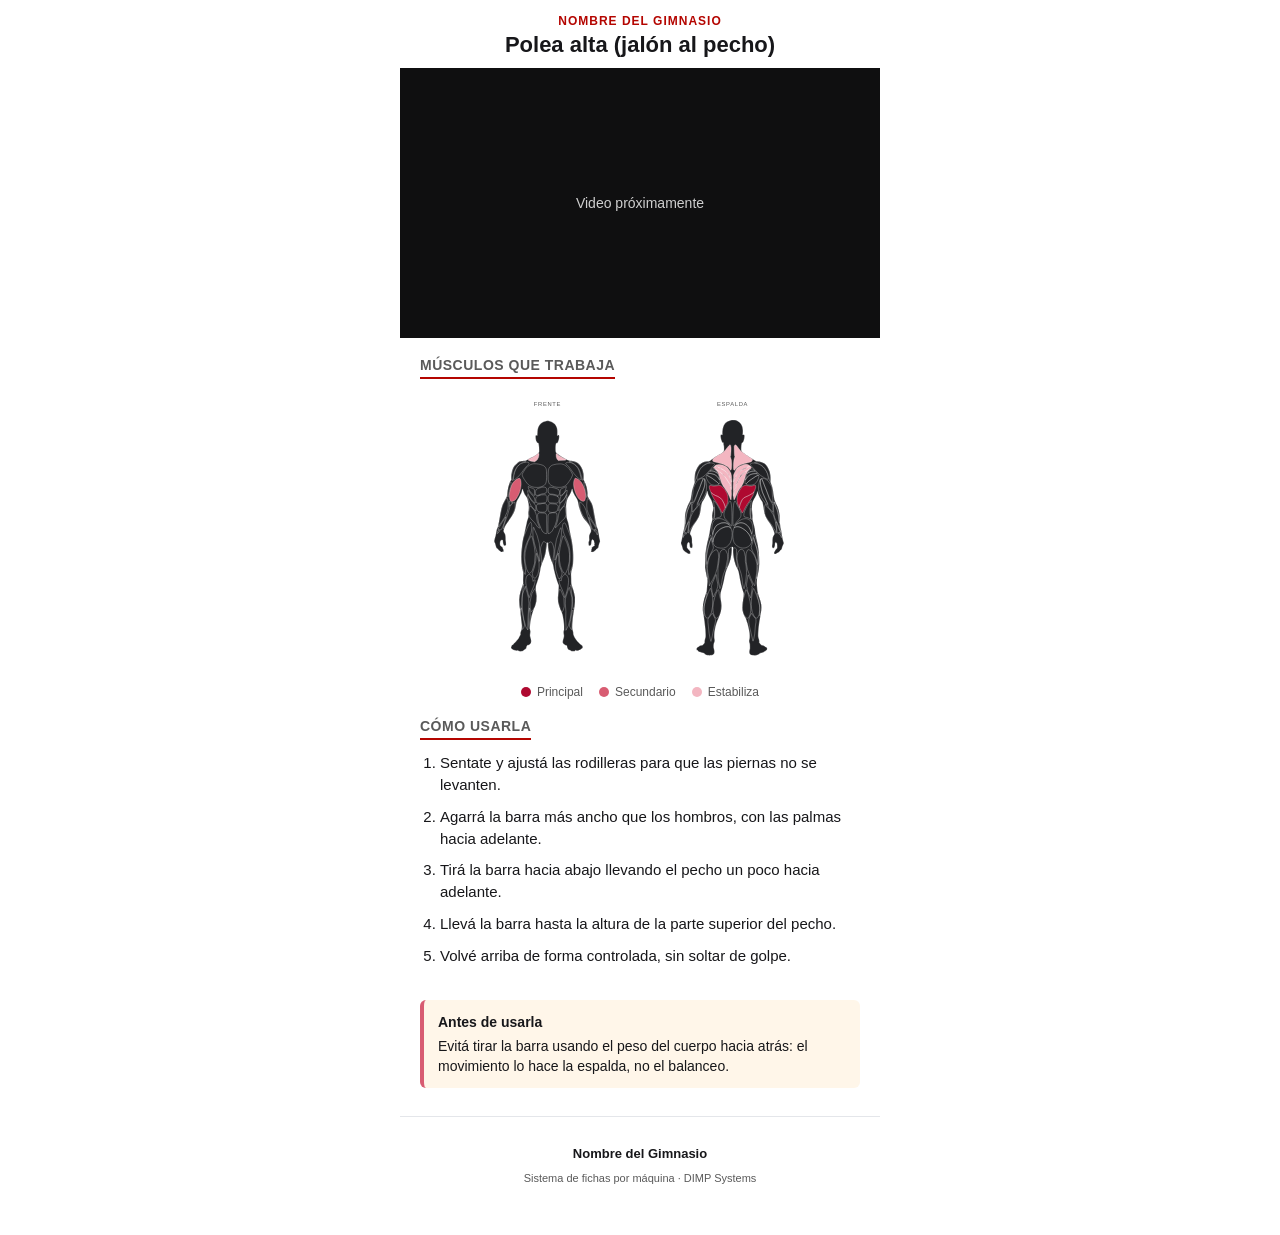
==== docs/maquinas/polea-alta-jalon-al-pecho/index.html @ 53b06009 "Agregar ficha: polea alta" ====
<!DOCTYPE html>
<html lang="es">
<head>
<meta charset="UTF-8">
<meta name="viewport" content="width=device-width, initial-scale=1, viewport-fit=cover">
<title>Polea alta (jalón al pecho) · Nombre del Gimnasio</title>
<link rel="stylesheet" href="../../assets/style.css">
<style>
/* Músculos que trabaja esta máquina puntual */
[data-musculo="dorsales"] { fill: var(--principal); }
[data-musculo="biceps"] { fill: var(--secundario); }
[data-musculo="trapecios"] { fill: var(--terciario); }
</style>
</head>
<body>
<div class="contenedor">

  <header class="encabezado">
    <p class="marca">NOMBRE DEL GIMNASIO</p>
    <h1>Polea alta (jalón al pecho)</h1>
  </header>

  <div class="video-wrap">
    
    <div class="video-placeholder">Video próximamente</div>
    
  </div>

  <section>
    <h2 class="subtitulo">Músculos que trabaja</h2>
    <div class="diagrama-box">
      <svg viewBox="0 0 2108 1606" xmlns="http://www.w3.org/2000/svg" role="img" aria-label="Diagrama muscular de frente y de espalda">
  <!--
    Diagrama muscular — DIMP Systems
    Datos de silueta y musculos (paths SVG) adaptados de la libreria open
    source "@musclemap/assets" (https://www.npmjs.com/package/@musclemap/assets),
    licencia MIT. Ver THIRD-PARTY-LICENSES.md para el aviso completo.
    Cada musculo es su forma real (no una figura generica con manchas de color
    encima): el color de cada maquina se aplica via CSS con selectores
    [data-musculo="x"], inyectados por pagina desde generar_sitio.py.
    El archivo SVG en si nunca se edita a mano por maquina.
  -->
  <g id="vista-frente" transform="translate(0,70)">
    <text x="512.0" y="-20" text-anchor="middle" class="etiqueta-vista">FRENTE</text>
    <path class="neutral" d="M512.3 69.6C510.7 69.7 508.5 69.9 505.4 70.4 502.3 70.8 498.4 71.7 494.5 72.9 490.7 74.2 487 75.8 483.7 77.7 480.4 79.7 477.5 82 475.2 83.8 472.8 85.6 471 87 469 89.2 467 91.4 464.7 94.4 462.6 98.1 460.4 101.8 458.5 106.2 457.2 110.2 455.8 114.3 455.1 117.9 454.6 120.8 454 123.8 453.6 126.1 453.3 129.5 453.1 133 453 137.5 452.7 141.7 452.5 145.8 452.2 149.5 452.3 152 452.3 154.4 452.6 155.4 452.2 155.5 451.8 155.6 450.8 154.7 449.5 154.2 448.2 153.6 446.7 153.4 445.4 153.9 444.1 154.4 443.1 155.6 442.6 156.8 442 157.9 442 159.1 442 160.9 442 162.8 442.1 165.5 442.3 168.2 442.5 170.9 442.9 173.6 443.2 175.8 443.5 177.9 443.8 179.4 444.1 181 444.4 182.6 444.8 184.2 445.3 185.6 445.7 187 446.2 188.3 447 189.8 447.8 191.3 449 193.1 450 194.6 451 196.2 451.8 197.5 452.5 198.4 453.2 199.3 453.8 199.7 454.6 200 455.4 200.3 456.4 200.5 457.1 200.5 457.9 200.5 458.4 200.3 458.8 200.7 459.2 201.1 459.5 202 459.8 203.6 460 205.1 460.2 207.2 460.5 209.4 460.8 211.5 461.3 213.6 461.6 216.2 462 218.8 462.2 221.9 462.4 224.8 462.6 227.8 462.8 230.5 462.9 234.6 463.1 238.7 463.2 244.1 463.1 247.4 463.1 250.6 462.9 251.7 462.3 252.8 461.7 253.9 460.8 255.2 459.8 256.6 458.7 258 457.6 259.6 454.9 262.1 452.1 264.6 447.6 267.9 440.4 272.1 433.1 276.3 423.1 281.4 414.8 285.8 406.5 290.1 399.9 293.7 394.3 296.8 388.7 299.8 384.2 302.3 379.8 303.3 375.4 304.3 371 303.8 365.5 304.3 360 304.7 353.3 306.1 348.3 308.1 343.3 310.1 339.9 312.8 336.1 316 332.4 319.3 328.2 323.2 324.7 326.4 321.3 329.6 318.5 332.2 315.8 336.4 313.1 340.5 310.5 346.1 308.2 352.1 306 358.1 304.1 364.4 302.7 370.4 301.4 376.4 300.4 382.1 300.1 387.5 299.8 392.8 300.1 397.9 300.2 401.5 300.2 405.2 300.1 407.4 300.1 409.5 300 411.6 300.1 413.6 299.3 415.5 298.5 417.4 296.8 419.2 294.9 422.5 293.1 425.9 291.1 430.8 288.9 437.6 286.7 444.4 284.2 453.1 282.3 461.5 280.4 469.9 279.1 478 278.1 484.8 277 491.6 276.2 497 275.8 501 275.3 504.9 275.2 507.3 274.6 509.7 274 512.2 272.8 514.7 271 518.2 269.3 521.6 266.9 526.1 264.1 531.1 261.3 536.1 258 541.7 254.6 549 251.1 556.4 247.5 565.6 244.9 573.7 242.3 581.9 240.7 589.1 238.9 598.3 237.2 607.6 235.3 619 233.4 629.9 231.5 640.8 229.5 651.2 228 660.1 226.4 669 225.2 676.3 223.6 682.6 221.9 689 219.8 694.4 218.3 698.1 216.8 701.8 215.9 703.8 215.1 706.1 214.3 708.4 213.6 711 213 714.6 212.3 718.3 211.8 723.1 210.9 728.3 210 733.6 208.6 739.3 207.1 745.2 205.5 751.1 203.6 757.2 202.4 761.6 201.2 766 200.6 768.7 200.4 771.2 200.2 773.6 200.3 775.7 200.7 777.4 201.1 779.1 201.7 780.4 202.5 781.9 203.3 783.4 204.2 785.1 204.9 787 205.5 788.9 206 790.9 206.6 793.5 207.3 796.1 208.2 799.3 209.2 802.5 210.2 805.8 211.3 809.1 212.1 811.2 213 813.4 213.6 814.3 215.6 816.2 217.5 818.1 220.8 821 223.6 823.7 226.4 826.4 228.7 828.8 230.8 830.4 232.9 832.1 234.7 833 236.2 834 237.7 835.1 238.9 836.2 240.4 837.1 241.9 837.9 243.7 838.4 245 838.2 246.3 838 247 837.1 248 836.6 248.9 836.2 250 836.3 251.3 836.2 252.6 836.2 254.2 835.9 255.1 835.2 256.1 834.5 256.5 833.3 256.6 832.3 256.6 831.3 256.2 830.4 255.8 829.8 255.5 829.2 255.1 828.9 255 828 254.9 827 255.1 825.3 254.9 824 254.7 822.8 254.3 821.9 253.5 821.1 252.7 820.3 251.7 819.5 251.3 818.5 250.9 817.5 251.2 816.3 251 814.9 250.8 813.4 250.3 811.7 248.9 810.2 247.5 808.7 245.4 807.4 243.3 806 241.2 804.7 239.2 803.2 237.8 801.5 236.4 799.8 235.6 797.7 235.1 795 234.6 792.4 234.4 789.1 234.6 786.1 234.8 783 235.5 780.2 236 777.6 236.6 775 237.1 772.7 238.2 771.1 239.2 769.6 240.8 768.8 242.4 768.2 243.9 767.6 245.5 767.2 246.6 767 247.7 766.8 248.4 766.9 248.9 767.8 249.5 768.7 250 770.4 250.4 772.3 250.7 774.2 251 776.2 251.2 778.5 251.4 780.9 251.6 783.4 252.1 786.1 252.6 788.8 253.4 791.6 254.3 794 255.1 796.3 255.9 798.3 257.4 799.7 258.9 801 261 801.8 263.1 801.5 265.3 801.1 267.4 799.7 268.5 798.7 269.6 797.8 269.7 797.4 269.7 795.8 269.8 794.2 269.9 791.4 269.7 788.3 269.6 785.3 269.4 782 269 779 268.5 776 268 773.2 267.7 769.4 267.5 765.7 267.6 761.1 267.5 755.6 267.4 750.1 267.1 743.7 266 738.9 265 734.1 263.3 730.8 261.4 727.9 259.5 725 257.5 722.4 256.6 719.5 255.6 716.5 255.6 713.3 256.2 710 256.7 706.7 257.7 703.4 259.1 699.7 260.5 695.9 262.3 691.8 264.5 687.5 266.7 683.1 269.3 678.6 273.3 672.6 277.2 666.7 282.4 659.4 289.2 649.4 296.1 639.4 304.6 626.6 310.3 616.7 315.9 606.9 318.8 600 321.1 593 323.4 586.1 325 579.2 326.2 572.8 327.4 566.4 328.1 560.5 329.2 554.5 330.4 548.5 331.9 542.3 335 535.9 338 529.5 342.6 522.8 346.4 516.4 350.3 510 353.4 503.9 356 498.5 358.5 493 360.5 488.3 361.8 484.1 363.1 479.9 363.7 476.3 364.5 473.3 365.4 470.4 366.6 468.1 367 468.5 367.5 469 367.3 472.1 368 475.3 368.7 478.4 370.3 481.7 371.8 485.2 373.3 488.7 374.8 492.4 376.6 496 378.4 499.7 380.6 503.3 382.8 506.5 384.9 509.7 387.2 512.5 389.1 515.5 391 518.4 392.5 521.5 393.7 525 395 528.4 395.8 532.1 397.2 538.2 398.6 544.2 400.5 552.5 401.6 560.2 402.6 567.9 402.8 574.9 402.6 580.7 402.4 586.4 401.9 590.7 401.3 594.4 400.8 598.1 400.1 601 399.8 604.5 399.5 608 399.6 612.1 399.7 615 399.9 617.9 400.2 619.7 400.3 621.9 400.4 624 400.4 626.5 400.4 628.7 400.3 630.9 400.2 632.8 399.6 635.2 399.1 637.5 398 640.3 396.5 644.4 395.1 648.5 393.2 654 391 662.9 388.8 671.8 386.3 684.2 383.9 696.3 381.4 708.3 379 720.1 376.3 731.8 373.6 743.5 370.7 755.1 368.1 767.8 365.6 780.5 363.5 794.2 361.8 810.8 360.1 827.4 358.8 846.7 358.4 862.6 358.1 878.5 358.7 890.8 359.9 902.9 361 915 362.7 926.9 364.5 935.6 366.2 944.2 368.1 949.6 369.1 952.9 370 956.2 370.1 957.5 370.2 960.3 370.3 963.2 370.3 967.6 370.1 973.1 370 978.6 369.7 985.2 369.5 991.2 369.3 997.3 369.1 1002.8 369.3 1007.4 369.4 1011.9 369.8 1015.5 369.7 1018.6 369.5 1021.7 368.8 1024.4 367.3 1028.8 365.9 1033.2 363.7 1039.4 361.3 1046.6 359 1053.8 356.4 1061.9 354.2 1069.9 352.1 1077.9 350.3 1085.9 349.1 1093.8 347.8 1101.7 347 1109.5 346.8 1117.9 346.5 1126.2 346.9 1135 347.3 1142.6 347.8 1150.2 348.4 1156.6 349.4 1162.5 350.3 1168.4 351.6 1173.7 352.8 1181 353.9 1188.3 355 1197.7 356.1 1208 357.3 1218.4 358.6 1229.7 359.6 1238 360.7 1246.2 361.5 1251.3 361.9 1256.7 362.2 1262.1 362.1 1267.8 361.9 1273.6 361.7 1279.4 361.4 1285.3 360.3 1290.4 359.2 1295.4 357.3 1299.5 356 1302.5 354.8 1305.4 354.1 1307.1 353.8 1309.3 353.4 1311.6 353.3 1314.4 353.4 1316.6 353.5 1318.8 353.8 1320.3 353.7 1321.6 353.5 1322.9 352.9 1323.9 351.1 1327.2 349.3 1330.5 346.3 1336.2 343.7 1340.7 341 1345.2 338.5 1348.5 335.9 1351.9 333.3 1355.3 330.5 1358.7 327.6 1362 324.6 1365.2 321.5 1368.2 319 1370.8 316.5 1373.3 314.5 1375.5 312.4 1377.3 310.3 1379.1 308 1380.6 306.3 1381.8 304.5 1383 303.2 1383.9 302.1 1386 300.9 1388.1 299.8 1391.4 299.2 1394.1 298.7 1396.8 298.7 1398.9 299 1400.4 299.4 1401.9 300 1402.8 300.7 1403.3 301.4 1403.7 302 1403.6 302.4 1404 302.9 1404.4 303.1 1405.2 303.7 1405.9 304.2 1406.6 305 1407.3 306 1407.7 306.9 1408.1 308.1 1408.2 309 1408.6 309.8 1409.1 310.4 1409.8 311.7 1410.7 312.9 1411.6 314.9 1412.7 316.3 1413.2 317.6 1413.7 318.4 1413.5 319.1 1413.3 319.7 1413.1 320.2 1412.7 321.1 1413 321.9 1413.3 323.3 1414.2 324.8 1414.8 326.4 1415.4 328.2 1415.6 329.8 1415.7 331.4 1415.8 332.9 1415.8 334.3 1415.4 335.7 1415 337.1 1414.2 338.3 1414.3 339.4 1414.4 340.3 1415.4 341.4 1416.3 342.5 1417.3 343.8 1418.3 346 1418.9 348.2 1419.5 351.2 1419.9 353.5 1419.9 355.8 1420 357.3 1419.7 359.7 1419.3 362.1 1418.9 365.4 1418.2 367.6 1417.2 369.8 1416.3 370.9 1415.2 371.9 1414 373 1412.9 374 1411.8 375.3 1411.1 376.6 1410.3 378.3 1409.9 379.8 1409.1 381.4 1408.3 382.9 1407.1 384.4 1405.6 385.8 1404.2 387.1 1402.5 388 1400.7 388.9 1398.8 389.4 1396.7 389.9 1394.3 390.4 1392 391 1389.4 391.5 1387.7 392.1 1386 392.5 1385.2 393.5 1384.8 394.5 1384.3 396.1 1384.2 398.7 1383.5 401.4 1382.7 405.2 1381.2 407.9 1379.3 410.7 1377.4 412.3 1375.2 413.7 1372.9 415.1 1370.5 416.1 1368.2 416.6 1365.2 417.1 1362.2 417.1 1358.6 416.6 1354.3 416 1350 415 1344.9 413.9 1340.9 412.8 1336.9 411.5 1334 410.9 1331 410.3 1328 410.3 1324.9 410.5 1322.5 410.8 1320.1 411.1 1318.4 411.3 1316.7 411.5 1315 411.5 1313.3 411.8 1311.6 412 1309.8 412.5 1308 412.7 1306.2 412.9 1304.4 412.7 1302.5 412.3 1300.8 412 1299.1 411.6 1297.4 411.2 1295.9 410.7 1294.3 410.2 1292.7 409.9 1289.5 409.5 1286.3 409.3 1281.4 409.8 1274 410.2 1266.5 411.2 1256.5 413.2 1244.4 415.1 1232.3 417.9 1218.2 421.5 1204.9 425.1 1191.6 429.6 1179.1 433.5 1168.7 437.4 1158.3 440.7 1149.9 442.9 1143.4 445.2 1136.8 446.3 1132 447 1126.2 447.8 1120.3 448.2 1113.5 448.3 1107 448.3 1100.4 448 1094.2 447.5 1088 447.1 1081.8 446.4 1075.6 445.8 1069.3 445.1 1063.1 444.4 1056.8 444.2 1051.1 443.9 1045.3 444.2 1040.1 445.3 1035.2 446.4 1030.3 448.4 1025.6 450.7 1018.9 453 1012.2 455.6 1003.4 458.1 995.3 460.6 987.2 462.9 979.8 465.3 969.2 467.6 958.6 470 944.8 471.8 934.8 473.7 924.8 475.1 918.5 478.7 908.7 482.4 898.9 488.3 885.5 492.8 872.9 497.2 860.3 500.1 848.4 502.3 837 504.4 825.5 505.8 814.4 506.8 805.6 507.7 796.9 508.1 790.5 508.3 787.2 508.5 784 508.5 783.8 508.8 783.7 509.1 783.5 509.7 783.4 510.2 783.4 510.7 783.3 511.2 783.3 511.7 783.4 512.1 783.4 512.5 783.4 512.8 783.7 513.2 784 513.4 784.4 513.5 785.2 513.6 786 513.7 787 513.8 789.8 514 792.6 514.3 797.1 514.6 802.1 514.9 807 515.4 812.4 516.5 819.8 517.5 827.2 519.3 836.6 521.6 846 523.9 855.3 526.8 864.5 529.9 873.2 533 881.9 536.2 890 538.8 896.5 541.4 903 543.3 907.7 544.4 911.8 545.6 915.9 545.9 919.3 546.8 924.8 547.7 930.2 549.1 937.8 551.4 947.9 553.7 958.1 556.9 970.8 560.2 982.6 563.6 994.3 567.1 1005.1 570.1 1013.5 573.2 1021.9 575.7 1028 576.8 1031.5 578 1035.1 577.8 1036.3 577.4 1042.5 577 1048.8 576.4 1060.2 575.5 1071.7 574.6 1083.3 573.3 1095.1 573 1104.7 572.6 1114.3 573.2 1121.8 575.1 1131.5 577.1 1141.2 580.3 1153.2 583.3 1161.8 586.3 1170.4 589 1175.8 591.5 1181.6 594.1 1187.4 596.5 1193.7 598.6 1201.1 600.7 1208.6 602.4 1217.1 604 1226.5 605.6 1235.9 607.1 1246.1 607.9 1255 608.8 1263.9 609 1271.5 609.1 1277.6 609.2 1283.8 609.2 1288.5 608.9 1291.9 608.6 1295.3 607.9 1297.3 607.3 1299.3 606.6 1301.3 605.9 1303.3 605.8 1306.4 605.7 1309.6 606.2 1313.8 606.6 1316.4 607 1319 607.3 1320 607.7 1321.8 608 1323.7 608.4 1326.4 608.4 1329.6 608.3 1332.8 607.7 1336.4 606.6 1340.3 605.6 1344.3 604 1348.5 602.8 1352.9 601.7 1357.3 601 1361.9 601.2 1365.4 601.3 1369 602.3 1371.5 604 1373.8 605.6 1376.1 607.9 1378.1 610.3 1379.8 612.7 1381.5 615.3 1382.7 617.6 1383.6 620 1384.5 622.1 1385 623.3 1385.3 624.6 1385.6 624.9 1385.7 625.4 1386.6 625.8 1387.6 626.4 1389.4 626.8 1391.8 627.2 1394.2 627.5 1397.1 628.6 1400.1 629.7 1403.1 631.6 1406.1 633.8 1408 636 1409.9 638.5 1410.8 640.6 1411.5 642.6 1412.1 644.3 1412.6 646.3 1413.8 648.4 1415 650.7 1417 653.3 1418.1 655.9 1419.2 658.6 1419.5 661.7 1419.5 664.8 1419.5 668.3 1419.1 670.6 1418.4 672.9 1417.7 674 1416.7 674.9 1415.6 675.8 1414.5 676.6 1413.3 677.6 1413.5 678.7 1413.6 680 1415.1 682.2 1415.7 684.3 1416.4 687.2 1416.2 689.5 1415.9 691.7 1415.6 693.4 1415.2 694.5 1414.5 695.7 1413.7 696.4 1412.6 697.4 1412.1 698.5 1411.6 699.9 1411.8 701.1 1411.8 702.3 1411.7 703.2 1411.5 704 1411.2 704.8 1410.9 705.5 1410.6 706 1410.1 706.4 1409.5 706.6 1408.8 706.8 1408 707 1407.2 707.2 1406.2 707.9 1405.7 708.6 1405.3 710 1405.5 710.9 1405.3 711.9 1405.2 712.5 1404.8 713 1404.3 713.4 1403.7 713.6 1403.1 713.8 1402.6 714 1402.1 714.1 1401.7 714.4 1401.5 714.7 1401.4 715.1 1401.4 715.6 1401.3 716 1401.3 716.5 1401.3 717 1400.8 717.5 1400.4 718.1 1399.6 718.5 1398 718.9 1396.4 719.1 1394 718.8 1391.9 718.4 1389.8 717.5 1388 716.1 1386.4 714.7 1384.9 712.8 1383.6 709.4 1380.7 705.9 1377.8 700.9 1373.4 696 1368.5 691 1363.7 686 1358.4 681.7 1352.8 677.3 1347.2 673.6 1341.2 671 1336.3 668.4 1331.5 667 1327.9 666 1325 665 1322.1 664.3 1319.9 664.1 1317.6 663.8 1315.2 663.9 1312.7 663.6 1310 663.3 1307.2 662.5 1304.3 661.9 1301.8 661.3 1299.3 660.8 1297.2 660 1294 659.2 1290.9 658.1 1286.5 657.8 1280.5 657.5 1274.5 657.9 1266.8 658.4 1257.9 658.9 1248.9 659.4 1238.6 660.9 1225.3 662.5 1212.1 665.1 1195.9 666.8 1184.7 668.5 1173.5 669.4 1167.3 670.5 1158 671.5 1148.6 672.7 1136 673.2 1126.3 673.7 1116.5 673.5 1109.7 672.6 1102.2 671.7 1094.7 670.1 1086.6 667.9 1077.5 665.8 1068.4 663.1 1058.2 660.6 1049.9 658.2 1041.6 656 1035.3 654.5 1030.4 653 1025.5 652.3 1022.1 651.9 1015.3 651.6 1008.6 651.6 998.6 651.4 990.8 651.2 983 650.7 977.3 650.6 972.6 650.5 967.8 650.8 964 651.5 959.6 652.1 955.2 653.2 950.1 654.8 943.6 656.5 937 658.8 928.8 660.4 919.2 662 909.5 662.9 898.3 663.4 886.8 664 875.2 664.1 863.3 663.7 852.4 663.3 841.5 662.5 831.5 661.1 818.8 659.8 806.1 657.9 790.7 656.2 779.6 654.6 768.6 653.2 761.9 650.7 750.8 648.3 739.7 644.7 724.1 642.4 712.1 640.1 700.1 639 691.6 637.7 683.8 636.3 676 634.7 668.9 632.7 662.1 630.7 655.2 628.4 648.6 627 643.9 625.6 639.2 625 636.4 624.5 628.3 623.9 620.2 623.4 606.9 622.9 597.3 622.5 587.8 622.2 582.1 621.9 577.7 621.6 573.3 621.2 570.3 621.7 564.5 622.1 558.6 623.4 549.9 625 542.1 626.7 534.3 628.7 527.3 630.9 522.2 633.2 517.1 635.7 513.7 638.8 509 641.9 504.2 645.5 498 648.3 492 651.1 486.1 653 480.4 654.2 475.9 655.5 471.4 656.2 468.2 656.8 468.1 657.3 468.1 657.6 471.3 658.6 475.6 659.5 479.9 661.1 485.3 663.5 491.1 666 496.9 669.3 503.2 672.6 508.8 675.9 514.4 679 519.3 681.7 523.6 684.3 528 686.4 531.9 688 535.6 689.6 539.4 690.7 543.1 691.5 547.3 692.3 551.6 692.8 556.4 693.6 561 694.4 565.7 695.5 570.3 697.5 577.3 699.5 584.4 702.4 593.9 705.6 602.6 708.8 611.4 712.3 619.5 716 626.5 719.6 633.5 723.4 639.5 727.1 644.5 730.8 649.4 734.3 653.2 737.1 656.4 739.8 659.6 741.8 662.1 745.5 666.9 749.2 671.6 754.6 678.6 758 684.6 761.5 690.6 763 695.6 764.3 700.1 765.5 704.6 766.5 708.6 766.7 712.1 766.9 715.6 766.4 718.6 765 721.9 763.6 725.1 761.4 728.4 759.7 731.8 758 735.1 756.9 738.4 756.4 741.6 755.8 744.8 755.8 747.9 755.9 751.5 756 755.2 756.1 759.5 756.3 762.3 756.4 765.2 756.5 766.7 756.3 768.7 756 770.7 755.4 773.2 754.6 775.3 753.8 777.5 752.8 779.2 752.5 781.2 752.1 783.3 752.3 785.6 752.5 788.2 752.7 790.8 752.9 793.7 753.2 795.8 753.5 797.9 753.9 799.2 754.8 800 755.6 800.8 757 801.1 758.6 801.2 760.2 801.2 761.9 801.1 763.4 800.1 764.8 799 765.8 796.9 766.6 795.3 767.4 793.6 767.9 792.3 768.3 790.6 768.7 788.9 769 786.6 769.2 784.2 769.5 781.7 769.7 779 770.1 776.6 770.5 774.2 771.2 772.1 771.8 770.1 772.4 768 773 765.9 773.6 765.3 774.3 764.6 775.1 765.4 776.5 766.1 777.9 766.8 779.8 767.6 781.2 768.7 782.5 769.7 783.3 771.2 783.9 773.3 784.4 775.4 784.8 778.3 785.2 780.3 785.6 782.3 786.2 783.5 786.7 784.3 787.2 785.1 787.6 785.5 787.5 786.4 787.4 787.3 786.7 788.8 786.4 790.5 786 792.2 786 794.2 786.3 795.7 786.5 797.2 787 798.2 787.3 798.9 787.7 799.7 788 800 787.4 800.4 786.8 800.8 785.3 801.1 783.7 802.1 782.1 803 780.3 804.5 778.9 805.7 777.4 806.9 776.2 807.8 775.1 808.6 774 809.5 773.1 810.1 772.2 810.9 771.3 811.7 770.5 812.6 770.3 813.8 770.1 815 770.4 816.5 771 817.4 771.7 818.4 772.7 818.8 772.9 819.2 773.1 819.6 772.4 819.9 771.5 820.4 770.5 820.9 769.3 821.5 768.5 822.5 767.7 823.5 767.5 824.9 767.6 825.9 767.7 826.8 768.3 827.4 768.8 827.7 769.3 828 769.8 828.2 769.6 828.6 769.4 829.1 768.5 829.7 767.7 830.7 767 831.7 766.5 832.9 766.6 834.2 766.7 835.4 767.4 836.5 768.1 837.2 768.8 837.9 769.5 838.1 770.3 838 771.1 837.8 771.9 837.3 772.4 836.8 772.9 836.4 773.1 836.1 773.3 836.4 773.6 836.6 774 837.5 774.7 838.1 775.5 838.7 776.7 839.2 778.4 838.3 780.1 837.5 782.3 835.4 784.1 834 785.9 832.6 787.3 832 788.9 831.1 790.5 830.1 792.4 828.8 793.8 827.4 795.2 826 796.1 824.4 797.4 823 798.7 821.6 800.3 820.3 802.3 818.8 804.3 817.3 806.7 815.5 808.3 813.7 809.9 811.9 810.7 810.2 811.1 808.3 811.6 806.5 811.7 804.6 812.2 801.7 812.8 798.8 813.9 795 815.1 791.2 816.4 787.3 817.9 783.4 818.9 780.8 819.9 778.2 820.4 776.9 820.2 774.2 820 771.4 819.1 767.3 818 762 816.8 756.7 815.3 750.2 814.4 744.8 813.6 739.4 813.3 735 812.6 731.2 811.9 727.5 810.8 724.4 810.2 721.2 809.5 718 809.3 714.5 808.8 711.3 808.4 708 807.7 704.9 806.5 702.2 805.2 699.5 803.3 697.2 800.6 686.6 797.9 676.1 794.3 657.3 790.6 636.6 786.8 615.9 782.9 593.2 779.5 578.2 776.2 563.3 773.4 556 769.8 549.1 766.2 542.1 761.7 535.4 758.6 530.5 755.4 525.5 753.6 522.3 751.8 518.7 750.1 515 748.5 510.9 747.6 507.7 746.8 504.6 746.8 502.4 747 499.8 747.1 497.1 747.5 494.1 746.8 487.2 746.2 480.3 744.6 469.4 742.2 459.8 739.9 450.2 736.7 441.7 733.7 434.7 730.7 427.7 727.9 422.1 726.3 419 724.8 415.8 724.5 415.1 724.4 413.1 724.4 411.1 724.5 407.9 724.6 401.7 724.6 395.5 724.5 386.3 723.4 377.7 722.2 369 720.1 361 717.4 354.1 714.6 347.2 711.4 341.4 708.1 336.4 704.7 331.4 701.4 327.1 697.8 323.3 694.2 319.4 690.4 316 685.3 313.2 680.2 310.3 673.8 308 667.9 306.6 662 305.1 656.7 304.4 652.9 304 649.1 303.6 646.7 303.5 644.2 303.1 641.7 302.7 639.1 302 635.5 300.6 631.9 299.1 627.5 296.9 622.1 294.1 616.7 291.3 610.2 288 603.8 284.3 597.3 280.7 590.9 276.8 585 273.1 579.2 269.3 573.9 265.7 570.2 262.7 566.5 259.7 564.3 257.2 562.9 254.9 561.5 252.6 560.9 250.5 560.5 244.5 560.1 238.4 559.9 228.4 560.3 220.5 560.6 212.5 561.5 206.7 562.3 203.6 563.1 200.5 563.8 200.2 564.8 200.2 565.8 200.3 567.2 200.6 568.4 200.5 569.6 200.3 570.7 199.5 571.9 197.8 573.1 196.1 574.4 193.4 575.8 189.5 577.2 185.6 578.7 180.5 579.7 175.5 580.7 170.4 581.1 165.4 581 161.8 580.9 158.2 580.3 156 579.4 154.7 578.5 153.3 577.4 152.9 576.3 152.9 575.3 152.8 574.2 153.1 573.3 153.7 572.4 154.2 571.6 155 571.1 155.7 570.6 156.4 570.4 157.1 570.3 154.5 570.3 151.9 570.5 146.1 570.5 140.4 570.6 134.6 570.6 128.8 570 123 569.4 117.2 568.2 111.3 566 105.5 563.7 99.7 560.5 94 557.5 90.4 554.6 86.7 552 85.1 548.9 83 545.7 80.9 542 78.4 538.1 76.5 534.3 74.5 530.3 73.2 526.6 72.1 522.9 71 519.4 70.1 517.2 69.7 514.9 69.3 513.9 69.5 512.3 69.6Z"/>
    <path class="musculo" data-musculo="trapecios" d="M399.4 298.5L399.5 296.8L400.5 294.2L401.4 292.9L405.0 291.1L416.6 286.8L434.7 276.4L446.1 269.6L453.9 263.6L457.2 260.2L458.5 259.4L460.1 259.3L461.4 260.0L462.4 262.1L462.7 267.0L460.1 282.2L452.3 298.0L451.4 299.1L441.0 306.8L440.2 308.3L438.9 309.2L434.9 309.6L426.8 308.3L415.6 305.6L403.0 302.2L401.6 301.4L400.2 299.9Z"/>
    <path class="musculo" data-musculo="trapecios" d="M562.7 268.7L562.9 264.2L563.3 262.7L564.4 261.7L565.9 261.3L568.0 262.2L576.5 270.6L595.1 280.7L604.5 286.8L619.1 294.4L620.2 295.4L620.6 296.9L620.2 298.4L619.1 299.5L617.7 299.9L576.2 302.0L574.7 301.7L573.7 300.9L567.6 292.8L563.6 281.1L562.7 269.0Z"/>
    <path class="musculo" data-musculo="pecho" d="M392.7 340.8C389.8 343.7 385.7 347.8 382.3 352.1 378.9 356.4 376.2 360.9 373.5 365.5 370.8 370.2 368.1 375 366.4 378.5 364.7 382.1 363.9 384.2 364.4 387.4 364.8 390.6 366.4 394.9 368.5 399.2 370.7 403.4 373.3 407.7 376 411.9 378.8 416.1 381.6 420.3 384.9 424.8 388.3 429.4 392.1 434.4 395.6 438.4 399.2 442.4 402.5 445.5 406.3 448.2 410.2 450.9 414.6 453.2 419.3 454.9 424 456.6 429.1 457.7 434.5 458.5 439.8 459.2 445.4 459.4 451 459.4 456.5 459.4 462.1 459.1 468.5 457.6 474.9 456.1 482.2 453.5 487.6 450.6 493 447.7 496.4 444.6 499.1 440.9 501.7 437.3 503.6 433 504.9 426.9 506.1 420.7 506.7 412.7 506.8 401.5 507 390.3 506.7 375.8 506.4 366.7 506 357.5 505.5 353.6 503.8 349.4 502.1 345.3 499.3 340.9 495.9 337.4 492.6 334 488.9 331.5 482.6 329.1 476.2 326.6 467.3 324.3 459.6 322.9 451.9 321.5 445.4 321.1 439.2 321 433 320.9 427.2 321.3 422 322.7 416.7 324.2 412 326.7 408.2 328.9 404.4 331.1 401.5 332.9 399.3 334.6 397.1 336.3 395.5 338 392.7 340.8Z"/>
    <path class="musculo" data-musculo="pecho" d="M519.8 351.1C519 353.8 518 357.8 517.3 362.9 516.7 368 516.6 374.2 516.4 380.1 516.2 386.1 516 391.7 515.9 397.3 515.8 402.8 515.8 408.2 516.3 413.4 516.7 418.7 517.7 423.8 519 428.3 520.3 432.8 521.9 436.7 525.2 440.3 528.4 443.9 533.3 447.3 538.1 449.9 542.9 452.5 547.6 454.4 552.3 455.6 557 456.9 561.7 457.6 566.3 458.1 570.8 458.6 575.3 458.9 579.8 459.1 584.3 459.2 588.7 459.2 593.7 458.5 598.7 457.7 604.1 456.2 608.8 454.1 613.5 452 617.4 449.4 620.3 447.2 623.2 444.9 625 443.2 629.3 437.5 633.5 431.9 640.2 422.5 644.6 415.8 649 409 651.1 405 653.2 400.9 655.2 396.8 657.2 392.7 658.2 389.6 659.2 386.6 659.2 384.6 657.6 380.6 656 376.6 652.6 370.6 649.2 365.1 645.8 359.6 642.4 354.6 638.7 350.1 635 345.7 631.2 341.9 627 338.2 622.7 334.5 618.1 331.1 612.7 328.3 607.3 325.5 601.1 323.4 595.6 322.4 590.1 321.4 585.2 321.5 580 321.7 574.8 322 569.3 322.4 564 323.2 558.8 324 553.7 325.1 548.8 326.5 543.8 327.8 539 329.5 535 332.1 531.1 334.6 528 338 525.9 340.4 523.9 342.9 522.7 344.4 521.9 345.8 521.1 347.2 520.6 348.4 519.8 351.1Z"/>
    <path class="musculo" data-musculo="hombros" d="M708.8 415.5C708 416 705.7 414.7 703.3 413 700.8 411.3 698 409.2 695.2 406.9 692.4 404.6 689.4 402.2 686.3 399.3 683.2 396.3 680 392.8 676.8 389.5 673.7 386.1 670.5 382.8 667 378.5 663.6 374.2 659.9 368.8 656.4 364 653 359.2 649.8 354.9 647 351 644.2 347.1 641.7 343.6 638.9 340.2 636.2 336.9 633.2 333.6 630.5 331.2 627.9 328.7 625.6 327 623.7 325.1 621.9 323.2 620.6 321.2 619.8 319.7 619 318.3 618.7 317.3 619.2 316.5 619.8 315.7 621.2 315 623.2 314.3 625.1 313.7 627.7 313 630.9 312.6 634.1 312.2 638 312 641.5 312.5 645 312.9 648 314.1 651.4 315.4 654.7 316.8 658.4 318.3 661.7 320.1 665 321.8 667.9 323.8 670.8 326.1 673.6 328.4 676.4 330.9 679.1 333.6 681.9 336.3 684.6 339.1 687.2 342.8 689.8 346.4 692.3 350.9 694.6 355.8 696.9 360.7 698.9 366 700.6 371.1 702.2 376.3 703.4 381.2 704.5 385.8 705.6 390.4 706.6 394.8 707.3 398.9 708.1 402.9 708.5 406.7 708.9 409.7 709.3 412.7 709.7 415 708.8 415.5Z"/>
    <path class="musculo" data-musculo="hombros" d="M715.6 417.3C714.6 415.2 713.9 409.4 712.6 402.6 711.3 395.9 709.4 388.1 707.2 380.8 705 373.4 702.5 366.5 699.9 360.5 697.3 354.4 694.5 349.4 691.3 344.6 688.1 339.8 684.6 335.3 681.1 331.8 677.7 328.3 674.2 325.9 670.6 323.4 666.9 320.9 663 318.3 659.9 316.6 656.8 314.9 654.5 314 651.8 313.2 649.1 312.3 646 311.4 643.3 310.9 640.6 310.3 638.3 310.1 638.9 309.6 639.5 309.1 642.9 308.3 646.1 307.7 649.2 307.1 652.1 306.7 655.2 306.6 658.2 306.6 661.4 307 664.5 307.6 667.6 308.3 670.6 309.3 674 310.5 677.5 311.7 681.4 313.2 684.8 314.9 688.3 316.7 691.1 318.7 694.3 321.7 697.5 324.7 701 328.7 703.5 332 706.1 335.3 707.6 337.9 709.5 341.5 711.3 345.2 713.4 349.8 715.2 354.5 717 359.1 718.4 363.8 719.6 368.5 720.8 373.2 721.7 377.9 722 382.1 722.4 386.3 722.1 390.1 722 394.2 721.9 398.4 722 403.1 721.5 406.8 721.1 410.6 720.1 413.5 719 415.7 717.9 417.9 716.6 419.5 715.6 417.3Z"/>
    <path class="musculo" data-musculo="biceps" d="M673.6 406.5C672.8 408 670.6 410.7 669.1 414 667.5 417.3 666.7 421.3 666 426.3 665.3 431.3 664.9 437.4 665.1 443.7 665.3 449.9 666.2 456.5 667.8 463.6 669.4 470.7 671.8 478.3 674.3 485.6 676.9 493 679.7 500 682.5 505.9 685.3 511.7 688.1 516.4 691.5 520.7 695 525.1 699.1 529.2 703.1 532.5 707.1 535.8 710.9 538.2 714.5 539.5 718.2 540.9 721.6 541.2 724.5 540.5 727.3 539.8 729.7 538.1 731.3 534.8 733 531.6 734 526.9 734.7 521.4 735.4 516 735.8 509.9 735.7 503.3 735.5 496.8 734.8 489.8 733.3 482.9 731.8 476.1 729.5 469.4 727 462.9 724.5 456.3 721.8 449.9 719.2 444.5 716.6 439 714.2 434.4 711 430 707.7 425.7 703.7 421.5 700.3 418.4 696.9 415.4 694.1 413.4 691.2 411.7 688.3 410 685.1 408.5 682.2 407.3 679.2 406.1 676.3 405.2 675.2 404.9 674 404.6 674.4 405 673.6 406.5Z"/>
    <path class="musculo" data-musculo="triceps" d="M742.6 519C741.9 518.3 740.8 516 740 511.9 739.1 507.8 738.4 501.9 737.4 495.1 736.3 488.2 734.9 480.3 733.7 474.3 732.5 468.2 731.7 464 730.9 460.7 730.1 457.4 729.4 455.1 728.6 452.4 727.9 449.7 727.1 446.6 726.6 443 726.1 439.4 726 435.3 725.8 432.5 725.6 429.7 725.5 428.4 725.5 427.4 725.4 426.4 725.5 425.8 726.3 426.3 727.1 426.7 728.5 428.2 729.9 430.2 731.3 432.3 732.8 434.9 734.2 438.5 735.7 442 737.1 446.4 738.6 450.7 740 454.9 741.3 459 742.2 463.4 743 467.9 743.3 472.8 744 478.2 744.6 483.5 745.5 489.3 745.6 494.3 745.8 499.3 745.3 503.4 744.8 507.3 744.3 511.2 743.9 514.7 743.6 516.9 743.3 519.1 743.2 519.8 742.6 519Z"/>
    <path class="musculo" data-musculo="antebrazos" d="M785.7 712.4C788.8 711.5 791.9 710.7 795 709.8 796.8 710.6 798.6 711.3 800.4 712.1 801.1 714.9 801.9 717.6 802.6 720.4 803.2 724.9 803.9 729.4 804.5 733.9 804.5 735.4 804.4 736.9 804.3 738.4 802.7 734.7 801.1 730.9 799.4 727.1 796.8 723.5 794.1 719.9 791.4 716.3 789.7 715.7 788 715.2 786.3 714.6 785.5 714.1 784.6 713.5 783.8 713 784.4 712.8 785.1 712.6 785.7 712.4ZM798.7 692.8C797 684.6 795.3 676.5 793.6 668.3 791.5 656.5 789.4 644.7 787.3 632.9 784 613.5 780.7 594.1 777.5 574.7 775.4 568.3 773.4 561.9 771.3 555.5 767.9 549.8 764.6 544.2 761.2 538.5 759.1 535.4 757 532.3 754.9 529.2 754 528.5 753.1 527.9 752.2 527.2 750.9 526 749.6 524.7 748.2 523.5 747.4 525 746.5 526.5 745.6 528 744.8 532.8 744.1 537.7 743.3 542.5 742.8 549.2 742.3 555.9 741.8 562.6 742.5 571.8 743.2 581 744 590.2 746.4 597.5 748.7 604.8 751.1 612 754.8 619.1 758.5 626.1 762.2 633.2 766.8 641.1 771.4 649 776.1 656.9 780.3 663.9 784.5 670.9 788.7 677.9 792 682.9 795.3 687.8 798.7 692.8ZM780.2 708.4C782.5 707.6 784.9 706.7 787.3 705.9 789.7 705.8 792.1 705.7 794.5 705.6 795.3 705.8 796 706 796.8 706.2 797.3 705.5 797.9 704.8 798.5 704.2 797 701.4 795.4 698.6 793.9 695.8 791.7 691.4 789.4 687 787.1 682.7 784.2 678.5 781.3 674.2 778.4 670 774.3 663.4 770.1 656.9 765.9 650.3 762.8 645.8 759.7 641.4 756.6 637 756 636 755.4 635.1 754.7 634.2 754.8 636 754.9 637.9 755 639.8 757.3 648.1 759.6 656.3 761.8 664.5 764.8 673.8 767.8 683.1 770.8 692.5 772.6 696.4 774.3 700.3 776.1 704.2 777.4 705.6 778.8 707 780.2 708.4ZM768 705.7C764.6 697.6 761.3 689.5 757.9 681.4 754.6 676.1 751.2 670.8 747.9 665.4 744 659.4 740 653.3 736.1 647.3 730.7 640 725.2 632.7 719.8 625.5 715.4 615.9 711.1 606.3 706.7 596.7 705.4 592.1 704.2 587.5 702.9 583 702.1 574.8 701.3 566.7 700.5 558.6 700.7 555 700.9 551.5 701.2 547.9 701.2 546.7 701.3 545.6 701.3 544.4 704 545.8 706.7 547.2 709.4 548.7 711.5 550.6 713.6 552.6 715.7 554.5 720 560.3 724.2 566.1 728.5 571.9 731.6 578.9 734.7 586 737.8 593.1 740.6 603.2 743.4 613.4 746.2 623.6 749.9 635.6 753.6 647.6 757.3 659.6 759.6 668 761.9 676.5 764.2 684.9 765.7 690.3 767.3 695.7 768.8 701.2 768.5 702.7 768.3 704.2 768 705.7Z"/>
    <path class="musculo" data-musculo="hombros" d="M313.2 416.9C315.3 417.4 320.8 413.1 327 408 333.3 403 340.5 397.3 346.5 391 352.5 384.7 357.3 377.9 362.5 370.8 367.6 363.7 372.9 356.3 377.7 350.2 382.4 344.2 386.5 339.4 390.7 335.2 394.9 331 399.1 327.3 401.6 324.3 404.2 321.2 405.2 318.8 404.3 316.7 403.4 314.7 400.6 313 397.2 312.2 393.7 311.3 389.5 311.3 383.3 312.2 377.2 313 369 314.7 362.3 317.4 355.6 320.1 350.2 323.7 345.4 328.2 340.6 332.7 336.4 338 333.1 342.9 329.7 347.9 327.3 352.5 325.1 357.8 322.8 363 320.7 368.9 319.1 374.6 317.4 380.3 316.3 385.8 315.4 390.8 314.6 395.9 314 400.5 313.2 405.6 312.3 410.7 311.1 416.3 313.2 416.9Z"/>
    <path class="musculo" data-musculo="hombros" d="M377.2 306C374.9 305.8 372.5 305.7 369.5 305.6 366.4 305.5 362.7 305.4 359.5 305.8 356.3 306.1 353.6 307 351.1 308 348.6 309.1 346.4 310.4 343.7 312.4 341 314.4 337.9 317.1 334.9 319.7 332 322.3 329.2 324.7 326.3 327.5 323.4 330.4 320.4 333.6 317.9 337 315.5 340.3 313.7 343.7 312.2 347.3 310.6 351 309.2 355 308 359.3 306.8 363.7 305.7 368.3 304.7 372.8 303.6 377.3 302.6 381.6 301.9 385.8 301.2 390.1 300.9 394.3 300.7 398.3 300.6 402.2 300.6 405.9 301 409 301.5 412 302.5 414.4 303.3 416.3 304.1 418.1 304.9 419.4 305.6 420 306.3 420.6 306.9 420.5 307.4 419.5 307.9 418.4 308.4 416.6 308.8 414 309.3 411.5 309.8 408.3 310.6 404.1 311.4 399.9 312.5 394.6 313.4 389.6 314.3 384.5 315 379.7 317.2 372.7 319.4 365.7 323.1 356.5 327.6 348.6 332.2 340.7 337.5 334.1 343.4 328.5 349.2 323 355.6 318.6 362.1 315.8 368.7 313.1 375.6 312 379.7 311.5 383.8 310.9 385.2 310.8 385.3 310.1 385.5 309.4 384.4 308.1 382.9 307.4 381.4 306.6 379.4 306.3 377.2 306Z"/>
    <path class="musculo" data-musculo="biceps" d="M347.7 406.3C345.1 406.1 341.6 407.1 337.4 409 333.1 411 328.1 413.9 323.7 417.4 319.3 420.9 315.6 424.9 312.1 429.7 308.6 434.5 305.2 440 302.5 446.1 299.7 452.2 297.6 458.7 295.6 466.1 293.5 473.4 291.5 481.7 290.4 488.6 289.4 495.6 289.3 501.3 289.4 507.6 289.6 513.9 290 520.8 290.9 526.2 291.8 531.6 293.2 535.4 295.1 537.9 297 540.4 299.4 541.7 303.2 541.6 307 541.4 312.2 539.8 316.8 537.2 321.5 534.5 325.7 530.9 330.6 524.1 335.4 517.3 340.9 507.4 344.9 498.3 348.8 489.2 351.2 481 353.3 472 355.5 462.9 357.2 453 357.8 444.2 358.3 435.3 357.6 427.5 356.7 421.9 355.8 416.2 354.7 412.8 353.3 410.3 352 407.9 350.3 406.5 347.7 406.3Z"/>
    <path class="musculo" data-musculo="triceps" d="M281.5 516.6C282.3 515.9 283.1 512.2 284.2 506.1 285.4 500 287 491.5 288.7 483.6 290.3 475.7 292.1 468.4 293.7 463.2 295.3 458.1 296.7 455 297.6 452 298.5 448.9 298.9 445.8 299 442.7 299.2 439.5 299.1 436.3 299 433.5 299 430.7 299 428.4 298.5 427.5 297.9 426.6 296.9 427.1 295.9 428.1 294.9 429.1 293.9 430.6 292.8 432.6 291.6 434.7 290.2 437.3 288.9 440.5 287.5 443.6 286.1 447.3 285 451.3 283.8 455.3 282.9 459.6 281.9 464.9 280.9 470.2 279.8 476.4 279.3 481.6 278.8 486.7 278.8 490.8 278.7 494.7 278.5 498.6 278.3 502.3 278.4 505.3 278.4 508.2 278.8 510.4 279.3 512.7 279.9 514.9 280.8 517.3 281.5 516.6Z"/>
    <path class="musculo" data-musculo="antebrazos" d="M281.3 582.8C281.8 572.7 282.3 562.6 282.9 552.5 282 546.9 281.2 541.3 280.3 535.7 279.3 532 278.2 528.3 277.2 524.6 274.9 525 272.5 525.3 270.2 525.6 268.7 527.8 267.3 530 265.8 532.2 264 535.3 262.2 538.3 260.4 541.4 257.4 547.5 254.3 553.6 251.3 559.7 249 566.9 246.8 574.1 244.6 581.2 242.7 589.4 240.8 597.6 238.9 605.9 236.8 617.6 234.7 629.3 232.6 640.9 230.7 651 228.8 661 226.9 671 226.1 677.6 225.2 684.2 224.4 690.9 226.9 686.9 229.5 682.9 232 678.9 237.1 671.4 242.3 663.9 247.5 656.4 253.1 647.5 258.6 638.5 264.2 629.6 268.1 621.2 272 612.9 275.9 604.6 277.7 597.3 279.5 590.1 281.3 582.8ZM289.2 570.5C289.4 566.5 289.6 562.5 289.8 558.5 289.4 554.1 289 549.8 288.6 545.5 288.9 543.6 289.2 541.7 289.5 539.8 290.8 540.3 292 540.9 293.3 541.4 294.9 542.8 296.5 544.1 298 545.5 299.7 546.1 301.4 546.8 303.1 547.4 304.6 547.4 306 547.4 307.5 547.4 308.5 547.4 309.4 547.4 310.4 547.4 308.5 549.2 306.6 551 304.7 552.8 302 555.2 299.4 557.6 296.8 560 295.4 562.1 294 564.3 292.7 566.4 291.5 567.7 290.3 569.1 289.2 570.5ZM233.9 713.6C230.8 713.1 227.8 712.6 224.7 712.1 223.8 712.2 222.8 712.3 221.9 712.4 221.4 713.1 221 713.9 220.6 714.6 220.3 717 220 719.4 219.7 721.9 219.2 723.8 218.8 725.6 218.4 727.5 218.3 728 218.2 728.4 218.1 728.8 218.1 729.4 218.1 730.1 218.1 730.7 220.2 729.2 222.3 727.8 224.4 726.3 225.1 724.2 225.9 722.1 226.6 720 227.9 718.6 229.1 717.2 230.4 715.9 231.6 715.1 232.7 714.4 233.9 713.6ZM269 630.8C267.8 634.4 266.6 638 265.5 641.6 264.3 646.7 263.2 651.9 262 657.1 260.8 661 259.7 664.9 258.5 668.8 256.8 673.3 255.2 677.8 253.5 682.4 251.5 686.8 249.5 691.2 247.5 695.6 245.6 699.2 243.7 702.8 241.8 706.4 241 707.1 240.3 707.8 239.6 708.6 237.1 708 234.7 707.3 232.3 706.7 230.4 706.6 228.5 706.5 226.6 706.4 225.6 706.6 224.5 706.8 223.4 707 223.4 706.2 223.4 705.3 223.4 704.5 224.9 701.4 226.4 698.4 227.9 695.3 231.5 689.6 235 683.9 238.6 678.2 241.3 674 243.9 669.8 246.5 665.6 250.3 659.4 254.1 653.2 257.9 647 260.1 644.1 262.3 641.3 264.5 638.4 266 635.9 267.5 633.4 269 630.8ZM320.8 544.9C316.4 547.5 311.9 550.1 307.5 552.8 302.9 558.5 298.2 564.1 293.6 569.8 290.8 578.9 287.9 588 285.1 597 282.3 606.8 279.6 616.6 276.9 626.4 273.6 635 270.3 643.7 267.1 652.3 263.9 661.1 260.7 669.8 257.6 678.6 256.2 685.1 254.8 691.6 253.5 698.2 254.1 699.7 254.7 701.3 255.4 702.9 258.7 696.2 262.1 689.4 265.5 682.7 268 678.9 270.5 675.1 273.1 671.3 276.6 666.1 280.2 661 283.8 655.8 287.8 649.8 291.8 643.8 295.8 637.8 298.8 633.3 301.7 628.7 304.7 624.2 308.6 615.7 312.5 607.1 316.4 598.6 318.5 592.2 320.6 585.7 322.7 579.3 322.8 572.9 322.9 566.5 323 560 322.3 555 321.5 549.9 320.8 544.9Z"/>
    <path class="musculo" data-musculo="oblicuos" d="M585 598.6C583.1 602.3 581.2 606 579.3 609.7 578.4 614.1 577.4 618.5 576.5 622.9 575.5 629.3 574.6 635.6 573.6 641.9 572.7 647 571.7 652 570.8 657.1 568.8 663.2 566.8 669.3 564.8 675.4 563.5 678.9 562.3 682.4 561 685.8 560 689.1 559.1 692.4 558.1 695.6 558.7 695.7 559.3 695.8 559.8 695.9 566 689.5 572.2 683.1 578.4 676.7 581.7 672.2 585.1 667.8 588.5 663.4 592.5 659.5 596.5 655.6 600.5 651.7 604.1 648.4 607.7 645.2 611.2 641.9 613.3 638.4 615.5 634.9 617.6 631.5 618.8 626.4 620.1 621.4 621.4 616.3 620.2 608.9 619 601.5 617.9 594.2 617.7 590.3 617.5 586.4 617.2 582.5 616.7 578.9 616.2 575.3 615.7 571.7 613.9 570.4 612.1 569 610.3 567.6 608.8 569.2 607.3 570.8 605.9 572.4 603.4 575.1 601 577.8 598.6 580.6 596.1 584.4 593.5 588.2 591 592 589 594.2 587 596.4 585 598.6ZM586.9 553.1C585.7 557.1 584.6 561.1 583.4 565.1 582.7 567.3 581.9 569.5 581.1 571.6 580.5 575.9 579.9 580.1 579.3 584.4 578.9 587.9 578.4 591.3 577.9 594.8 578.9 594.9 579.9 595 580.9 595.1 583.4 592.2 586 589.2 588.5 586.3 591.9 583.4 595.2 580.6 598.6 577.7 602.4 572.9 606.2 568 610 563.2 612 559.2 614 555.2 616 551.2 617.6 546.6 619.1 541.9 620.7 537.3 621.9 532.1 623 527 624.2 521.8 624.7 518.4 625.3 515.1 625.8 511.7 626.1 508.3 626.4 504.9 626.7 501.6 626.3 501.4 625.9 501.1 625.5 500.9 623.7 504.3 621.9 507.7 620.1 511.1 617.3 516.1 614.6 521.2 611.9 526.2 608.8 530.3 605.8 534.4 602.7 538.5 599.9 541.5 597 544.4 594.2 547.4 591.7 549.3 589.3 551.2 586.9 553.1ZM589.4 512.9C588.2 518.7 586.9 524.5 585.6 530.3 584.7 534.9 583.8 539.5 582.8 544.1 582.2 547 581.6 550 581 552.9 584.5 550.4 588.1 547.9 591.6 545.4 593.6 543.7 595.6 541.9 597.6 540.1 601.3 536.2 605 532.3 608.7 528.4 611.2 524.6 613.8 520.8 616.3 517.1 618.5 511.7 620.7 506.3 622.9 500.9 624.3 496.3 625.7 491.7 627 487 627.1 482.9 627.1 478.8 627.1 474.7 626.2 475.3 625.4 476 624.5 476.6 622 478.8 619.5 481 616.9 483.2 614.9 486.3 612.9 489.3 610.9 492.4 608.8 495.1 606.7 497.9 604.6 500.6 602.3 502.5 600 504.4 597.6 506.3 596.7 507.6 595.8 508.8 594.8 510.1 593 511.1 591.2 512 589.4 512.9ZM622.6 454.2C618.8 456 615 457.7 611.2 459.5 606.3 461.7 601.3 464 596.4 466.2 594.2 467.5 592 468.9 589.7 470.3 588.8 473.9 587.9 477.4 586.9 481 586.5 485.1 586.1 489.2 585.6 493.4 585.7 496 585.9 498.6 586 501.3 585.8 503.8 585.6 506.4 585.4 508.9 588.9 507.2 592.5 505.5 596.1 503.8 599.5 501.1 603 498.5 606.5 495.9 609 492.2 611.6 488.5 614.1 484.8 617.2 475.1 620.2 465.4 623.3 455.7 623.1 455.2 622.8 454.7 622.6 454.2Z"/>
    <path class="musculo" data-musculo="abdominales" d="M534.4 609.7C530.9 610.5 527.3 611.3 523.7 612.2 521.7 614.4 519.7 616.6 517.7 618.8 517.1 621.4 516.4 623.9 515.8 626.4 515.8 629.3 515.8 632.1 515.8 634.9 515.7 640.3 515.6 645.7 515.5 651.1 515.3 659 515.1 666.9 514.8 674.8 514.9 690.6 515.1 706.4 515.2 722.2 515.2 722.1 515.2 722 515.2 721.9 515.3 724.5 515.4 727.1 515.5 729.6 517.4 729.6 519.3 729.5 521.2 729.4 523 728.6 524.7 727.8 526.5 726.9 529.2 725.1 531.8 723.3 534.4 721.5 536.5 718.8 538.7 716.1 540.8 713.3 543.7 707.6 546.7 701.9 549.6 696.3 552.8 689.5 555.9 682.8 559.1 676 561.6 667.4 564.1 658.8 566.7 650.1 567.3 642.1 567.9 634.1 568.6 626.1 567.8 621.4 567.1 616.6 566.4 611.9 564 610.5 561.7 609.1 559.4 607.8 556.7 607.8 553.9 607.8 551.2 607.8 547.9 607.8 544.7 607.8 541.4 607.8 539.1 608.4 536.8 609 534.4 609.7ZM565.7 558.8C562.8 557.9 559.8 557.1 556.9 556.2 552.1 556 547.4 555.8 542.7 555.6 537.3 555.2 531.9 554.8 526.5 554.4 524.5 555.8 522.5 557.3 520.5 558.8 519.1 560.8 517.8 562.8 516.4 564.8 516.4 568.5 516.4 572.1 516.4 575.8 516.1 579.3 515.8 582.8 515.5 586.3 516.2 589.6 516.8 593 517.4 596.4 518.8 598.8 520.3 601.2 521.8 603.7 525.2 604.3 528.5 604.9 531.9 605.6 534.9 605.9 537.8 606.2 540.8 606.5 545.4 605.8 550 605 554.7 604.3 556.8 603.4 558.9 602.6 561 601.8 563.8 600.2 566.6 598.7 569.4 597.2 570.4 593.4 571.4 589.7 572.4 586 573.4 582.2 574.5 578.4 575.5 574.6 575.6 572.5 575.7 570.4 575.8 568.3 573.8 566 571.8 563.8 569.8 561.6 568.5 560.7 567.1 559.7 565.7 558.8ZM574.3 514.8C570.4 512.7 566.5 510.6 562.7 508.4 555.5 506.6 548.4 504.8 541.2 502.9 537.1 502.6 532.9 502.3 528.8 502 527.2 502.3 525.6 502.6 524 502.8 522.5 503.5 521 504.3 519.4 505 518.5 507 517.6 509 516.7 511.1 516.5 512.7 516.3 514.4 516.1 516.1 515.9 519.3 515.7 522.4 515.5 525.6 515.7 528.4 515.9 531.3 516.1 534.1 516.6 537 517.2 539.8 517.7 542.7 519.6 544.1 521.5 545.6 523.4 547.1 525.9 548.1 528.4 549.2 531 550.2 535.5 550.3 540 550.5 544.6 550.6 547.3 550.9 550 551.2 552.8 551.5 556.7 551.6 560.6 551.7 564.5 551.8 566.8 551.1 569.1 550.3 571.4 549.6 573.6 547.1 575.8 544.6 578.1 542 578.8 539 579.5 535.9 580.3 532.9 580.3 530 580.3 527.2 580.3 524.3 580.1 522.4 579.8 520.5 579.6 518.6 576.8 516.3 573.9 514 571.1 511.7 572.2 512.7 573.2 513.8 574.3 514.8ZM576.7 505.7C578.4 503.3 580.1 500.8 581.8 498.4 582.5 494.3 583.1 490.2 583.7 486.1 581.8 481.4 580 476.8 578.1 472.2 574.8 470.6 571.5 469 568.3 467.4 562.7 465.6 557.1 463.9 551.5 462.1 547.1 461.2 542.7 460.3 538.2 459.4 534 458.9 529.8 458.4 525.6 458 523 460.2 520.5 462.4 517.9 464.6 517.4 467.8 516.9 470.9 516.4 474.1 516.5 478.2 516.6 482.3 516.7 486.4 517.4 488.3 518 490.2 518.6 492.1 521.8 494.1 525 496.1 528.1 498.1 533.6 498.5 539.1 498.9 544.6 499.4 549.9 500.4 555.3 501.5 560.7 502.5 563.7 503.7 566.8 505 569.9 506.2 572.1 506 574.4 505.9 576.7 505.7Z"/>
    <path class="musculo" data-musculo="abdominales" d="M504.4 490.8C505.6 488.3 506.7 485.8 507.9 483.2 507.9 478.3 507.9 473.3 507.9 468.4 506 465.8 504.1 463.1 502.2 460.5 499.4 459.5 496.5 458.6 493.7 457.6 489.1 457.7 484.6 457.9 480.1 458 474.4 460 468.7 462 463 464 460 464.9 456.9 465.9 453.8 466.8 451.2 469 448.6 471.2 445.9 473.4 444.4 476.9 442.8 480.3 441.2 483.8 441.2 487.8 441.2 491.8 441.2 495.9 442.2 499 443.2 502.2 444.2 505.3 447.6 505.7 451.1 506 454.5 506.3 457.7 505.7 461 505 464.3 504.4 464 503.9 463.6 503.4 463.3 502.8 468.8 501 474.3 499.3 479.8 497.5 483.8 496.9 487.8 496.4 491.8 495.9 496 494.2 500.2 492.5 504.4 490.8ZM506.6 541.1C506.9 540.2 507.3 539.4 507.6 538.5 508.1 533.7 508.6 528.9 509.2 524 509.1 520.3 508.9 516.6 508.8 512.9 507.2 510.5 505.5 508.1 503.8 505.7 502.7 504.7 501.7 503.8 500.6 502.8 497.1 502.7 493.7 502.6 490.2 502.5 485.9 502.7 481.6 502.9 477.2 503.2 472.7 504.6 468.2 506.1 463.6 507.6 460.3 508.7 456.9 509.8 453.5 511 451 513.2 448.5 515.5 445.9 517.7 445.4 519.9 444.8 522.1 444.2 524.2 443.9 527 443.6 529.7 443.3 532.5 444.3 537.4 445.3 542.4 446.3 547.3 449.5 548.9 452.8 550.5 456 552.1 461.9 552 467.8 551.9 473.8 551.8 477.4 551.5 481.1 551.2 484.8 550.9 489.9 550 494.9 549.1 500 548.3 502.2 545.9 504.4 543.5 506.6 541.1ZM504.7 598.6C506.1 594.6 507.5 590.6 508.8 586.6 508.9 582.3 509.1 577.9 509.2 573.6 509.2 570 509.2 566.5 509.2 562.9 506.1 560.1 503 557.4 500 554.7 495 554.1 490.1 553.6 485.1 553.1 479.7 554.4 474.2 555.6 468.7 556.9 463.7 557.1 458.6 557.3 453.6 557.6 451.5 560.9 449.3 564.3 447.2 567.6 447.4 571.1 447.6 574.6 447.8 578.1 449 582.7 450.2 587.3 451.3 592 453.3 594.7 455.3 597.4 457.3 600.2 461.8 601.4 466.3 602.7 470.7 603.9 475 604.2 479.3 604.6 483.5 604.9 487.7 604.6 491.8 604.3 495.9 604 498.1 603 500.2 602.1 502.4 601.1 503.2 600.3 504 599.4 504.7 598.6ZM496.5 610C492 609.7 487.5 609.3 482.9 609 477.2 608.7 471.5 608.4 465.9 608.1 462.9 609.1 460 610.2 457 611.2 456.2 613.9 455.3 616.5 454.5 619.1 454.5 622.5 454.5 625.9 454.5 629.3 454.9 632.6 455.3 636 455.7 639.4 456.9 647.2 458.1 655 459.3 662.8 464.1 674.8 468.9 686.8 473.8 698.8 477 705.3 480.3 711.8 483.6 718.4 487.3 721.2 491.1 724.1 494.9 726.9 498.4 728.3 502 729.7 505.5 731 506.6 728.7 507.7 726.4 508.8 724.1 508.7 720.7 508.6 717.3 508.5 714 508.1 694.8 507.7 675.6 507.3 656.4 507.4 645 507.5 633.5 507.6 622 505.7 618.6 503.8 615.2 501.9 611.9 500.1 611.2 498.3 610.6 496.5 610Z"/>
    <path class="musculo" data-musculo="oblicuos" d="M444.7 613.8C442.7 609.2 440.7 604.7 438.7 600.2 436.7 596.7 434.7 593.2 432.7 589.7 430.8 587 428.9 584.3 427 581.5 424.3 579.3 421.7 577.1 419.1 574.9 416.8 573.4 414.4 571.9 412.1 570.5 411.3 569.4 410.4 568.4 409.6 567.3 409 568.5 408.3 569.6 407.7 570.8 407.1 573.8 406.4 576.9 405.8 580 405.8 582 405.8 584 405.8 586.1 404.7 591.3 403.7 596.6 402.6 601.8 402.7 607 402.7 612.2 402.7 617.3 403.7 621.5 404.7 625.6 405.6 629.8 407.7 633 409.9 636.2 412 639.3 415.3 643.4 418.6 647.4 421.9 651.4 423.9 653.2 425.9 655 427.9 656.8 431.3 660.4 434.7 664.1 438 667.8 440.9 671.9 443.7 676 446.6 680.1 448.9 683.4 451.2 686.7 453.5 689.9 457 692.6 460.5 695.2 464 697.8 464.8 697.8 465.6 697.8 466.5 697.8 466.5 696.6 466.5 695.3 466.5 694 464.6 690 462.7 686 460.8 682 458 674.1 455.1 666.2 452.3 658.3 451 651.5 449.7 644.6 448.5 637.8 448.4 633.5 448.3 629.1 448.2 624.8 447.3 622.3 446.5 619.8 445.6 617.2 445.3 616.1 445 614.9 444.7 613.8ZM439.9 561.9C437.4 558.5 434.9 555 432.4 551.5 428.7 547.7 425 543.9 421.3 540.1 419.2 537.5 417.1 534.9 415 532.2 413.3 529.3 411.6 526.3 409.9 523.4 406.7 517.6 403.4 511.8 400.1 506 399.4 504.3 398.6 502.6 397.9 500.9 397.4 501.3 396.9 501.6 396.3 501.9 396.1 504.2 395.9 506.5 395.7 508.8 396.5 513.2 397.4 517.5 398.2 521.8 400.1 528.1 402 534.4 403.9 540.8 405.7 544.9 407.5 549 409.3 553.1 411.6 557.6 413.9 562.1 416.2 566.7 419.3 570.8 422.3 574.9 425.4 579 427.6 581.4 429.8 583.8 432 586.3 434.4 588.9 436.7 591.5 439 594.2 440.7 595.3 442.4 596.5 444 597.6 444.2 594.7 444.3 591.7 444.4 588.8 444 581.8 443.7 574.9 443.4 567.9 443.3 567.7 443.2 567.5 443.1 567.3 442 565.5 441 563.7 439.9 561.9ZM432.9 514.3C430.1 511.8 427.3 509.2 424.5 506.6 421.5 503.2 418.6 499.7 415.6 496.2 412.5 492.6 409.5 489 406.4 485.5 404.4 482.8 402.4 480.2 400.4 477.6 399.9 477.1 399.4 476.7 398.9 476.3 398.1 476.8 397.4 477.3 396.6 477.9 396.6 481 396.6 484.2 396.6 487.3 397.5 490.7 398.3 494.1 399.2 497.5 401.4 502.3 403.6 507.2 405.8 512 407.7 515.1 409.6 518.1 411.5 521.2 413.6 524.2 415.6 527.3 417.7 530.4 421.2 534.1 424.7 537.9 428.2 541.7 430.7 544.4 433.1 547.2 435.5 549.9 436.7 550.7 437.8 551.4 439 552.1 439.7 551.3 440.5 550.5 441.2 549.6 440.6 546.2 439.9 542.9 439.3 539.5 438.7 535.5 438 531.5 437.4 527.5 435.9 523.1 434.4 518.7 432.9 514.3ZM436.1 506.3C436.5 505.4 436.8 504.5 437.1 503.6 436.7 493 436.3 482.4 435.9 471.8 432.7 469.6 429.5 467.3 426.3 465.1 422.5 463.8 418.7 462.4 415 461.1 412.2 460.2 409.5 459.2 406.8 458.3 405.1 457.1 403.4 456 401.7 454.8 401.1 454.5 400.4 454.2 399.8 453.8 399.8 456.9 399.8 460 399.8 463 402.6 468.7 405.5 474.4 408.3 480.1 409.9 482.2 411.5 484.3 413.1 486.4 415.3 489 417.5 491.7 419.7 494.3 423.4 497.7 427 501.1 430.6 504.5 432.5 505.1 434.3 505.7 436.1 506.3Z"/>
    <path class="musculo" data-musculo="abductores" d="M410.4 665.2C408.3 667.6 405.2 672.8 402 678.9 398.9 685 395.7 692 392.5 699.9 389.3 707.8 386 716.6 382.9 724.3 379.9 732 377 738.6 374.6 745.7 372.2 752.7 370.2 760.2 368.6 768.8 367 777.4 365.9 787.1 364.4 799.9 362.9 812.8 361.1 828.8 360.2 842.8 359.3 856.8 359.3 868.8 360 881.8 360.6 894.8 361.9 908.9 364 920.7 366.1 932.6 369 942.2 371.5 949 374 955.8 376 959.7 377.5 963.2 379 966.6 380.1 969.5 381.2 969.7 382.3 970 383.5 967.4 383.9 963.3 384.3 959.2 384 953.5 383.6 946.6 383.3 939.6 382.8 931.4 381.8 922.2 380.8 913.1 379.3 903 377.9 893.1 376.6 883.1 375.6 873.5 375.5 862.1 375.5 850.7 376.4 837.6 378.9 824.9 381.5 812.1 385.6 799.7 389.6 789.2 393.7 778.6 397.7 770 401.8 761.5 405.8 753 409.9 744.7 412.9 736.2 415.9 727.7 417.8 718.9 418.9 710.2 420 701.4 420.3 692.7 420.2 685.9 420 679.2 419.4 674.4 418.4 671 417.4 667.6 416 665.5 414.8 664.3 413.6 663.1 412.5 662.8 410.4 665.2Z"/>
    <path class="musculo" data-musculo="cuadriceps" d="M447.5 845.4C446.8 851.8 446.1 858.1 445.3 864.4 444.9 872.5 444.5 880.6 444 888.7 441.3 901 438.6 913.2 435.8 925.4 433.6 932.2 431.4 939.1 429.2 945.9 427.2 951.7 425.2 957.5 423.2 963.3 424.6 969.2 425.9 975.1 427.3 981 430 984.4 432.8 987.8 435.5 991.1 437.7 991 439.9 990.9 442.2 990.8 444.2 987.8 446.2 984.7 448.2 981.6 450.9 976.9 453.6 972.2 456.4 967.4 458.6 956.6 460.8 945.7 463 934.9 463.1 924.7 463.2 914.4 463.3 904.2 461 893.6 458.6 883 456.3 872.4 453.7 863.5 451.1 854.6 448.5 845.6 448.2 845.6 447.9 845.5 447.5 845.4ZM426.7 724.1C427.2 734 427.7 743.9 428.2 753.8 430.8 765.1 433.3 776.3 435.8 787.6 439.2 799.8 442.6 812 445.9 824.3 449.9 836.5 454 848.7 458 860.9 460.6 871.6 463.3 882.3 466 892.9 466.3 888.5 466.6 884.2 467 879.8 467.2 864.2 467.5 848.7 467.8 833.1 466.5 817.9 465.2 802.8 464 787.6 460 772.4 456 757.3 452 742.1 447.6 731.9 443.3 721.6 439 711.4 436.7 705.4 434.4 699.4 432 693.4 431.3 693.5 430.6 693.6 429.8 693.7 428.8 700.9 427.7 708.1 426.7 715.2 426.7 718.2 426.7 721.1 426.7 724.1ZM417.8 742.7C415.9 745.5 414 748.2 412.1 750.9 407.8 758.8 403.5 766.7 399.2 774.6 395.6 785.6 392 796.5 388.4 807.5 386 819.1 383.6 830.7 381.2 842.3 380.5 852.4 379.9 862.5 379.3 872.6 380.4 882.7 381.6 892.8 382.7 903 385.1 914.2 387.4 925.5 389.7 936.8 392.7 943.3 395.8 949.8 398.9 956.4 401.2 958.6 403.5 960.8 405.8 963 407.8 962.2 409.8 961.3 411.8 960.5 415.3 956.7 418.8 952.9 422.2 949.1 426.9 934.8 431.5 920.4 436.1 906.1 437.6 887.2 439.1 868.2 440.6 849.2 438.9 836.1 437.2 822.9 435.5 809.7 433.2 798.7 430.9 787.6 428.6 776.5 426.1 766.8 423.7 757.1 421.3 747.5 420.1 745.9 419 744.3 417.8 742.7Z"/>
    <path class="musculo" data-musculo="cuadriceps" d="M591.6 983.5C593.2 979.6 594.8 975.7 596.4 971.9 597 968.1 597.6 964.3 598.3 960.5 596.3 955.1 594.3 949.7 592.3 944.4 588.8 935.3 585.3 926.2 581.8 917.2 580.6 908.7 579.3 900.3 578.1 891.9 578.3 883.8 578.5 875.7 578.7 867.6 577.6 861 576.6 854.5 575.5 848 575.7 846.6 575.9 845.2 576.2 843.9 573.8 847.5 571.5 851.2 569.2 854.9 567.3 862.6 565.4 870.3 563.5 878 561.9 888.3 560.4 898.6 558.8 909 559.4 920.3 560 931.7 560.7 943.1 564.6 955.8 568.5 968.6 572.4 981.3 574.2 985.3 575.9 989.3 577.7 993.3 580.8 993 583.8 992.7 586.9 992.4 588.5 989.4 590.1 986.5 591.6 983.5ZM603.3 742.1C600 754.3 596.6 766.5 593.2 778.7 590.8 790.1 588.4 801.5 586 812.9 584.2 825.8 582.4 838.8 580.6 851.8 581.2 863.9 581.8 876 582.5 888.1 584.4 898.4 586.3 908.7 588.2 919.1 591.3 927.6 594.5 936.1 597.6 944.7 601 949.8 604.4 955 607.8 960.2 609.8 961.1 611.8 962.1 613.8 963 615.7 962.8 617.6 962.6 619.5 962.4 623.5 952.7 627.5 943 631.5 933.3 634.4 919.9 637.4 906.5 640.3 893.2 640.7 879.4 641.2 865.6 641.6 851.8 640 840.7 638.4 829.6 636.8 818.6 632.8 806.2 628.8 793.9 624.8 781.6 621 773.7 617.2 765.8 613.5 757.9 610.1 752.6 606.7 747.4 603.3 742.1ZM592.3 694.7C590.6 696 588.9 697.4 587.2 698.8 585.6 703.6 584.1 708.5 582.5 713.3 579.7 721.2 577 729.1 574.3 737 571.1 745.9 567.9 754.7 564.8 763.6 563.2 772.8 561.6 782.1 560 791.4 558.5 803 556.9 814.6 555.3 826.2 555.1 834.8 554.9 843.4 554.7 852.1 555.1 859.7 555.5 867.2 555.9 874.8 555.8 878.3 555.7 881.8 555.6 885.3 557.4 882.3 559.2 879.4 561 876.4 564.8 862.9 568.6 849.4 572.4 836 577 818.6 581.6 801.2 586.3 783.8 588.8 768.2 591.3 752.6 593.9 737 594 728.6 594.1 720.2 594.2 711.7 593.5 706.1 592.9 700.4 592.3 694.7Z"/>
    <path class="musculo" data-musculo="abductores" d="M641.7 966.6C643.6 962.5 646.5 954.7 649.6 946.1 652.7 937.5 656 928.1 658.2 918.7 660.3 909.3 661.4 899.8 661.8 884.6 662.1 869.3 661.8 848.4 660.7 830.8 659.6 813.3 657.7 799.2 655.5 786.2 653.4 773.2 651 761.3 647.1 748.3 643.3 735.3 638 721.3 633.4 709.7 628.8 698 624.9 688.8 621.9 681.7 618.8 674.6 616.6 669.6 614 667.7 611.3 665.8 608.3 667 606 669 603.7 671.1 602.1 674 601.2 678.3 600.3 682.7 600.1 688.4 600.5 694.9 601 701.5 602.2 709 604.1 716.3 606 723.5 608.6 730.6 611.3 737.2 614.1 743.8 616.9 749.9 620 756.1 623 762.3 626.3 768.6 629.9 778.1 633.6 787.6 637.6 800.2 640.1 812.5 642.5 824.7 643.5 836.5 644 849.1 644.4 861.7 644.4 875 643.4 887.3 642.4 899.6 640.4 910.7 638.8 921.1 637.2 931.5 635.9 941.1 635.4 948.7 634.9 956.3 635.3 961.8 635.8 965.4 636.4 968.9 637.3 970.4 638.1 970.9 638.9 971.3 639.8 970.8 641.7 966.6Z"/>
    <path class="musculo" data-musculo="cuadriceps" d="M427.6 1008.3C427.2 1005.5 426.8 998.9 425.1 992.5 423.5 986.1 420.7 979.8 417.3 975.8 414 971.9 410.2 970.3 406.6 969.7 403 969.2 399.5 969.7 396.2 972.6 392.8 975.5 389.7 980.8 387.7 987.5 385.8 994.3 385.1 1002.5 385 1009.8 384.9 1017 385.6 1023.4 387.4 1032.1 389.2 1040.8 392.1 1051.8 394.6 1062.5 397.1 1073.1 399.1 1083.3 400.8 1090.2 402.4 1097.1 403.8 1100.7 404.7 1102.7 405.6 1104.7 406 1105.1 406.4 1104.4 406.8 1103.6 407.1 1101.7 408.4 1097.4 409.7 1093.1 412 1086.4 414.9 1078.7 417.8 1071 421.3 1062.3 425.2 1053.4 429.2 1044.4 433.6 1035.2 436.2 1026.9 438.8 1018.6 439.5 1011.4 439.8 1006.9 440.2 1002.5 440 1000.9 439.5 1000.1 438.9 999.2 437.8 999.1 435.9 1000.8 434 1002.4 431.3 1005.8 429.8 1007.9 428.2 1010.1 427.9 1011 427.6 1008.3Z"/>
    <path class="musculo" data-musculo="cuadriceps" d="M592.2 1006.7C590.9 1007.1 588.6 1003.9 586.9 1001.9 585.1 999.9 584 999.1 583 999.8 582 1000.5 581.1 1002.6 580.7 1005.2 580.4 1007.8 580.5 1010.8 580.9 1013.8 581.3 1016.7 582.1 1019.6 583.5 1023.8 584.9 1028.1 587 1033.8 589.9 1040.2 592.7 1046.5 596.3 1053.6 599.5 1061.1 602.7 1068.6 605.6 1076.5 607.7 1083.5 609.9 1090.6 611.3 1096.8 612.1 1100.4 612.9 1104 613 1104.9 613.6 1104.7 614.1 1104.5 615 1103.1 616.6 1098.9 618.1 1094.7 620.2 1087.6 622.8 1078.6 625.5 1069.6 628.6 1058.7 630.9 1047.8 633.2 1037 634.5 1026.2 635.2 1016.7 635.9 1007.2 635.9 999 634.4 992.2 632.9 985.4 630 980.1 627.3 976.4 624.5 972.7 622 970.7 618.9 969.8 615.9 968.9 612.3 969.1 608.4 971.6 604.5 974.1 600.3 978.8 597.9 983.5 595.4 988.3 594.8 993 594.3 997.5 593.9 1002 593.5 1006.2 592.2 1006.7Z"/>
    <path class="musculo" data-musculo="gemelos" d="M359.8 1163.9C358.2 1173.7 356.6 1183.6 354.9 1193.4 355 1196.5 355.1 1199.5 355.2 1202.6 355.9 1208.6 356.5 1214.6 357.1 1220.6 358.3 1230.4 359.5 1240.2 360.6 1250 361.3 1255.7 362.1 1261.4 362.8 1267 363.5 1272.5 364.1 1278 364.7 1283.5 365.2 1286.2 365.8 1288.8 366.3 1291.5 368.9 1287.2 371.6 1282.8 374.2 1278.4 375.6 1274.2 376.9 1270 378.3 1265.8 376.4 1256 374.5 1246.2 372.6 1236.4 371.1 1228.6 369.7 1220.8 368.2 1213 367 1207.1 365.9 1201.2 364.7 1195.3 363.1 1184.8 361.5 1174.3 359.8 1163.9ZM406.4 1165C405.8 1177.1 405.2 1189.2 404.5 1201.3 403.8 1213.5 403.1 1225.7 402.3 1238 402.1 1247.6 401.9 1257.1 401.7 1266.7 403 1273.4 404.2 1280 405.5 1286.6 406.4 1285.6 407.4 1284.5 408.3 1283.5 408 1274.1 407.7 1264.7 407.4 1255.3 409.2 1241.5 411 1227.7 412.8 1213.9 413 1209 413.3 1204.1 413.6 1199.2 411.2 1187.8 408.8 1176.4 406.4 1165ZM432.4 1061.3C428.8 1067.6 425.2 1073.9 421.6 1080.3 419.7 1087.6 417.8 1095 415.9 1102.4 414 1112.4 412 1122.5 410.1 1132.6 410.4 1143.9 410.8 1155.2 411.2 1166.5 412.7 1171.4 414.1 1176.2 415.6 1181.1 416.3 1183.3 417 1185.5 417.7 1187.7 421.1 1183.9 424.5 1180.1 427.9 1176.3 431.7 1169.4 435.5 1162.4 439.3 1155.5 441.7 1146.2 444.2 1136.9 446.6 1127.7 447.3 1116.7 448.1 1105.8 448.8 1094.8 447.3 1086.9 445.8 1079 444.4 1071.1 442.5 1064.6 440.6 1058.1 438.7 1051.7 436.6 1054.9 434.5 1058.1 432.4 1061.3ZM382.6 1038.5C377.3 1053.8 371.9 1069.1 366.6 1084.4 366 1102 365.4 1119.6 364.7 1137.1 365.1 1152.1 365.6 1167.1 366 1182 368.7 1199.7 371.5 1217.4 374.2 1235.1 378 1248.7 381.8 1262.3 385.6 1275.9 389.5 1281.9 393.5 1288 397.4 1294.1 397.2 1289.2 396.9 1284.3 396.6 1279.4 397.2 1260.1 397.7 1240.8 398.2 1221.5 399.4 1205.3 400.5 1189.1 401.7 1172.9 402.4 1162 403.2 1151.2 403.9 1140.3 403.2 1129.7 402.4 1119 401.7 1108.4 398.9 1097.5 396 1086.7 393.2 1075.8 390.8 1068.8 388.5 1061.7 386.2 1054.7 385 1049.3 383.8 1043.9 382.6 1038.5ZM373.1 1024.2C369.5 1032.6 365.8 1041.1 362.2 1049.6 360 1055.6 357.8 1061.6 355.6 1067.6 353.6 1075.2 351.6 1082.8 349.6 1090.4 348.7 1099.3 347.9 1108.3 347 1117.2 347.5 1125.6 348.1 1133.9 348.6 1142.2 349.2 1148.9 349.9 1155.7 350.5 1162.4 352.3 1167.7 354.1 1173.1 355.9 1178.4 356.4 1173.3 356.9 1168.2 357.5 1163.1 358.4 1158.1 359.3 1153.2 360.3 1148.2 360.7 1134.4 361.1 1120.6 361.6 1106.8 363.2 1096.6 364.9 1086.4 366.6 1076.1 367.5 1068.1 368.3 1060.1 369.1 1052.1 370.5 1042.8 371.8 1033.5 373.1 1024.2Z"/>
    <path class="musculo" data-musculo="gemelos" d="M648.2 1030C649.2 1038.9 650.1 1047.7 651.1 1056.6 652 1063.7 653 1070.9 653.9 1078 655.5 1087.7 657.1 1097.3 658.6 1107 659 1113.3 659.3 1119.7 659.6 1126.1 659.6 1135.8 659.6 1145.6 659.6 1155.3 660.4 1159.6 661.3 1164 662.1 1168.3 662.4 1169.3 662.8 1170.4 663.1 1171.4 663.5 1171.8 664 1172.1 664.5 1172.4 665.4 1170.4 666.3 1168.4 667.2 1166.4 668.2 1162.7 669.3 1159 670.3 1155.3 671.2 1146.7 672.1 1138.1 673 1129.6 673.1 1121.2 673.1 1112.9 673.2 1104.6 671.4 1095.7 669.7 1086.9 668 1078 665.6 1070 663.2 1062 660.9 1054 658.8 1049.7 656.8 1045.3 654.7 1040.9 652.5 1037.3 650.4 1033.6 648.2 1030ZM654.5 1292.6C654.9 1282.7 655.2 1272.8 655.5 1262.9 656.5 1251.8 657.6 1240.6 658.6 1229.4 659.9 1220.8 661.2 1212.2 662.4 1203.5 662.8 1198.4 663.1 1193.2 663.4 1188 663 1184.4 662.5 1180.9 662.1 1177.3 661.6 1177.5 661.1 1177.7 660.5 1177.9 659.5 1180.1 658.4 1182.3 657.4 1184.6 655.8 1192.2 654.2 1199.9 652.6 1207.6 651.3 1216.1 649.9 1224.5 648.5 1232.9 646.4 1241.5 644.3 1250.2 642.2 1258.8 642 1263.5 641.8 1268.1 641.6 1272.7 643.1 1276.1 644.5 1279.5 646 1282.8 648.8 1286.1 651.7 1289.4 654.5 1292.6ZM620.1 1296.3C624.9 1287.2 629.8 1278.1 634.6 1268.9 638.4 1254.5 642.2 1240.1 646 1225.6 648.3 1209.1 650.6 1192.6 653 1176 654 1162.6 655.1 1149.3 656.1 1135.9 655.8 1124.9 655.5 1114 655.2 1103 652.1 1091.1 649.1 1079.2 646 1067.3 644.4 1061.6 642.8 1055.9 641.3 1050.2 640.8 1048.3 640.4 1046.4 640 1044.5 639.1 1045.9 638.1 1047.3 637.2 1048.7 634.9 1055.4 632.7 1062.1 630.5 1068.9 627.1 1078.9 623.8 1088.9 620.4 1098.9 619.4 1104.3 618.3 1109.6 617.2 1115 617 1123.2 616.8 1131.5 616.6 1139.7 617.8 1155.2 618.9 1170.6 620.1 1186.1 619.7 1201.6 619.2 1217.1 618.8 1232.6 619.6 1246.9 620.3 1261.2 621 1275.6 620.7 1282.5 620.4 1289.4 620.1 1296.3ZM582.5 1056.6C581.2 1060.5 580 1064.3 578.7 1068.2 578.1 1072.4 577.4 1076.5 576.8 1080.6 575.7 1088.9 574.7 1097.2 573.6 1105.5 574.2 1113.5 574.7 1121.6 575.2 1129.6 577.4 1137.9 579.6 1146.2 581.8 1154.5 583.6 1160.5 585.4 1166.5 587.2 1172.5 590 1177.1 592.7 1181.6 595.4 1186.1 596.6 1186.3 597.8 1186.6 598.9 1186.8 600.7 1184 602.5 1181.3 604.3 1178.5 606.4 1171.6 608.5 1164.6 610.6 1157.7 609.8 1139.5 608.9 1121.2 608.1 1103 604 1093.2 599.9 1083.4 595.8 1073.6 593.6 1068.7 591.5 1063.7 589.4 1058.8 587.1 1058 584.8 1057.3 582.5 1056.6Z"/>
    <path class="musculo" data-musculo="aductores" d="M487.2 778.1C484.5 781.8 480.5 790.2 477.7 796.7 475 803.3 473.5 808.2 472.5 812.9 471.6 817.6 471.2 822.1 471.3 826.2 471.3 830.3 471.8 834 472.6 838.7 473.5 843.4 474.7 849.2 475.6 854.9 476.5 860.5 477.1 865.9 477.5 870.8 477.9 875.7 478.2 880 478.2 884.4 478.2 888.8 477.9 893.3 477.7 896.5 477.5 899.8 477.4 901.9 477.4 903.5 477.4 905 477.4 906.1 478.2 904.5 479.1 902.9 480.8 898.8 482.7 894.2 484.7 889.6 486.8 884.6 488.7 880 490.6 875.3 492.3 871 493.9 866.4 495.5 861.9 497 857.1 498.3 852.1 499.6 847.1 500.5 841.9 501.4 836.4 502.3 830.9 503.1 825.1 503.8 819.8 504.5 814.4 505 809.6 505.6 804.6 506.2 799.5 506.9 794.3 507 790.9 507.2 787.5 506.8 785.8 505.7 784.7 504.5 783.5 502.7 782.9 501 782.1 499.4 781.3 498 780.4 496.6 779.4 495.2 778.4 493.9 777.3 492.6 776.3 491.2 775.3 489.9 774.4 487.2 778.1Z"/>
    <path class="musculo" data-musculo="aductores" d="M516.6 785.9C515.9 787.7 515.9 791.4 516 795.5 516.1 799.6 516.4 804.1 517 809.8 517.6 815.6 518.5 822.6 519.5 829.3 520.6 836.1 521.8 842.7 523.7 850.3 525.6 857.9 528.3 866.7 530.5 873.5 532.7 880.3 534.4 885.2 536.1 889.6 537.8 893.9 539.6 897.7 540.9 900.6 542.2 903.4 543.2 905.2 543.8 904.4 544.4 903.5 544.6 899.8 544.7 894.3 544.8 888.9 544.7 881.6 545.4 875 546 868.4 547.5 862.6 548.5 855.7 549.6 848.8 550.4 840.7 550.5 833.7 550.7 826.6 550.2 820.5 549.3 814.7 548.3 809 546.9 803.6 545.4 798.9 543.8 794.2 542.1 790.1 540.4 787.1 538.7 784 537.1 782.1 535.6 780.6 534.1 779.1 532.8 778.1 530.7 778.5 528.6 778.8 525.8 780.6 523.8 781.9 521.8 783.2 520.7 783.9 519.6 784.2 518.4 784.4 517.2 784.2 516.6 785.9Z"/>
  </g>
  <g id="vista-espalda" transform="translate(1084,70)">
    <text x="512.0" y="-20" text-anchor="middle" class="etiqueta-vista">ESPALDA</text>
    <path class="neutral" d="M514.2 64.3C510.2 64.3 506.2 64.6 501.1 65.9 496 67.3 489.9 69.7 485.1 72 480.4 74.4 477 76.7 473.5 79.7 470 82.7 466.4 86.5 463.7 90.3 461 94.2 459.2 98.3 457.4 103.8 455.6 109.4 453.8 116.5 452.9 122.7 452 128.9 451.9 134.1 451.9 138.3 451.8 142.4 451.8 145.5 451.8 147.7 451.8 149.9 451.8 151.3 451.7 152 451.6 152.8 451.3 153 450.9 152.8 450.5 152.7 450 152.3 449.4 151.7 448.9 151.2 448.3 150.4 447.6 149.9 446.9 149.5 446.1 149.3 445.3 149.5 444.6 149.6 444 150.1 443.4 150.7 442.9 151.4 442.5 152.2 442.1 153.3 441.8 154.5 441.5 155.9 441.3 157.2 441.2 158.6 441.2 159.8 441.7 163.2 442.1 166.7 443 172.5 444 176.6 445 180.7 446.1 183.1 447.1 185.5 448.1 187.9 449.1 190.3 449.8 192.3 450.6 194.4 451.1 196 452.1 197 453 197.9 454.4 198.1 455.4 198 456.4 198 457 197.7 457.4 197.4 457.7 197 457.7 196.6 457.7 196.7 457.7 196.8 457.8 197.6 457.9 198.6 458 199.7 458.1 201.1 458.2 202.9 458.3 204.7 458.3 206.9 458.6 208.8 458.9 210.7 459.5 212.3 460 213.6 460.5 214.9 460.8 215.8 461.1 219.4 461.4 223 461.7 229.3 461.7 233.6 461.8 237.8 461.7 240 461.4 241.9 461.1 243.8 460.7 245.4 459.8 247.1 459 248.7 457.7 250.5 456.4 252 455.1 253.5 453.8 254.7 451.7 256.3 449.5 257.9 446.5 259.9 443.2 261.9 439.9 263.9 436.3 265.9 431.7 268.5 427 271.1 421.4 274.4 416.6 277.2 411.9 280 408 282.3 403.3 285.6 398.6 288.9 393.2 293.2 389.1 296.3 385.1 299.4 382.4 301.2 379.9 302.7 377.5 304.2 375.2 305.3 373.2 306 371.1 306.6 369.2 306.7 366.5 306.8 363.8 306.9 360.3 307 356.5 307.6 352.7 308.1 348.6 309.1 344 310.8 339.3 312.4 334.1 314.7 329.5 317.3 324.9 319.8 320.9 322.6 317.1 326.7 313.3 330.8 309.7 336.2 306.7 341.1 303.8 346 301.7 350.4 299.6 355.3 297.6 360.1 295.6 365.3 294.3 369.4 293 373.5 292.3 376.6 291.7 381.2 291 385.7 290.4 391.7 290 397.3 289.5 402.9 289.3 408.1 289.2 411.9 289.1 415.7 289.3 418.1 289.5 421.1 289.6 424 289.8 427.4 289.8 429.3 289.8 431.2 289.7 431.6 289.2 433.1 288.7 434.5 287.8 436.9 286.9 439.8 285.9 442.8 284.9 446.2 283.6 450.2 282.3 454.2 280.8 458.7 279.4 462.3 278 466 276.9 468.7 275.7 474.4 274.4 480 273.2 488.6 272.1 495.7 271 502.8 270.1 508.4 269.3 513.2 268.4 518.1 267.6 522.3 267.1 525.4 266.6 528.4 266.2 530.3 263.9 535.5 261.6 540.8 257.3 549.3 253.1 558.7 248.9 568.1 244.8 578.3 241.9 586.5 239 594.7 237.4 601 236.1 607.4 234.8 613.7 234 620.1 233.4 625.2 232.9 630.4 232.7 634.2 232.7 641.4 232.6 648.5 232.7 658.9 232.3 667.3 231.9 675.6 231 681.8 230 688 229.1 694.2 228 700.4 226.8 705.5 225.6 710.6 224.3 714.6 223.4 718.5 222.5 722.4 221.9 726.3 221.2 730.8 220.5 735.3 219.7 740.5 218.1 747.9 216.6 755.4 214.3 765.2 212.7 771.7 211.1 778.3 210.2 781.5 209.9 784.3 209.7 787.1 210.1 789.6 210.9 792 211.8 794.3 213.1 796.6 214.2 799.1 215.3 801.6 216.2 804.4 217 807.7 217.9 811 218.8 814.8 219.5 817.6 220.2 820.5 220.7 822.3 221.5 823.7 222.4 825.1 223.5 826 224.9 827.3 226.3 828.7 228 830.5 229.6 832.2 231.2 833.8 232.7 835.3 234.6 836.8 236.5 838.3 238.8 839.9 240.7 841 242.6 842.1 244.1 842.7 245.6 843.5 247 844.3 248.4 845.2 249.5 846.1 250.7 846.9 251.7 847.6 252.8 848.2 254 848.8 255.4 849.2 256.2 849.2 257.1 849.1 257.4 848.5 257.9 848.4 258.4 848.3 259.1 848.7 260.1 848.8 261.1 849 262.3 848.9 263.2 848.3 264.1 847.7 264.7 846.6 264.9 845.6 265.1 844.5 265 843.5 264.8 842.6 264.6 841.7 264.3 840.9 264.3 839.9 264.3 838.8 264.5 837.5 264.5 836.4 264.4 835.3 264.1 834.4 263.6 833.7 263.1 833 262.4 832.5 261.8 832.2 261.2 831.9 260.7 831.9 260.5 831.6 260.2 831.4 260.2 831 260.3 830.4 260.3 829.8 260.3 829 259.9 828 259.6 827.1 258.7 826.1 257.7 825.1 256.7 824.2 255.4 823.4 254.5 822.9 253.6 822.4 253.1 822.3 252.8 821.9 252.5 821.4 252.3 820.8 251.8 819.8 251.4 818.9 250.6 817.7 250 816.9 249.4 816.1 249 815.8 248.4 815.4 247.8 815 247.2 814.6 246.7 813.7 246.2 812.8 246 811.4 245.9 809.2 245.8 807 245.8 803.9 245.9 801.6 245.9 799.2 245.9 797.5 246.3 795.7 246.7 793.9 247.4 792 247.9 790.3 248.5 788.5 248.9 786.9 249.3 785.8 249.6 784.6 249.9 783.9 250.5 783.4 251.1 783 252 782.7 252.9 782.5 253.8 782.3 254.6 782.2 255.3 782.1 256 782 256.7 782 257.3 782.4 257.9 782.8 258.4 783.6 258.8 785.1 259.3 786.6 259.7 788.8 260 791.5 260.4 794.2 260.6 797.4 260.8 800 261.1 802.6 261.3 804.6 261.9 806.5 262.5 808.5 263.4 810.4 264.4 811.8 265.5 813.2 266.6 814 267.5 814.4 268.3 814.9 268.9 815.1 270 814.9 271.1 814.7 272.8 814.2 274 813.4 275.2 812.5 276 811.3 276.5 809.6 277.1 807.8 277.4 805.5 277.6 803.1 277.8 800.8 277.8 798.4 277.6 796.1 277.3 793.8 276.8 791.6 276.3 789.7 275.9 787.7 275.4 786 275.2 784.1 274.9 782.1 274.9 779.9 274.9 777.1 274.9 774.3 275 771 274.9 767.5 274.8 764 274.6 760.3 274.1 756.8 273.6 753.3 272.8 749.8 271.7 746.8 270.7 743.8 269.3 741.3 267.8 739 266.4 736.7 265 734.7 264.3 733.1 263.5 731.6 263.5 730.4 263.6 728.8 263.7 727.2 264 725.3 265.9 719.8 267.7 714.3 271 705.3 274.5 697.9 277.9 690.4 281.5 684.5 285.8 678.1 290 671.6 294.9 664.5 299.6 657.3 304.2 650.2 308.6 642.9 311.9 636.5 315.2 630.2 317.4 624.6 319.3 619.4 321.1 614.1 322.5 609 324.1 600.4 325.6 591.8 327.2 579.8 328.3 572.1 329.4 564.5 329.9 561.3 330.6 558.2 331.3 555.2 332.2 552.2 333.2 549.5 334.3 546.7 335.5 544.2 336.7 542.2 337.8 540.2 339 538.7 341.5 534.4 344.1 530.1 348 523 351 516.7 354.1 510.4 356.3 505 358.1 500.2 359.8 495.4 361.1 491.2 361.9 488.1 362.8 485 363.1 483 363.5 482.3 363.8 481.5 364.1 482 364.8 484.9 365.5 487.9 366.5 493.2 368 497.8 369.4 502.4 371.1 506.2 373.1 510.1 375.2 514 377.4 517.8 379.6 521.3 381.7 524.9 383.8 528 385.6 531.5 387.4 534.9 389 538.6 390.6 543.1 392.1 547.6 393.6 552.9 394.8 558.2 396.1 563.6 397.3 569 397.9 573.8 398.5 578.7 398.6 582.9 398.3 586.9 398.1 591 397.4 594.8 396.3 599.7 395.2 604.7 393.6 610.8 392.9 616.3 392.1 621.9 392.1 626.9 392.4 631.1 392.6 635.4 393.2 638.9 393.4 641.9 393.7 644.9 393.7 647.6 392.4 652.5 391.2 657.4 388.7 664.7 386.4 673.1 384.2 681.4 382.2 691 380.9 699.4 379.5 707.8 378.7 715 377.1 724.3 375.4 733.7 373 745 371.2 753.1 369.4 761.1 368.2 765.7 367.1 770 366 774.3 365.1 778.2 362.9 788.5 360.8 798.9 357.5 815.6 355.6 828 353.6 840.5 353.1 848.7 352.7 855.9 352.3 863.1 352.2 869.4 351.9 880.5 351.5 891.5 351 907.4 351.1 918.1 351.2 928.8 351.8 934.3 353.1 942.2 354.4 950.2 356.4 960.7 358.2 969.2 359.9 977.7 361.5 984.3 362.5 989.7 363.6 995.2 364.2 999.6 364.5 1003.1 364.8 1006.6 364.8 1009.3 364.4 1014.9 364 1020.6 363.2 1029.2 362.6 1037.2 361.9 1045.2 361.4 1052.5 361 1057.8 360.6 1063.1 360.2 1066.3 359.3 1069.7 358.3 1073.1 356.8 1076.8 353.8 1086.7 350.8 1096.7 346.4 1112.9 343.5 1125.4 340.5 1138 339.1 1146.9 338.3 1155.4 337.4 1164 337.2 1172.2 337.6 1179.3 338 1186.3 339 1192.2 340 1197.6 341.1 1203 342.2 1208 343.3 1214.7 344.3 1221.4 345.3 1229.9 346.4 1239.1 347.5 1248.4 348.8 1258.5 349.7 1266.4 350.7 1274.4 351.4 1280.2 352.1 1289.2 352.7 1298.2 353.3 1310.5 353.5 1318.9 353.8 1327.2 353.7 1331.7 353 1336.3 352.3 1340.9 350.8 1345.8 349.7 1349.9 348.7 1354 348 1357.2 347.8 1360 347.6 1362.9 347.9 1365.3 347.8 1367.5 347.6 1369.6 347 1371.5 345.3 1373.7 343.5 1375.8 340.7 1378.3 338.3 1380.3 336 1382.2 334 1383.7 332.4 1384.2 330.8 1384.7 329.5 1384.3 328.2 1384.1 326.9 1384 325.5 1384.3 324.2 1384.8 323 1385.4 321.8 1386.3 320.2 1387.3 318.6 1388.4 316.6 1389.7 315.2 1390.4 313.9 1391.2 313.2 1391.5 311.5 1392.5 309.7 1393.4 307 1394.9 305 1396.7 303 1398.5 301.9 1400.5 301.3 1402.5 300.7 1404.5 300.7 1406.4 301.1 1408.2 301.5 1409.9 302.2 1411.5 302.9 1412.4 303.6 1413.2 304.2 1413.5 304.7 1413.4 305.2 1413.4 305.7 1413.1 306.3 1413.3 307 1413.5 307.9 1414.3 308.9 1415.5 309.9 1416.7 311 1418.4 312.2 1419.6 313.4 1420.8 314.6 1421.5 316 1422.2 317.4 1422.8 318.9 1423.3 321.1 1423.8 323.3 1424.3 326 1424.8 328.4 1425.5 330.8 1426.1 332.9 1426.9 335 1427.6 337.1 1428.2 339.3 1428.6 341 1429.1 342.7 1429.6 343.9 1430.2 345.1 1431.2 346.4 1432.2 347.6 1433.7 348.7 1435 349.8 1436.3 350.8 1437.4 352.7 1438.5 354.5 1439.6 357.2 1440.7 359.5 1441.4 361.8 1442.1 363.5 1442.4 366.2 1442.7 368.8 1443 372.3 1443.2 375.7 1443.2 379.2 1443.3 382.6 1443.1 385.8 1442.7 389.1 1442.3 392.2 1441.6 395.1 1440.6 397.9 1439.5 400.4 1438.2 402.5 1435.1 404.5 1432.1 406 1427.5 406.3 1422.8 406.6 1418.1 405.5 1413.4 404.6 1409.6 403.6 1405.8 402.6 1402.9 402.1 1400.1 401.5 1397.2 401.4 1394.5 401.4 1391.3 401.4 1388.1 401.4 1384.5 401.8 1381 402.1 1377.4 402.7 1374 403.6 1371.2 404.5 1368.4 405.8 1366.2 406.5 1364.1 407.3 1362 407.7 1359.9 407.7 1357.3 407.7 1354.7 407.4 1351.6 406.9 1348.5 406.4 1345.3 405.7 1342.2 405.4 1339.4 405.1 1336.6 405.1 1334.2 405.2 1329.2 405.3 1324.2 405.4 1316.6 406.6 1306.5 407.8 1296.5 410 1284 412.8 1273 415.5 1261.9 418.7 1252.2 422.3 1242.9 425.9 1233.6 429.8 1224.8 433.7 1215.2 437.6 1205.7 441.5 1195.5 443.8 1185.2 446 1175 446.7 1164.7 446.8 1156.8 446.9 1148.9 446.4 1143.3 445.5 1134.9 444.6 1126.5 443.1 1115.4 442.4 1106 441.7 1096.7 441.6 1089.2 442.1 1083 442.6 1076.9 443.7 1072.2 445.4 1066.7 447 1061.2 449.1 1054.9 452 1044.3 454.9 1033.7 458.6 1018.9 461.3 1006.5 463.9 994 465.6 983.9 468 973 470.4 962.1 473.6 950.4 477.5 940 481.4 929.6 486.1 920.5 490.1 910.2 494.2 899.8 497.6 888.1 500.2 877 502.8 865.8 504.5 855.2 505.5 846 506.6 836.7 506.9 828.8 507.1 822.8 507.3 816.8 507.3 812.7 507.3 810.5 507.3 808.3 507.2 808 507.3 807.9 507.3 807.8 507.4 808 508 808.3 508.6 808.5 509.6 808.8 510.4 808.9 511.2 809 511.7 809 512.1 808.9 512.6 808.8 513 808.6 513.4 808.4 513.8 808.2 514.1 808 514.3 808.4 514.5 808.8 514.6 809.8 514.6 815.2 514.6 820.6 514.5 830.5 515.3 842.1 516.1 853.6 517.8 866.9 520.2 878.6 522.6 890.3 525.6 900.3 529 909.4 532.3 918.4 536 926.3 538.7 932.3 541.5 938.2 543.3 942.1 545 947.4 546.8 952.6 548.4 959.1 550.3 969.2 552.2 979.3 554.4 992.9 556.9 1005.9 559.4 1019 562.2 1031.4 565.3 1042.7 568.4 1054 571.8 1064.1 573.8 1070.2 575.9 1076.3 576.5 1078.3 576.7 1081.3 576.9 1084.2 576.7 1088.1 576.1 1094.1 575.6 1100 574.9 1108 573.7 1118.1 572.5 1128.3 570.9 1140.6 570.1 1150.1 569.3 1159.6 569.1 1166.3 569.6 1171.9 570 1177.6 570.9 1182.4 572.4 1187.6 573.8 1192.8 575.7 1198.6 578.1 1204.2 580.5 1209.8 583.5 1215.3 585.9 1220.3 588.4 1225.4 590.4 1230 592.3 1235.3 594.1 1240.5 595.7 1246.4 597.1 1250.9 598.5 1255.5 599.6 1258.6 601.6 1266.4 603.6 1274.1 606.5 1286.4 608.4 1296.4 610.2 1306.5 611.1 1314.3 611.6 1321.7 612 1329.2 612 1336.3 611.4 1341.8 610.8 1347.3 609.5 1351.2 609 1354.6 608.5 1358 608.7 1361 609 1363.5 609.3 1366.1 609.8 1368.2 610.3 1369.8 610.9 1371.4 611.6 1372.6 612 1374.1 612.4 1375.6 612.7 1377.4 612.8 1381.1 613 1384.7 613.2 1390.3 613.3 1394.4 613.4 1398.6 613.5 1401.2 613 1404.4 612.4 1407.6 611.3 1411.4 610.6 1414.7 609.9 1418.1 609.6 1421.2 609.8 1424.3 610 1427.3 610.8 1430.4 612.1 1433 613.3 1435.6 615 1437.7 617.3 1439.3 619.7 1441 622.6 1442.1 626.6 1442.8 630.6 1443.4 635.6 1443.6 639.9 1443.5 644.2 1443.4 647.7 1443.2 651.7 1442.3 655.6 1441.5 660 1440 663.2 1438.2 666.3 1436.5 668.2 1434.5 669.5 1433 670.9 1431.6 671.7 1430.8 674.7 1429.8 677.7 1428.9 682.8 1427.8 686.2 1426.9 689.5 1426.1 691.1 1425.4 692.5 1424.7 693.9 1424 695.2 1423.2 695.9 1422.6 696.6 1422.1 696.8 1421.7 697.6 1421.6 698.3 1421.4 699.7 1421.5 701 1420.9 702.3 1420.3 703.7 1419.1 704.9 1417.8 706.2 1416.5 707.3 1415.2 707.9 1414.4 708.5 1413.5 708.6 1413.2 709 1413.2 709.4 1413.2 710.1 1413.5 710.8 1413.5 711.5 1413.5 712.1 1413.2 712.8 1411.9 713.4 1410.6 714.2 1408.4 714.5 1406.3 714.8 1404.3 714.7 1402.5 714.2 1400.9 713.7 1399.3 712.8 1397.9 711.9 1396.9 710.9 1395.9 709.7 1395.1 708.8 1394.9 707.8 1394.6 707.1 1394.8 706.3 1394.6 705.5 1394.4 704.7 1393.9 704.1 1393.2 703.5 1392.5 703 1391.6 702.5 1391 701.9 1390.3 701.3 1389.8 700.3 1389.4 699.3 1389.1 698 1388.8 696.9 1388.4 695.8 1388.1 695 1387.8 694.4 1387.3 693.9 1386.9 693.7 1386.4 692.9 1385.8 692 1385.2 690.5 1384.5 689.2 1384.3 688 1384 687 1384.1 686.2 1384.1 685.3 1384.1 684.7 1384.1 683.4 1383.3 682.1 1382.5 680.2 1380.8 678.4 1379.2 676.7 1377.7 675.1 1376.1 673.7 1374.7 672.3 1373.3 671.1 1371.9 670.3 1371.1 669.5 1370.2 669.1 1369.7 669 1369 668.9 1368.2 669.1 1367.2 669.1 1365.6 669.2 1364 669.2 1361.8 669 1359.9 668.9 1358 668.6 1356.3 668.2 1354.3 667.8 1352.3 667.1 1349.9 666.4 1347.3 665.7 1344.7 664.9 1341.9 664.2 1339.4 663.5 1336.8 663 1334.6 662.7 1332.5 662.4 1330.5 662.3 1328.6 662.3 1327.1 662.2 1325.5 662.2 1324.3 662.5 1318.3 662.8 1312.3 663.4 1301.6 664.2 1291.2 664.9 1280.7 665.9 1270.5 667.3 1260.5 668.7 1250.5 670.4 1240.8 672.6 1228 674.7 1215.2 677.3 1199.3 678.7 1187.9 680.2 1176.5 680.5 1169.5 680.4 1162.2 680.2 1154.9 679.6 1147.3 678.4 1139.9 677.1 1132.6 675.2 1125.6 673.2 1119.3 671.3 1113 669.3 1107.4 666.7 1099.1 664.1 1090.8 661 1079.8 659.1 1070.1 657.2 1060.4 656.6 1052 656 1044.2 655.3 1036.4 654.5 1029.3 654.4 1021.2 654.2 1013.2 654.8 1004.3 655.3 998.1 655.8 991.9 656.2 988.3 657.6 981.7 659 975.1 661.4 965.5 663.1 956.7 664.9 948 666.2 940.2 667.2 928.4 668.2 916.7 668.9 901 668.8 889.3 668.8 877.6 667.9 870 667.1 859.2 666.2 848.5 665.3 834.6 663.5 820 661.6 805.3 658.8 789.7 655.5 774.7 652.2 759.6 648.4 745 646.4 734.3 644.4 723.5 644.2 716.6 643.5 709.8 642.7 703 641.4 696.3 639.1 687.2 636.8 678.1 633.5 666.8 631.7 659.5 629.8 652.2 629.4 649.1 628.9 640 628.5 630.8 628 615.8 627.3 604.8 626.5 593.8 625.5 587 625.4 579 625.3 570.9 626.2 561.8 627.8 554.2 629.5 546.6 631.9 540.7 634.6 535.2 637.4 529.6 640.6 524.6 643.7 519.1 646.9 513.5 650 507.6 652.6 501.1 655.2 494.7 657.1 487.7 658.1 484.9 659 482.1 658.9 483.5 659.1 485.5 659.3 487.6 659.8 490.3 661 494.4 662.2 498.4 664 503.8 666 508.7 668.1 513.7 670.3 518.3 672.8 523 675.3 527.7 678.1 532.5 680.4 535.9 682.6 539.3 684.2 541.2 685.5 544.1 686.8 547 687.9 550.9 688.9 555.4 689.9 560 690.9 565.2 691.6 569.2 692.4 573.3 692.9 576.2 693.6 581.4 694.3 586.6 695.3 594.1 696.9 601.9 698.6 609.6 700.9 617.6 703.9 625.1 706.8 632.6 710.3 639.6 714.5 646.6 718.7 653.7 723.5 660.7 727.8 666.8 732 672.9 735.7 678.1 738.8 683.3 741.9 688.4 744.4 693.5 747.3 700.4 750.2 707.2 753.5 715.8 755.2 721.7 756.9 727.6 757.1 730.8 756.5 733.2 755.9 735.6 754.5 737.3 753.2 739.2 751.8 741.1 750.6 743.2 749.2 747 747.9 750.7 746.3 756.1 745.6 760.8 744.9 765.6 745 769.6 745.1 773.2 745.2 776.8 745.2 780 745 783.5 744.8 787 744.5 790.9 744.1 794.2 743.7 797.5 743.3 800.2 743.2 803.2 743.1 806.2 743.3 809.5 744.5 811.6 745.7 813.8 747.9 814.7 749.5 815 751.1 815.4 752.1 815.2 753.3 814.3 754.5 813.4 756 811.7 757.1 809.6 758.3 807.5 759.2 804.9 759.7 802.1 760.2 799.4 760.4 796.4 760.6 793.9 760.8 791.3 761 789.1 761.5 787.1 761.9 785.2 762.6 783.6 763.3 782.8 764 782 764.6 782.1 765.4 782.3 766.1 782.5 766.9 782.8 767.9 783.5 769 784.3 770.1 785.5 770.9 787.2 771.6 788.9 771.9 791.2 772.2 793.4 772.5 795.6 772.7 797.8 772.8 800.8 772.9 803.8 772.8 807.6 772.8 810.2 772.9 812.7 773 813.8 771.9 815.7 770.8 817.6 768.4 820.2 766.5 822.2 764.6 824.2 763.1 825.7 762.1 827.2 761.1 828.6 760.6 830.1 760.3 831.1 760.1 832.2 760.1 832.8 759.4 833.7 758.7 834.5 757.3 835.5 756.4 836.7 755.5 837.8 755.3 839.2 755.3 840.2 755.3 841.2 755.7 842 755.7 843.1 755.6 844.1 755.2 845.5 755.4 846.6 755.5 847.6 756.4 848.4 757.2 848.8 758 849.2 758.9 849.2 759.9 849 760.8 848.9 761.8 848.6 762.7 848.7 763.6 848.7 764.4 849.1 765.6 848.8 766.8 848.5 768.3 847.6 769.7 846.6 771.2 845.7 772.5 844.7 774.2 843.8 775.9 842.9 778 842.1 780 840.9 782 839.7 784 838 785.4 836.6 786.9 835.3 787.8 834.1 788.7 832.8 789.6 831.5 790.4 830 791.9 828.7 793.3 827.3 795.4 826.1 796.9 824.9 798.4 823.7 799.3 822.5 799.9 820.7 800.6 818.9 801 816.5 801.7 813.8 802.4 811.1 803.3 808 804.4 805.2 805.5 802.4 806.8 799.8 808 797.3 809.3 794.7 810.6 792.1 811.3 789.8 812.1 787.5 812.3 785.4 811.6 782.7 810.9 780.1 809.2 776.8 807.7 770.8 806.1 764.8 804.7 756.2 803.5 749.7 802.3 743.2 801.3 738.7 800.7 734.5 800 730.2 799.8 726.2 799.3 723.2 798.8 720.2 798.1 718.2 796.5 710.5 794.8 702.8 792.3 689.5 791 680.1 789.6 670.7 789.5 665.2 789.2 656.1 788.8 647 788.3 634.3 787.2 623 786.1 611.7 784.4 601.7 782.6 594.2 780.8 586.8 778.9 581.8 775.3 573.4 771.7 565.1 766.5 553.3 763 545.2 759.5 537.1 757.6 532.8 755.5 521 753.3 509.2 750.8 490 748.9 477.5 747 465 745.6 459.2 743.8 453.5 742 447.9 739.7 442.3 738 438.4 736.3 434.5 735.1 432.2 734.8 426.9 734.4 421.6 734.9 413.1 734.6 404 734.3 394.8 733.4 385 732 377.5 730.7 370 728.9 364.8 726 358.3 723.1 351.8 719 343.9 714.9 337.3 710.7 330.6 706.6 325.2 701.3 320.9 696 316.7 689.5 313.6 683.2 311.5 676.9 309.4 670.8 308.4 666.1 307.6 661.4 306.9 658.1 306.4 655.4 306 652.7 305.6 650.6 305.1 646.3 302.9 642.1 300.6 635.7 296.5 629.4 292.7 623.1 288.9 617 285.2 610.2 281 603.4 276.9 596.1 272.1 589.7 268 583.3 263.8 577.9 260.3 574 257.1 570.1 253.9 567.8 251 566.1 248.3 564.3 245.6 563.3 243 563 237.3 562.8 231.5 563.3 222.6 563.8 216.9 564.3 211.2 564.8 208.6 565.3 206 565.8 203.4 566.4 200.9 566.8 199.3 567.2 197.8 567.5 197.3 568.1 197.3 568.6 197.4 569.3 197.9 570 198 570.7 198.1 571.2 197.8 571.8 197.3 572.4 196.8 572.9 196.1 573.4 195.4 573.9 194.7 574.3 194 575 192.4 575.7 190.8 576.8 188.3 577.9 184.8 578.9 181.4 580 177.1 580.9 172.6 581.7 168 582.3 163.2 582.4 159.7 582.5 156.2 582.1 153.9 581 152.3 579.9 150.6 578.1 149.6 576.9 149.4 575.7 149.2 575.1 149.9 574.6 150.6 574.2 151.4 573.9 152.1 573.4 152.2 573 152.3 572.4 151.8 572.1 150.9 571.8 150 571.8 148.8 571.9 147.4 572 146 572.3 144.3 572.5 140.5 572.7 136.7 572.8 130.7 572.6 124.5 572.3 118.3 571.6 111.9 570.3 106.5 569 101.1 567 96.7 564.3 92.2 561.5 87.7 558 83 554.1 79.2 550.3 75.4 546 72.4 541.2 70.1 536.4 67.9 531 66.3 526.4 65.4 521.9 64.5 518.1 64.2 514.2 64.3Z"/>
    <path class="musculo" data-musculo="trapecios" d="M395.2 301.1L396.0 296.1L401.4 288.5L426.3 271.6L436.9 267.4L457.5 253.3L467.6 244.0L476.8 231.4L489.1 216.4L494.9 210.8L498.3 210.3L499.2 210.8L501.2 214.8L503.3 227.1L503.1 244.2L501.2 272.6L499.9 276.6L498.4 277.5L499.4 279.3L505.2 299.3L507.0 324.1L505.7 348.8L503.0 357.8L501.7 359.1L500.8 359.3L485.6 340.1L472.7 332.2L459.9 325.3L442.8 319.9L419.4 313.6L402.3 309.5L396.9 306.4L396.4 305.8L395.3 301.5Z"/>
    <path class="musculo" data-musculo="trapecios" d="M517.1 335.4L517.8 314.6L519.7 298.5L522.4 287.2L525.9 279.9L523.3 273.5L522.1 257.9L521.2 219.3L525.4 210.7L526.3 210.2L528.1 210.3L535.2 214.6L541.5 222.4L547.2 230.4L557.8 243.1L565.9 251.0L611.1 282.6L621.6 288.2L627.4 293.4L628.9 298.8L628.8 299.6L624.8 305.8L619.2 310.1L582.7 319.7L560.3 327.0L544.1 337.6L530.6 350.8L526.1 356.3L523.6 358.6L521.3 358.6L519.1 356.8L517.3 348.8Z"/>
    <path class="musculo" data-musculo="hombros" d="M407 323.3C405.9 322.4 403.3 320 399.8 318.5 396.4 317 392.1 316.3 387.5 316 382.8 315.8 377.8 315.9 372.8 316.9 367.9 317.8 362.9 319.5 358.3 321.8 353.7 324.1 349.5 326.9 345.7 329.9 342 332.8 338.6 335.8 335.1 339 331.6 342.1 328 345.4 324.8 349.7 321.6 354 318.8 359.3 315.3 366.5 311.8 373.7 307.5 382.8 305.3 389.6 303.2 396.4 303.2 400.9 303.4 404.4 303.5 407.9 303.8 410.4 304.4 411.6 305.1 412.8 306.3 412.7 307.2 412.5 308.2 412.3 309 412 311 411.3 313 410.6 316.2 409.4 320.2 407.5 324.2 405.7 329 403.3 333.3 400.9 337.6 398.5 341.4 396.3 345.3 393.2 349.2 390.1 353.3 386.2 357.9 381.4 362.5 376.5 367.6 370.6 372.3 365.3 377.1 359.9 381.5 355.1 385.8 350.1 390.1 345.1 394.2 340 397.5 336 400.8 332 403.3 329.1 404.7 327.4 406.2 325.6 406.7 325 406.9 324.5 407.1 324 407.1 323.6 407.4 323.6 407.6 323.7 408 324.3 407 323.3Z"/>
    <path class="musculo" data-musculo="hombros" d="M379.4 312.8C378.2 312.1 376.3 311.6 374.2 311 372.2 310.4 370 309.9 367.9 309.5 365.8 309.1 363.6 308.9 360.8 308.9 357.9 308.9 354.3 309 350.3 309.8 346.4 310.6 342.2 312.2 338.5 313.7 334.9 315.3 331.8 316.8 329.1 318.8 326.4 320.7 324 323.1 321.3 325.7 318.7 328.4 315.9 331.2 313.8 333.8 311.8 336.4 310.5 338.8 309 341.4 307.5 344.1 305.8 346.9 304.2 349.8 302.7 352.8 301.4 355.8 300 359 298.6 362.2 297.2 365.6 296.2 368.8 295.1 372 294.4 374.9 293.9 377.7 293.3 380.6 292.9 383.5 292.7 386.3 292.4 389.1 292.2 392 292 394.7 291.9 397.3 291.7 399.9 291.5 402.8 291.3 405.8 291.1 409.2 290.9 412 290.7 414.9 290.6 417.2 290.7 419.3 290.8 421.4 291.1 423.4 291.2 424.8 291.3 426.2 291.2 427 291.6 426 291.9 425 292.7 422.2 293.7 419.2 294.8 416.2 296.1 412.9 297.8 408.5 299.4 404.1 301.3 398.4 303.1 392.6 305 386.8 306.8 380.7 309.7 373.8 312.5 366.9 316.5 359.2 320.6 352.8 324.8 346.5 329.3 341.4 333.3 337.5 337.3 333.5 340.9 330.6 344.5 328.2 348.1 325.8 351.7 324 355.8 322.2 359.9 320.4 364.5 318.7 368.1 317.6 371.7 316.5 374.4 316.1 376.4 315.7 378.4 315.3 379.8 315 380.3 314.5 380.8 314.1 380.5 313.4 379.4 312.8Z"/>
    <path class="musculo" data-musculo="hombros" d="M616.1 324.3C616.6 326.1 618.1 328.9 621.5 333.1 624.9 337.3 630.2 343 635.2 348.4 640.3 353.8 645.1 358.9 649.8 363.8 654.4 368.7 658.9 373.4 662.9 377.4 666.8 381.5 670.4 384.8 674 387.7 677.7 390.6 681.4 393 685.6 395.6 689.8 398.3 694.4 401.3 699.1 403.8 703.7 406.2 708.4 408.2 712 409.6 715.5 411.1 717.8 411.9 719.1 412.4 720.3 412.9 720.5 413 720.8 411.6 721.1 410.3 721.6 407.4 721.3 402.4 720.9 397.3 719.8 390 717.8 383.5 715.9 377.1 713.2 371.4 709.8 365.4 706.3 359.4 702.2 353.1 697 347.1 691.8 341 685.5 335.4 680.8 331.6 676.1 327.8 673 325.9 668.6 323.9 664.1 322 658.2 320 652.7 318.7 647.2 317.5 642 317 637.9 316.7 633.8 316.4 630.7 316.3 627.8 316.9 624.9 317.4 622.3 318.4 620.4 319.3 618.6 320.1 617.5 320.7 616.8 321.3 616.1 321.9 615.6 322.6 616.1 324.3Z"/>
    <path class="musculo" data-musculo="hombros" d="M732.8 423.8C733.4 422.3 733.6 417.7 733.7 411.9 733.7 406.1 733.6 399.1 733 391.9 732.4 384.8 731.2 377.4 729.4 370.5 727.6 363.6 725.1 357.2 722 351 718.9 344.8 715.3 338.8 712.2 334.2 709.1 329.6 706.5 326.4 703.4 323.6 700.3 320.8 696.6 318.6 691.9 316.3 687.2 314.1 681.6 312 676.5 310.7 671.5 309.5 667.1 309.2 663.2 309.2 659.4 309.1 656.2 309.3 653.7 309.6 651.2 309.9 649.3 310.4 647.3 310.9 645.4 311.4 643.3 312.1 642.2 312.6 641 313.2 640.7 313.6 641 314 641.4 314.4 642.4 314.7 643.6 315 644.7 315.3 646.2 315.5 648.2 315.8 650.2 316.1 652.8 316.5 655.9 317.3 658.9 318.2 662.4 319.5 667.4 322.1 672.4 324.6 679 328.3 684.5 332.5 690.1 336.7 694.7 341.4 698.9 346.7 703 351.9 706.7 357.6 709.9 363.2 713 368.9 715.6 374.6 717.4 379.8 719.3 384.9 720.4 389.5 721.5 393.8 722.5 398.1 723.5 402.1 724.9 406.7 726.3 411.4 728.2 416.6 729.7 420.1 731.1 423.5 732.1 425.2 732.8 423.8Z"/>
    <path class="musculo" data-musculo="triceps" d="M681.1 408C679.8 409.4 678.4 410.8 677.1 412.2 676.3 414.4 675.5 416.7 674.7 419 674.8 422.6 675 426.2 675.2 429.8 675.4 433.1 675.6 436.5 675.8 439.8 676.7 445 677.6 450.3 678.5 455.5 680.9 464.6 683.3 473.8 685.7 482.9 689.2 491.8 692.8 500.7 696.3 509.6 700.1 517.9 703.9 526.1 707.8 534.4 710.9 540.4 714 546.4 717.2 552.5 717.8 557.3 718.5 562.1 719.1 566.8 720.2 570.1 721.4 573.3 722.5 576.5 725.2 579.5 727.9 582.5 730.6 585.4 732.3 587.2 734.1 588.9 735.8 590.6 738 594 740.2 597.3 742.4 600.7 743.7 601.7 745 602.7 746.3 603.7 747 603.6 747.7 603.4 748.3 603.3 748.5 600.2 748.7 597 748.9 593.9 748.7 589.3 748.5 584.8 748.3 580.2 748.5 575.7 748.7 571.2 748.9 566.6 747.5 562.8 746 559 744.6 555.1 742.1 551.5 739.7 547.9 737.2 544.3 734.9 540.4 732.6 536.5 730.2 532.5 728.8 528.6 727.3 524.7 725.9 520.7 721.7 509.4 717.5 498 713.3 486.7 712 482.5 710.7 478.3 709.5 474.1 705.1 463.5 700.8 452.9 696.4 442.3 693.4 434.7 690.5 427.1 687.5 419.5 686 416.1 684.4 412.7 682.9 409.3 682.3 408.8 681.7 408.4 681.1 408ZM681.2 407.8C680.4 407.5 679.5 407.2 678.7 407 677.6 408 676.5 409.1 675.4 410.2 674.4 411.7 673.5 413.3 672.5 414.8 671.2 419.7 669.9 424.6 668.5 429.5 667.3 436.1 666.1 442.6 664.9 449.1 664.5 453.9 664.2 458.8 663.8 463.6 663.9 466.2 663.9 468.8 663.9 471.4 666.2 480.2 668.5 488.9 670.8 497.6 674.5 504.7 678.1 511.7 681.8 518.7 684.5 523 687.1 527.3 689.8 531.6 693.3 536.3 696.8 541 700.3 545.7 703.3 549.7 706.2 553.6 709.2 557.5 711 558.3 712.8 559 714.5 559.7 714.8 557.9 715.1 556 715.4 554.2 714.7 551.8 713.9 549.4 713.2 547 710.4 540.7 707.6 534.4 704.9 528.1 702.1 521.8 699.3 515.4 696.5 509.1 693.6 503 690.7 496.8 687.7 490.6 685.4 482.4 683.1 474.2 680.7 466 678.9 458 677.1 450 675.3 442 675 436.8 674.7 431.7 674.4 426.5 674.5 422.8 674.6 419 674.7 415.3 676.1 413.2 677.6 411 679 408.9 679.8 408.5 680.5 408.2 681.2 407.8ZM746.5 548.1C747.1 543.5 747.6 538.9 748.1 534.4 747.8 529.7 747.5 525 747.3 520.4 746.6 514.8 745.9 509.2 745.2 503.7 744.9 497.4 744.6 491.2 744.2 485 744.1 479.9 743.9 474.7 743.8 469.6 743 465.5 742.2 461.3 741.5 457.2 739.9 454.2 738.2 451.2 736.6 448.1 732.8 441.3 729.1 434.5 725.3 427.6 722.3 424.3 719.4 421.1 716.5 417.8 711.4 414.7 706.3 411.6 701.2 408.5 697.2 407.7 693.2 406.8 689.2 406 688 406.2 686.8 406.3 685.7 406.5 685.2 407.6 684.7 408.7 684.2 409.9 684.5 411 684.7 412.1 684.9 413.2 687.4 419.1 689.9 425 692.4 430.9 695.9 440.4 699.4 449.9 702.9 459.4 706.2 466.9 709.4 474.4 712.6 481.9 714.9 487.6 717.2 493.3 719.5 499 722 505.8 724.6 512.6 727.1 519.4 730.9 526.1 734.7 532.7 738.4 539.4 740.2 541.7 742 544 743.8 546.3 744.7 546.9 745.6 547.5 746.5 548.1Z"/>
    <path class="musculo" data-musculo="antebrazos" d="M792.8 729.1C791.5 728.3 790.3 727.5 789 726.7 787.4 727 785.7 727.3 784.1 727.6 783.3 727.9 782.5 728.1 781.7 728.4 781.3 728.8 780.9 729.2 780.6 729.6 781.1 730.2 781.6 730.8 782.2 731.4 783.4 732.1 784.6 732.7 785.8 733.4 787.1 734.5 788.4 735.5 789.8 736.6 790.9 738.1 792 739.5 793.1 741 794.3 743.2 795.4 745.5 796.5 747.7 797 749.7 797.4 751.6 797.9 753.5 797.9 753.7 797.9 753.8 798 753.9 797.9 752.8 797.9 751.6 797.9 750.5 797.7 748.1 797.5 745.7 797.3 743.3 796.9 740.9 796.5 738.6 796.2 736.3 795.4 734.4 794.7 732.5 794 730.6 793.6 730.1 793.2 729.6 792.8 729.1ZM766.1 660.2C766.7 667.2 767.2 674.2 767.8 681.2 769.3 693.4 770.8 705.6 772.4 717.8 772.8 719.9 773.3 722.1 773.7 724.2 774.5 724.7 775.4 725.2 776.2 725.8 777.1 725.2 778 724.6 778.9 724 779.7 723.7 780.5 723.5 781.3 723.2 784.1 723.3 786.9 723.4 789.6 723.5 790.2 723.5 790.8 723.5 791.3 723.6 791.5 722.9 791.6 722.1 791.7 721.4 791.4 720.1 791.1 718.8 790.9 717.6 790 715.4 789.2 713.2 788.4 711 786.3 706 784.2 701 782 695.9 779 687.9 776 679.9 773 671.9 771.4 668.5 769.8 665.1 768.3 661.6 767.5 661.2 766.8 660.7 766.1 660.2ZM755.5 545C757 549.5 758.5 554.1 760.1 558.6 762.8 564.7 765.5 570.8 768.3 576.9 769.9 581 771.5 585.2 773.1 589.3 774.8 595.7 776.4 602 778.1 608.4 779.3 614.8 780.5 621.2 781.8 627.6 782.4 633.4 783.1 639.2 783.7 645 784.5 649.7 785.3 654.4 786 659.1 786.4 661.9 786.7 664.7 787.1 667.4 787.1 662.2 787.2 656.9 787.2 651.6 787 643.2 786.8 634.7 786.6 626.3 785.8 619.2 784.9 612.2 784.1 605.1 782.5 598.5 780.9 591.8 779.4 585.2 777 579.3 774.6 573.4 772.3 567.4 770.1 563.6 767.9 559.7 765.7 555.9 763.6 553 761.4 550.1 759.2 547.3 758 546.5 756.7 545.8 755.5 545ZM754.5 543.2C753.2 549.6 751.9 556.1 750.6 562.5 751.1 570.9 751.6 579.4 752.1 587.9 752.6 597.4 753.1 606.9 753.5 616.4 755.3 623.2 757.2 630.1 759 637 761.8 643 764.7 649.1 767.5 655.1 770 659.8 772.4 664.5 774.8 669.1 778 677.9 781.2 686.7 784.5 695.5 785.3 698.6 786.2 701.7 787.1 704.9 788.6 708.6 790 712.4 791.5 716.1 792.2 717.9 792.9 719.7 793.6 721.5 794.4 722.4 795.2 723.3 795.9 724.2 794.6 718.6 793.3 713 792.1 707.4 791.2 702.9 790.4 698.3 789.5 693.8 789.2 688.4 788.8 683.1 788.4 677.7 787.6 673.1 786.7 668.5 785.9 663.9 785.1 659.4 784.3 654.9 783.5 650.4 782.7 643.3 782 636.2 781.2 629 780.1 621.8 778.9 614.5 777.8 607.3 775.8 600.6 773.7 593.9 771.7 587.1 769.3 581.3 767 575.5 764.6 569.7 762.4 564 760.1 558.3 757.8 552.6 756.7 550.2 755.7 547.8 754.6 545.3 754.6 544.6 754.5 543.9 754.5 543.2ZM703.3 559.6C702.1 563 700.9 566.4 699.7 569.7 699.4 573.6 699.2 577.5 699 581.3 699.4 586.6 699.9 592 700.4 597.3 700.4 602.8 700.4 608.4 700.4 613.9 702.6 619.8 704.8 625.7 706.9 631.6 711.4 638.3 715.8 645.1 720.2 651.9 726.4 659.9 732.6 668 738.8 676 741.4 679.7 744 683.4 746.5 687.1 748.2 690.7 749.9 694.2 751.6 697.7 754.4 702 757.2 706.3 760.1 710.5 761.3 713.8 762.5 717 763.7 720.2 764.7 722.9 765.8 725.5 766.8 728.2 767.7 726.7 768.6 725.3 769.5 723.8 769.7 719.1 770 714.3 770.2 709.6 767.9 693.8 765.7 678 763.4 662.2 759.1 648.2 754.7 634.2 750.4 620.2 744.5 611.4 738.6 602.5 732.8 593.7 726.3 586.4 719.9 579.2 713.4 571.9 710.9 568.1 708.5 564.2 706 560.3 705.1 560.1 704.2 559.8 703.3 559.6Z"/>
    <path class="musculo" data-musculo="triceps" d="M309.1 560.2C312 558 314.8 555.9 317.6 553.8 321.6 548.8 325.5 543.7 329.4 538.6 333.1 533.6 336.7 528.6 340.4 523.6 343.2 518.1 345.9 512.6 348.7 507 351.5 500.3 354.2 493.5 356.9 486.7 357.7 480.7 358.4 474.7 359.1 468.6 359.4 463 359.7 457.3 360 451.7 359.3 446.5 358.6 441.4 358 436.2 357 431.4 356 426.6 355 421.8 354 419.1 352.9 416.4 351.8 413.6 350.4 411.9 349.1 410.1 347.7 408.3 347.3 408 346.8 407.6 346.3 407.3 345.9 408 345.5 408.7 345.1 409.4 345.9 411 346.6 412.7 347.4 414.3 348 419.4 348.7 424.4 349.4 429.5 349.1 436.1 348.7 442.7 348.4 449.3 346.7 455.2 345.1 461 343.4 466.9 340.8 474.1 338.2 481.3 335.6 488.4 331.3 497.5 327 506.6 322.8 515.8 320.5 522.1 318.2 528.5 315.9 534.9 313.9 539.4 312 544 310 548.5 309.7 550.8 309.5 553 309.3 555.2 309.1 556.4 308.9 557.6 308.8 558.8 308.9 559.2 309 559.7 309.1 560.2ZM278.2 557.3C277.3 559.2 276.4 561.2 275.5 563.2 275.4 565.7 275.4 568.2 275.3 570.7 275.4 573.5 275.5 576.3 275.6 579.1 275.5 585.3 275.4 591.5 275.3 597.7 275.4 599.6 275.4 601.5 275.5 603.4 276.2 603.3 276.9 603.2 277.7 603.2 278.5 602.2 279.3 601.1 280.1 600.1 282.7 597 285.3 594 287.9 590.9 291.3 587 294.8 583.2 298.2 579.3 299.8 576.8 301.4 574.4 303 571.9 303.4 570.6 303.8 569.3 304.2 568 304.3 566.5 304.5 565.1 304.7 563.6 304.8 561.9 304.9 560.3 305 558.6 305.4 556.6 305.8 554.5 306.2 552.5 308 548.4 309.9 544.4 311.7 540.3 314 535.2 316.3 530.1 318.7 525 321.4 518.7 324.1 512.5 326.9 506.2 329.4 501.2 331.9 496.3 334.4 491.3 336.5 485.6 338.6 479.8 340.7 474.1 342.5 469.1 344.3 464.1 346.2 459.1 347.4 453.2 348.6 447.4 349.8 441.6 349.7 436 349.6 430.4 349.6 424.7 349 421.2 348.3 417.7 347.7 414.1 347 412.4 346.3 410.6 345.7 408.8 345.3 408.4 344.9 408 344.5 407.6 343.8 407.8 343.1 407.9 342.4 408 341.6 408.7 340.7 409.4 339.9 410 339.1 411.6 338.3 413.2 337.5 414.8 335.2 420 333 425.2 330.8 430.4 326.9 440.8 323.1 451.2 319.2 461.6 316.1 469.2 312.9 476.9 309.8 484.5 307.9 490.7 305.9 496.9 304 503.1 302.3 507.7 300.6 512.3 298.9 516.9 297.5 520.7 296.1 524.5 294.8 528.2 293.5 531.5 292.1 534.7 290.8 538 289.2 540.6 287.5 543.3 285.9 546 284.2 548.5 282.5 551 280.8 553.5 279.9 554.7 279.1 556 278.2 557.3ZM337.8 405.6C335.2 406 332.6 406.4 329.9 406.8 327.2 407.8 324.5 408.8 321.7 409.9 318 412.1 314.3 414.4 310.6 416.7 307.8 419.2 305 421.7 302.1 424.2 299.4 428.8 296.8 433.4 294.1 438 292.8 441.1 291.6 444.1 290.3 447.1 288.5 451.1 286.7 455.1 284.9 459.1 283.9 462.1 283 465.2 282.1 468.3 281.9 471.2 281.7 474.2 281.4 477.2 281.2 480.2 281 483.3 280.8 486.4 280.3 490.1 279.9 493.9 279.4 497.7 278.8 500.4 278.1 503.2 277.5 506 276.8 509.5 276 513.1 275.3 516.6 275.1 519.7 274.8 522.8 274.6 525.8 274.9 529.4 275.2 533 275.5 536.6 275.5 538.9 275.5 541.1 275.5 543.4 275.5 545.4 275.6 547.3 275.6 549.2 277.6 548.2 279.5 547.2 281.4 546.2 282.3 545.1 283.2 544 284 542.9 286.5 538.2 288.9 533.6 291.3 528.9 294.9 520.3 298.4 511.6 301.9 502.9 303.2 499 304.6 495 305.9 491 308.3 486.3 310.8 481.7 313.2 477 315.1 472.5 317 468 318.8 463.5 321.7 455.3 324.5 447.1 327.4 438.9 329.5 433.7 331.7 428.4 333.9 423.2 335.2 419.8 336.6 416.4 338 412.9 338.3 411.5 338.7 410 339 408.5 339 408 339 407.5 339 407 338.6 406.5 338.2 406.1 337.8 405.6Z"/>
    <path class="musculo" data-musculo="antebrazos" d="M245.6 725.5C246.3 724.9 247.1 724.3 247.8 723.8 248.6 721.3 249.4 718.8 250.2 716.2 251 711.5 251.8 706.7 252.6 701.9 253.2 696.3 253.7 690.6 254.3 685 254.5 683.9 254.6 682.7 254.8 681.6 255.2 678.4 255.6 675.3 256 672.2 256 670 256 667.9 256 665.7 256 663.7 256 661.7 256 659.7 255.4 660.5 254.7 661.3 254.1 662.1 253.2 663.6 252.2 665.2 251.2 666.7 249.1 671.9 247 677.1 244.9 682.3 242.8 688.4 240.7 694.6 238.6 700.7 237.1 704.2 235.6 707.7 234.1 711.1 233.2 713.7 232.2 716.2 231.2 718.8 230.9 719.9 230.6 721 230.2 722.1 230.8 722.6 231.5 723.2 232.1 723.8 233.3 723.8 234.5 723.9 235.7 723.9 237.3 723.9 238.9 723.8 240.5 723.8 241.6 724.4 242.7 725 243.9 725.6 244.4 725.6 245 725.5 245.6 725.5ZM241.8 730.1C241 729.3 240.1 728.6 239.3 727.9 236.8 727.6 234.3 727.3 231.7 727 230.5 727.8 229.2 728.6 228 729.4 227.3 731.4 226.5 733.5 225.8 735.5 225 739.2 224.2 742.9 223.4 746.6 223.5 748.1 223.6 749.5 223.7 750.9 223.9 751.4 224.1 751.8 224.2 752.3 224.6 750.2 225 748.2 225.4 746.1 226.7 743.7 228 741.2 229.4 738.8 231.5 737 233.6 735.1 235.7 733.3 237.3 732.7 239 732.1 240.6 731.4 241.5 731 242.3 730.7 243.2 730.3 242.7 730.2 242.3 730.1 241.8 730.1ZM319.4 559C316.3 561.7 313.3 564.4 310.3 567.2 306.3 572.8 302.3 578.4 298.4 584.1 295 587.4 291.7 590.7 288.4 594 284.3 600.5 280.1 606.9 276 613.4 273.3 619.6 270.6 625.8 268 632.1 266.2 639.2 264.5 646.3 262.8 653.4 261.5 659.3 260.1 665.2 258.7 671.2 257.7 680.4 256.7 689.6 255.7 698.8 254.7 705.7 253.7 712.5 252.8 719.3 253 721.9 253.3 724.4 253.6 727 254.1 726.6 254.6 726.1 255.1 725.6 258.4 718.4 261.6 711.2 264.9 704 269.2 697.5 273.5 691 277.9 684.5 281.8 679 285.7 673.6 289.6 668.1 293.3 663.4 296.9 658.8 300.6 654.1 304.8 646.7 309.1 639.4 313.4 632.1 315.7 625.5 317.9 619 320.2 612.4 321.3 604.3 322.4 596.1 323.5 588 323.1 581.2 322.8 574.3 322.4 567.5 322 565.6 321.5 563.7 321.1 561.9 321 561.2 320.8 560.6 320.7 560 320.3 559.6 319.8 559.3 319.4 559ZM270 547C270.7 551.9 271.4 556.8 272.1 561.7 271.9 570.1 271.7 578.4 271.5 586.8 270.6 594.8 269.7 602.7 268.8 610.7 267.5 617.4 266.2 624 264.9 630.7 261.7 638.4 258.5 646.2 255.3 653.9 250.9 664.1 246.5 674.3 242.2 684.5 237.5 696.3 232.8 708.1 228.2 719.8 227 720.7 225.9 721.7 224.7 722.6 225.9 719.5 227 716.4 228.2 713.3 230.2 703.1 232.1 692.9 234.1 682.6 235 675.5 235.8 668.5 236.7 661.4 237 656.7 237.4 652 237.7 647.3 240.3 632.6 242.8 617.9 245.4 603.2 249.3 592.6 253.2 582 257 571.4 260.3 565 263.5 558.6 266.8 552.1 267.3 551 267.8 550 268.3 548.9 268.9 548.3 269.4 547.6 270 547ZM268.1 543.8C264 547.7 259.8 551.6 255.7 555.5 253.7 559.5 251.8 563.5 249.8 567.5 247.3 575.3 244.7 583.1 242.2 590.9 240.3 597.4 238.4 603.9 236.5 610.4 235.6 617.7 234.7 625.1 233.8 632.4 233.6 639.9 233.3 647.3 233.1 654.8 233.1 661.4 233.1 668.1 233.1 674.7 234.4 667.2 235.6 659.6 236.9 652 238.5 641.1 240.1 630.2 241.7 619.2 243.8 611.3 245.9 603.3 248 595.3 251.1 587.2 254.2 579.1 257.4 570.9 259.5 566 261.7 561 263.9 556.1 265.6 553 267.4 550 269.1 547 268.8 545.9 268.5 544.8 268.1 543.8Z"/>
    <path class="musculo" data-musculo="romboides" d="M360.6 388.9C359.7 389.1 358.8 389.3 357.9 389.5 357.6 390.3 357.3 391 357 391.7 357 392.5 357 393.3 356.9 394.2 357.2 395.6 357.6 397.1 357.9 398.5 358.5 401.3 359.1 404 359.7 406.8 362.5 412.3 365.4 417.7 368.3 423.2 371.1 427.2 373.9 431.2 376.7 435.1 381 438.1 385.3 441.1 389.6 444 394.6 444.9 399.7 445.8 404.7 446.8 408.6 446.6 412.5 446.5 416.4 446.4 419.8 445.7 423.3 445.1 426.8 444.4 428.1 443.7 429.5 443 430.8 442.3 431.2 441.3 431.6 440.2 432.1 439.2 431.6 438.4 431.2 437.6 430.7 436.9 426.8 433.2 422.8 429.6 418.9 425.9 410.5 419.7 402.1 413.5 393.6 407.2 388.2 403.8 382.7 400.4 377.3 397 373.5 395 369.7 392.9 365.9 390.9 364.1 390.3 362.4 389.6 360.6 388.9ZM365.6 380.2C364.8 381 364 381.8 363.2 382.6 362.8 383.3 362.3 383.9 361.8 384.5 361.5 385.3 361.1 386.2 360.8 387 360.8 387.2 360.8 387.5 360.8 387.8 360.8 387.9 360.9 388 360.9 388.2 361.3 388.6 361.7 388.9 362.1 389.3 363.4 389.9 364.6 390.4 365.8 391 366.8 391.5 367.9 392 368.9 392.5 370.8 393.6 372.7 394.7 374.6 395.9 377.8 397.5 381.1 399.1 384.3 400.7 386.9 402.4 389.5 404.1 392.1 405.9 394 407.3 395.8 408.7 397.7 410.1 400.8 412.5 403.9 414.9 407.1 417.2 409.9 419.4 412.7 421.7 415.6 423.9 418 425.8 420.4 427.7 422.8 429.7 424.8 431.8 426.7 433.8 428.6 435.9 429.4 436.6 430.3 437.2 431.1 437.9 431.8 438.2 432.5 438.5 433.2 438.8 433.8 438.7 434.3 438.6 434.9 438.5 435.8 437.6 436.7 436.7 437.5 435.7 437.8 434.4 438 433 438.2 431.6 438.4 429.5 438.5 427.3 438.6 425.1 438.4 423.2 438.2 421.3 438 419.3 437.7 418.2 437.5 417 437.3 415.8 436.9 415.3 436.4 414.8 436 414.3 435.4 414.3 434.8 414.3 434.2 414.2 433.6 412.8 433.1 411.4 432.5 410 430.6 406.9 428.6 403.8 426.7 400.6 423.2 397.3 419.7 394 416.2 390.7 411.8 388.2 407.5 385.7 403.1 383.2 396.7 381.6 390.3 379.9 383.8 378.3 381.3 378.3 378.7 378.3 376.1 378.3 374.2 378.5 372.2 378.8 370.2 379 369 379.3 367.7 379.5 366.5 379.7 366 380.1 365.5 380.5 365 380.8 365.2 380.6 365.4 380.4 365.6 380.2ZM379.4 365.3C378.9 365.6 378.4 365.9 377.8 366.2 377.2 367 376.5 367.8 375.8 368.5 374.9 369.3 374 370.1 373.1 370.8 372 372 371 373.1 370 374.3 369.6 374.8 369.2 375.3 368.8 375.9 368.4 376.8 367.9 377.6 367.5 378.5 367.5 378.8 367.4 379 367.3 379.3 368.1 379.3 368.8 379.4 369.6 379.4 370.5 379 371.5 378.6 372.5 378.3 373.6 378.1 374.6 377.9 375.7 377.7 378.6 377.8 381.5 378 384.3 378.2 386.4 378.5 388.4 378.8 390.4 379.1 392.3 379.6 394.2 380.1 396.1 380.6 398.8 381.5 401.5 382.4 404.2 383.3 406.4 384.4 408.6 385.5 410.8 386.6 412.8 388 414.7 389.4 416.7 390.8 418.5 392.5 420.2 394.1 422 395.8 423.6 397.4 425.2 399.1 426.8 400.7 428.2 402.7 429.6 404.7 431 406.6 431.7 408 432.3 409.5 432.9 410.9 433.6 412.2 434.3 413.5 435.1 414.8 435.4 415.2 435.7 415.5 436 415.8 436.2 415.8 436.3 415.7 436.5 415.7 436.6 414.4 436.7 413.1 436.8 411.8 436.2 409.5 435.7 407.2 435.1 404.9 434.6 402.2 434 399.6 433.4 396.9 432 392.9 430.5 388.9 429 384.9 427.3 382.4 425.6 379.9 423.9 377.3 422.9 376.6 421.9 375.9 421 375.1 419 374 417 373 415.1 371.9 412.3 370.4 409.6 369 406.9 367.5 404.4 366.5 401.9 365.5 399.5 364.4 396.7 364.1 394 363.7 391.3 363.3 389.9 363.2 388.4 363.1 387 363 385.4 363.2 383.9 363.4 382.3 363.7 381.6 363.9 380.9 364.1 380.2 364.4 380 364.7 379.7 365 379.4 365.3ZM398.6 352.2C396.8 352.2 395 352.2 393.2 352.2 392.1 352.9 391.1 353.5 390 354.2 388.7 355.2 387.4 356.2 386 357.2 384.8 358.4 383.5 359.5 382.3 360.7 381.7 361.5 381.1 362.3 380.5 363.2 380.4 363.5 380.4 363.8 380.3 364.2 381.1 364 381.9 363.8 382.6 363.6 384.5 363.3 386.4 363 388.3 362.6 390.2 362.7 392.1 362.7 394 362.7 396.6 363.4 399.3 364 401.9 364.7 404.7 365.8 407.4 366.9 410.1 367.9 412.7 369.6 415.2 371.2 417.8 372.8 418.4 373.2 419 373.6 419.6 373.9 420.7 374.6 421.7 375.3 422.8 376 423.1 376 423.4 376 423.7 376.1 423.8 375.8 423.9 375.5 424 375.2 423.4 373.9 422.7 372.6 422 371.3 420.7 369.2 419.5 367.1 418.2 365 417.3 364 416.4 363 415.4 362 413.8 360.6 412.2 359.2 410.6 357.9 409.2 357 407.8 356.1 406.4 355.2 405 354.3 403.6 353.5 402.2 352.6 401.4 352.5 400.6 352.4 399.9 352.3 399.5 352.3 399 352.3 398.6 352.2Z"/>
    <path class="musculo" data-musculo="trapecios" d="M410.2 352.6C413.4 355.6 416.5 358.7 419.6 361.7 422.2 365.7 424.7 369.6 427.2 373.6 429.7 380.3 432.2 387 434.7 393.7 438.2 404.7 441.6 415.7 445 426.6 445.9 429.2 446.8 431.8 447.8 434.4 451 440.2 454.1 446.1 457.3 452 460.9 457.2 464.5 462.3 468.1 467.5 472.9 475.4 477.8 483.3 482.7 491.2 484.8 495.5 486.9 499.8 489 504 490.6 507.5 492.2 510.9 493.8 514.3 495.1 518 496.4 521.6 497.8 525.3 499.1 527.6 500.3 529.8 501.6 532.1 502 532.4 502.3 532.7 502.6 533 503 532.5 503.4 532.1 503.8 531.6 504.1 526.8 504.4 522.1 504.7 517.3 505.1 511.5 505.6 505.7 506.1 499.8 505.9 495.9 505.8 492 505.6 488.1 505.5 483.6 505.3 479 505.1 474.5 505.2 472.8 505.2 471.2 505.3 469.5 503.7 464.8 502.1 460.2 500.5 455.5 499.5 451.5 498.5 447.5 497.4 443.5 494.1 437.6 490.7 431.6 487.4 425.6 482 417.7 476.6 409.9 471.2 402 466.4 396.8 461.5 391.5 456.7 386.3 451.9 381.7 447.1 377.1 442.2 372.4 437.9 369.4 433.6 366.3 429.3 363.2 425.8 361.1 422.3 358.9 418.8 356.7 415.9 355.4 413.1 354 410.2 352.6ZM407.7 336C407.7 336 407.7 336 407.7 336 407.7 336 404.1 338.4 402.2 339.6 401.7 340.5 401.1 341.4 400.6 342.4 401 344.2 401.5 346 402 347.8 404.8 349.2 407.6 350.6 410.5 352 412.9 353.5 415.3 355 417.7 356.5 420.8 358.4 424 360.3 427.1 362.2 432 365.3 436.8 368.4 441.6 371.5 446.6 376.2 451.7 381 456.7 385.8 461.4 391 466 396.2 470.7 401.4 473.7 405.9 476.8 410.3 479.8 414.8 481.5 418 483.3 421.2 485.1 424.3 488.8 429.7 492.5 435 496.2 440.3 497.9 445 499.6 449.8 501.3 454.5 501.7 458.5 502.2 462.5 502.6 466.5 503.3 468.6 504 470.8 504.7 472.9 505.4 469.9 506.2 466.9 506.9 464 507 460.5 507 457 507.1 453.5 506.9 447.6 506.7 441.7 506.6 435.8 506.4 432.9 506.3 430 506.1 427.1 505.1 424.7 504.2 422.4 503.2 420 500.8 413.6 498.5 407.2 496.1 400.8 492.3 394.4 488.6 387.9 484.8 381.5 479.7 376 474.6 370.5 469.5 365.1 464 361.3 458.5 357.5 453 353.7 445.5 350.1 438.1 346.5 430.6 343 426.1 341.2 421.6 339.5 417.1 337.8 415 337.4 412.8 337 410.7 336.6 409.7 336.4 408.7 336.2 407.7 336ZM484.8 347.5C480.9 344.2 476.9 340.8 472.9 337.4 466.4 334.4 459.9 331.4 453.3 328.5 447.7 327.3 442 326 436.3 324.8 433.6 325.1 430.8 325.4 428.1 325.7 425.2 326.2 422.2 326.7 419.3 327.3 416.8 328.1 414.4 329 411.9 329.9 410.9 331.4 409.9 333 408.9 334.5 408.5 335 408.2 335.5 407.8 336.1 409 336.4 410.1 336.6 411.3 336.9 413 337 414.6 337.1 416.3 337.2 419.3 338.3 422.4 339.5 425.4 340.7 430.6 342.9 435.7 345.2 440.9 347.4 449.3 352 457.7 356.6 466.1 361.2 473.1 368.1 480 375 486.9 382 491 390.5 495.2 399 499.3 407.6 501.2 413 503 418.3 504.8 423.7 505.4 425.5 506.1 427.3 506.7 429.1 506.9 426.2 507.2 423.3 507.4 420.5 506.9 411.4 506.4 402.4 505.9 393.3 504.7 387.2 503.4 381 502.2 374.8 499.2 369.4 496.1 363.9 493.1 358.4 490.3 354.8 487.6 351.2 484.8 347.5Z"/>
    <path class="musculo" data-musculo="trapecios" d="M611.3 353.1C607.9 355.2 604.5 357.3 601.1 359.4 596.4 362.5 591.6 365.7 586.9 368.8 580.3 374.1 573.7 379.4 567.1 384.7 562.4 391.3 557.7 397.8 553.1 404.3 549.9 410.6 546.8 416.9 543.7 423.1 540.7 430.1 537.7 437 534.7 443.9 532.4 452.5 530.1 461.1 527.7 469.8 525.2 479.7 522.7 489.7 520.2 499.7 519.3 504.9 518.5 510 517.6 515.2 517.9 517.6 518.2 520 518.5 522.4 519 525.5 519.5 528.5 520 531.6 520.3 531.9 520.6 532.2 521 532.5 522.5 530.1 524 527.6 525.5 525.1 532.1 510.6 538.7 496.1 545.3 481.6 549.2 475.4 553.1 469.2 556.9 463 559.8 459.4 562.7 455.9 565.6 452.4 568.9 446.2 572.1 440 575.3 433.8 576.7 429.3 578.2 424.9 579.6 420.5 581.4 414.5 583.2 408.6 585 402.6 586.5 396.9 588 391.2 589.5 385.5 592.7 379.8 595.8 374.2 599 368.6 600.4 366.5 601.9 364.4 603.3 362.3 605.3 360.3 607.3 358.4 609.4 356.5 610 355.4 610.6 354.2 611.3 353.1ZM623.1 342.5C622.1 341.2 621 339.9 620 338.6 619.2 338 618.4 337.5 617.6 336.9 614.7 337.1 611.9 337.2 609.1 337.4 604 339.5 599 341.6 593.9 343.7 584.1 348.4 574.2 353.2 564.4 357.9 559.8 362 555.1 366.1 550.4 370.2 546.8 374.3 543.2 378.3 539.6 382.3 536.7 386.5 533.8 390.7 530.9 394.9 527.6 401.5 524.4 408.1 521.2 414.7 519.7 418.4 518.1 422.1 516.6 425.8 516.5 429.1 516.4 432.4 516.4 435.7 516 442.2 515.7 448.7 515.4 455.3 515.6 464.6 515.9 473.9 516.1 483.3 516 490.5 515.8 497.8 515.6 505 516.4 507.7 517.1 510.3 517.8 513 518.1 512.3 518.3 511.5 518.5 510.8 519.9 502.4 521.3 494.1 522.6 485.7 527.6 467.7 532.6 449.8 537.6 431.8 544.5 418.3 551.5 404.8 558.4 391.3 565.9 384.9 573.4 378.5 580.9 372.2 586.5 368.6 592.1 364.9 597.8 361.3 600.7 359.4 603.7 357.4 606.7 355.5 609.3 354.1 611.8 352.6 614.4 351.2 616.3 349.6 618.1 348.1 620 346.6 620.5 345.9 620.9 345.3 621.4 344.6 622 343.9 622.6 343.2 623.1 342.5ZM608.6 328.9C604.8 327.3 600.9 325.7 597 324.1 590.7 324.4 584.3 324.6 578 324.8 571.8 327.3 565.7 329.7 559.6 332.1 556.1 334.4 552.7 336.8 549.2 339.1 544.8 342.2 540.4 345.4 535.9 348.5 532.4 355.2 528.8 361.9 525.3 368.6 522.7 374.8 520.1 381.1 517.6 387.4 517.6 392.1 517.6 396.7 517.6 401.4 517 409.9 516.4 418.3 515.9 426.8 515.9 426.4 515.9 426.1 515.9 425.8 516.3 425.5 516.7 425.2 517.1 424.8 518 422.6 518.9 420.3 519.7 418.1 521.8 412.9 523.9 407.8 526 402.6 529.6 396.7 533.1 390.7 536.7 384.7 542.2 378.5 547.8 372.2 553.3 365.9 558.9 361.9 564.4 357.8 570 353.8 576.4 350.8 582.9 347.7 589.3 344.6 595.3 342.6 601.2 340.5 607.2 338.4 609.4 337.7 611.5 337.1 613.7 336.4 615 336.5 616.3 336.6 617.6 336.7 617.2 336.4 616.8 336 616.4 335.7 615.7 335.1 615.1 334.6 614.4 334 613.3 333.1 612.2 332.1 611 331.1 610.2 330.4 609.4 329.7 608.6 328.9Z"/>
    <path class="musculo" data-musculo="romboides" d="M666.6 390.5C665.6 390 664.7 389.4 663.7 388.8 662.7 388.8 661.8 388.7 660.8 388.6 655.7 391.1 650.6 393.6 645.6 396.1 638.3 401.2 630.9 406.4 623.6 411.5 617.2 416.1 610.7 420.7 604.3 425.3 601.1 428.6 598 431.9 594.9 435.2 594.1 435.9 593.4 436.7 592.7 437.4 592.6 438 592.5 438.5 592.4 439.1 592.6 439.8 592.8 440.5 592.9 441.3 593.6 442 594.2 442.7 594.9 443.4 597.4 444 599.9 444.6 602.3 445.1 605.5 445.4 608.6 445.8 611.8 446.1 614.3 446.2 616.9 446.2 619.5 446.3 622.2 445.8 624.8 445.4 627.5 444.9 630.2 443.8 632.9 442.8 635.7 441.7 637.7 440.9 639.7 440.1 641.7 439.3 644.5 436.7 647.3 434 650.2 431.4 652.7 427.3 655.3 423.3 657.9 419.3 659.9 414.4 661.9 409.6 663.9 404.8 664.8 401.4 665.7 398 666.6 394.6 666.6 393.3 666.6 391.9 666.6 390.5ZM663.2 388.8C663 387.6 662.9 386.4 662.7 385.2 661.1 383.9 659.5 382.5 657.9 381.1 657 380.6 656.1 380.1 655.2 379.7 653.9 379.3 652.5 379 651.1 378.7 649 378.8 646.8 378.9 644.6 378.9 640.7 379.3 636.7 379.6 632.8 379.9 629.2 380.8 625.7 381.7 622.2 382.6 618.9 384.2 615.7 385.8 612.5 387.4 610.3 388.8 608.1 390.3 606 391.7 603.6 394.2 601.3 396.6 599 399 597.1 401.5 595.3 404 593.4 406.5 591.2 409.6 589.1 412.8 586.9 415.9 586.4 418.7 585.9 421.5 585.4 424.3 585.2 426.7 585 429 584.7 431.4 584.9 432.6 585 433.9 585.2 435.2 586 436.1 586.8 437 587.6 437.9 588.3 438.1 589.1 438.4 589.8 438.6 590.6 438.4 591.4 438.1 592.2 437.9 593.6 436.6 594.9 435.3 596.3 434 599.4 430.7 602.6 427.4 605.7 424.1 610.6 420.3 615.5 416.5 620.5 412.8 624.3 410.3 628.2 407.9 632.1 405.5 636 402.9 639.9 400.2 643.9 397.5 647.7 395.4 651.5 393.2 655.2 391 657.9 390.3 660.6 389.6 663.2 388.8ZM656.2 379.4C656 378.5 655.7 377.7 655.5 376.8 654.1 375.2 652.7 373.7 651.4 372.2 650.1 370.6 648.8 369.1 647.5 367.6 646.2 366.8 644.9 366 643.6 365.2 643.2 365 642.8 364.9 642.4 364.7 641.2 364.4 639.9 364 638.6 363.7 633.3 364.2 628.1 364.7 622.9 365.2 618.5 366.9 614.2 368.7 609.8 370.5 607.7 371.7 605.6 372.9 603.6 374.1 602.1 375.1 600.7 376 599.2 377 598.7 377.2 598.2 377.3 597.8 377.5 596.9 379.7 596 381.8 595.1 384 594.5 385.7 593.8 387.4 593.2 389.1 592.1 392.5 591.1 395.8 590 399.2 589.4 402.4 588.7 405.5 588.1 408.6 587.5 411.3 587 414 586.4 416.6 587.1 415.6 587.9 414.5 588.6 413.5 591.5 408.6 594.4 403.8 597.3 399 600.6 396 603.9 393 607.2 390.1 610.8 388 614.4 385.9 618 383.8 621.9 382.5 625.8 381.2 629.6 379.9 634 379.4 638.3 378.9 642.7 378.5 645.3 378.5 648 378.5 650.6 378.5 652.5 378.8 654.4 379.1 656.2 379.4ZM643.2 364.2C641.2 361.5 639.1 358.7 637.1 356 635 354.5 632.8 353.1 630.6 351.7 628 351.7 625.5 351.7 622.9 351.7 621.1 352.5 619.3 353.4 617.6 354.3 614.3 356.7 611.1 359.1 607.9 361.6 606.2 364.2 604.5 366.9 602.8 369.5 601.7 371.5 600.6 373.4 599.4 375.3 599.1 376 598.8 376.6 598.5 377.3 599.7 376.4 600.9 375.6 602.1 374.8 605.3 373 608.5 371.1 611.8 369.3 615.6 367.9 619.5 366.5 623.4 365.2 626.3 364.6 629.2 364 632.1 363.5 634.1 363.6 636.1 363.8 638.1 364 639.8 364 641.5 364.1 643.2 364.2Z"/>
    <path class="musculo" data-musculo="dorsales" d="M385.2 489.6C386.5 493 387.8 496.5 389.1 499.9 392.6 507.1 396.2 514.3 399.7 521.4 402.8 526.2 405.8 530.9 408.9 535.7 413.6 542.8 418.2 549.9 422.9 556.9 427.5 565 432.1 573 436.7 581.1 439.6 587.3 442.6 593.5 445.6 599.7 447.9 602.9 450.3 606.1 452.6 609.4 453.2 609.6 453.9 609.8 454.5 610.1 454.9 608.1 455.3 606 455.7 604 457.9 600.1 460.1 596.1 462.3 592.2 463.8 589.5 465.3 586.7 466.9 584 467.6 582.5 468.3 581.1 469 579.6 468.8 577.3 468.5 575 468.3 572.6 466.1 566.3 464 559.9 461.8 553.6 457.8 546.2 453.7 538.9 449.7 531.6 447.1 528.6 444.6 525.6 442 522.6 436.6 519.1 431.2 515.6 425.8 512 421.3 510.2 416.8 508.5 412.3 506.7 407.8 504.2 403.3 501.7 398.7 499.2 395.5 496.6 392.3 494.1 389.1 491.5 387.8 490.8 386.5 490.2 385.2 489.6ZM378.7 448C378 449.1 377.3 450.1 376.5 451.2 376.2 453.2 375.9 455.3 375.6 457.4 376.2 461.4 376.8 465.3 377.5 469.3 379.5 474.5 381.5 479.7 383.5 485 385.5 487.4 387.4 489.8 389.3 492.2 393.2 495.1 397.1 498 400.9 500.9 403.7 502.4 406.6 504 409.4 505.5 413.5 507.2 417.6 508.9 421.7 510.6 425.3 512.6 428.9 514.6 432.6 516.6 435.5 518.5 438.5 520.3 441.5 522.2 443.4 524.1 445.4 526 447.3 528 449.4 530.9 451.5 533.8 453.6 536.7 456.4 542.4 459.2 548.1 462 553.8 464 558.6 465.9 563.5 467.8 568.3 468.2 571.3 468.6 574.2 469 577.2 469.3 577.9 469.5 578.5 469.8 579.2 470.3 578.4 470.9 577.6 471.4 576.7 473.9 570.9 476.4 565 478.9 559.1 480.5 555.4 482.2 551.7 483.8 548 484.3 541.4 484.9 534.8 485.5 528.2 485 522.9 484.6 517.6 484.2 512.3 482.9 506.9 481.5 501.6 480.1 496.3 475.7 488.2 471.3 480.1 466.9 471.9 463.5 468 460.1 464 456.7 460.1 453 457 449.3 453.8 445.6 450.7 443.4 449.9 441.3 449.2 439.1 448.5 435.9 448.3 432.6 448 429.4 447.8 427.1 448.3 424.7 448.9 422.4 449.5 419.8 449.8 417.3 450.1 414.7 450.4 411.5 450.8 408.2 451.1 405 451.4 402.8 451.3 400.5 451.2 398.3 451.2 395.6 450.5 393 449.9 390.3 449.2 388 448.7 385.8 448.1 383.5 447.5 381.9 447.7 380.3 447.9 378.7 448Z"/>
    <path class="musculo" data-musculo="dorsales" d="M638.1 484.7C635.3 487.5 632.5 490.2 629.6 492.9 624.2 496.5 618.7 500 613.2 503.6 607.7 506.3 602.3 509 596.8 511.8 591.2 514.4 585.5 517.1 579.9 519.7 576.7 522.9 573.6 526 570.5 529.2 567.8 534.3 565.2 539.5 562.5 544.6 560.6 549.5 558.6 554.4 556.7 559.4 555.5 563.3 554.3 567.2 553.1 571.2 552.8 573.1 552.6 575.1 552.4 577 553.6 579.7 554.8 582.5 556 585.2 558 588.7 560 592.3 562 595.8 563.3 598.8 564.6 601.8 565.9 604.8 566.5 606.5 567.2 608.3 567.8 610.1 569.3 608.5 570.9 606.9 572.4 605.2 574.7 600.9 577.1 596.5 579.4 592.2 582.6 585.7 585.8 579.2 589.1 572.6 592.8 566.8 596.5 560.9 600.2 555 603.8 550.1 607.4 545.2 611 540.3 615.3 533.4 619.6 526.4 623.8 519.5 626.1 515.4 628.3 511.3 630.6 507.2 632.5 502.4 634.5 497.5 636.4 492.7 637 490 637.5 487.4 638.1 484.7ZM646.5 447.5C645.6 447.1 644.6 446.6 643.6 446.1 641.7 446.3 639.8 446.6 637.8 446.8 635.7 447.5 633.5 448.3 631.3 449 628.7 449.7 626 450.4 623.4 451.2 620.1 451.2 616.8 451.2 613.5 451.2 610.4 450.7 607.3 450.2 604.3 449.7 600.8 449.4 597.4 449.1 593.9 448.7 590.9 448.3 587.9 447.9 585 447.5 581.9 448.8 578.8 450.1 575.8 451.4 572.6 453.3 569.5 455.3 566.4 457.2 561.9 464.1 557.5 471 553.1 478 549.5 485.2 545.8 492.5 542.2 499.7 541.1 505.3 540 510.8 538.8 516.4 538.5 522.9 538.2 529.4 537.9 535.9 538.8 541.8 539.8 547.7 540.8 553.6 542.4 557.8 544.1 562.1 545.8 566.4 547.9 570.1 550 573.8 552.1 577.5 552.4 576.2 552.6 574.9 552.8 573.6 553.2 571 553.6 568.5 554 565.9 555.1 562 556.1 558.1 557.2 554.3 560.4 547.2 563.6 540.1 566.8 533 569.7 529.6 572.6 526.1 575.5 522.6 579.6 520.3 583.6 518 587.6 515.6 595.1 512.3 602.6 508.9 610.1 505.5 616.5 501.7 623 497.9 629.4 494.1 631.7 491.7 634.1 489.3 636.4 486.9 638.3 483.8 640.3 480.8 642.2 477.7 644 471.3 645.7 464.8 647.5 458.4 647.2 454.8 646.9 451.2 646.5 447.5Z"/>
    <path class="musculo" data-musculo="lumbares" d="M495.6 538.4C494.1 539.3 492.5 542.7 490.1 547.5 487.7 552.4 484.4 558.6 480.7 565.8 477 572.9 472.9 580.9 469.6 588.1 466.4 595.3 464 601.9 462.6 608.1 461.2 614.4 460.9 620.5 462 626.4 463.1 632.4 465.6 638.3 469.1 643.2 472.7 648.2 477.4 652.3 481.6 656.4 485.8 660.4 489.5 664.3 492.5 668.2 495.5 672.1 497.8 675.8 499.7 678.9 501.6 682 502.9 684.5 504 685.5 505.2 686.6 506.1 686.2 506.7 683.8 507.3 681.3 507.8 676.7 508.1 667.4 508.5 658 508.8 643.8 508.7 628.3 508.6 612.8 508 596 507.2 582.9 506.4 569.7 505.3 560.3 504.1 553.9 502.9 547.5 501.6 544.1 500.1 541.6 498.7 539.1 497.1 537.5 495.6 538.4Z"/>
    <path class="musculo" data-musculo="lumbares" d="M527.4 539.5C525.5 538.5 523.7 540.8 522.2 544.2 520.6 547.5 519.3 551.9 518.4 557.3 517.5 562.7 516.9 569.3 516.5 575.7 516 582.1 515.7 588.5 515.4 596 515.1 603.5 514.8 612.1 514.5 620.5 514.2 628.9 514 637.1 513.9 645.1 513.9 653.1 514 661 514.2 666.9 514.4 672.8 514.7 676.8 515.1 679.7 515.6 682.5 516.2 684.2 516.9 685 517.6 685.8 518.3 685.8 520.1 683.3 521.9 680.9 524.8 676.2 529 670.5 533.1 664.7 538.5 658.1 543.3 652.5 548.2 646.9 552.4 642.5 555.7 637.9 558.9 633.3 561 628.6 561.5 622.4 562 616.3 560.8 608.7 558.6 601.7 556.3 594.8 553 588.4 550 583.1 547 577.8 544.2 573.5 541.5 568 538.7 562.5 536 555.7 533.6 550.2 531.3 544.7 529.2 540.4 527.4 539.5Z"/>
    <path class="musculo" data-musculo="oblicuos" d="M402.6 575.5C401.5 580.4 400.4 585.2 399.2 590 397.8 597.1 396.3 604.2 394.9 611.3 394.2 616 393.4 620.6 392.7 625.3 392.8 628.8 392.9 632.2 393 635.7 394 638.4 395 641.2 396.1 643.9 397 645.2 397.9 646.5 398.7 647.8 399.2 647.8 399.7 647.9 400.2 648 400.8 646 401.5 644 402.1 642 402.6 638.3 403.1 634.7 403.6 631.1 404.3 625.1 405 619.2 405.8 613.2 405.8 607.6 405.9 601.9 406 596.3 405.4 591.6 404.9 587 404.3 582.3 403.5 579.4 402.7 576.5 401.9 573.6 402.1 574.2 402.4 574.9 402.6 575.5ZM401.2 536.4C401.6 543.3 402 550.3 402.4 557.2 403.4 562.7 404.5 568.3 405.5 573.8 406.2 582.4 407 590.9 407.7 599.4 407.5 607.7 407.4 615.9 407.2 624.1 406.5 628 405.8 632 405 635.9 405.1 638 405.2 640.1 405.3 642.2 406.2 642.8 407 643.3 407.9 643.9 411.3 642.2 414.7 640.5 418.1 638.8 421.9 637.8 425.6 636.7 429.4 635.7 433.5 634.6 437.6 633.6 441.7 632.5 443.4 628.9 445.1 625.3 446.8 621.7 446.6 619 446.5 616.4 446.3 613.7 444.2 607.3 442 600.8 439.8 594.4 435 585.4 430.1 576.3 425.3 567.3 421.4 561.9 417.6 556.4 413.7 550.9 411.3 547.8 408.9 544.6 406.5 541.5 404.7 539.8 402.9 538.1 401.2 536.4Z"/>
    <path class="musculo" data-musculo="oblicuos" d="M619.5 581.1C618.7 584.7 617.9 588.3 617.1 592 617 595.7 616.9 599.5 616.8 603.3 616.8 607.7 616.8 612.2 616.8 616.6 617.2 620.1 617.5 623.7 617.8 627.2 618.2 631.5 618.6 635.8 619 640 619.7 641.7 620.5 643.4 621.2 645.1 621.6 646 622 646.9 622.4 647.8 623.2 646.7 624 645.7 624.8 644.6 625.7 642.7 626.6 640.7 627.5 638.8 627.6 634.1 627.8 629.5 627.9 624.8 627 617.9 626 611 625 604 624.3 599.5 623.6 595 622.9 590.5 622.5 588.5 622.1 586.5 621.7 584.5 620.9 583.3 620.2 582.2 619.5 581.1ZM620.9 536.2C618.3 539.1 615.6 542.1 613 545.1 609.8 549.9 606.5 554.6 603.3 559.4 600.4 564.1 597.5 568.9 594.6 573.6 590.8 581.7 586.9 589.9 583 598 581.4 603.7 579.8 609.4 578.2 615.1 578.3 618.5 578.4 621.9 578.4 625.3 579.6 627.7 580.9 630.1 582.1 632.5 585.9 633.4 589.8 634.3 593.7 635.2 596.6 635.8 599.6 636.5 602.6 637.1 605.6 638.6 608.7 640 611.8 641.5 612.7 642.2 613.5 642.9 614.4 643.6 615.3 643.8 616.2 644 617.1 644.1 617.2 642.4 617.4 640.6 617.6 638.8 616.4 630.1 615.1 621.4 613.9 612.7 614.1 603.4 614.3 594.1 614.4 584.7 615.9 575.8 617.3 566.8 618.8 557.9 619.5 553.5 620.2 549.1 620.9 544.6 621.3 543 621.6 541.4 621.9 539.8 621.6 538.6 621.3 537.4 620.9 536.2Z"/>
    <path class="musculo" data-musculo="gluteos" d="M503.1 699C500.7 697 498.3 695.1 495.8 693.2 493.3 692 490.8 690.9 488.3 689.8 485.5 689.6 482.7 689.5 479.9 689.3 476.3 689.9 472.7 690.4 469 691 464.3 692.8 459.5 694.5 454.8 696.3 448.7 699.8 442.7 703.4 436.7 706.9 431.6 711.9 426.5 716.9 421.4 721.9 418.5 726 415.5 730.1 412.5 734.2 408.5 742.8 404.5 751.4 400.4 760.1 399.2 766.4 398 772.8 396.8 779.1 396.7 779.9 396.7 780.7 396.6 781.6 398.7 786.1 400.8 790.7 402.9 795.3 405 798.2 407.2 801.1 409.4 804 414.3 806.7 419.2 809.3 424.1 812 430.1 813 436 813.9 442 814.9 447.4 814.9 452.8 814.9 458.2 814.9 463.7 813 469.3 811.2 474.8 809.3 479.6 805.4 484.3 801.4 489.1 797.5 492.2 793.1 495.4 788.8 498.5 784.5 501.1 777.8 503.6 771.1 506.2 764.4 507.3 757.2 508.3 749.9 509.4 742.7 509.4 736.1 509.5 729.6 509.6 723.1 508.4 717.2 507.2 711.4 506 705.5 505 703.3 504 701.1 503.1 699ZM500.7 693.9C499.2 691.1 497.8 688.4 496.3 685.7 494.9 683.1 493.4 680.5 492 677.9 490.8 677.1 489.7 676.2 488.6 675.3 486.2 673.9 483.8 672.5 481.3 671.2 477.6 669.6 473.8 668.1 470 666.6 465.9 666.7 461.8 666.8 457.7 666.8 453.2 667.5 448.7 668.1 444.2 668.8 439.8 670.8 435.5 672.8 431.1 674.8 428.8 676 426.4 677.2 424.1 678.4 421.5 680.4 419 682.3 416.4 684.2 414.1 687.3 411.9 690.3 409.6 693.4 407.9 696.9 406.2 700.3 404.5 703.8 402.9 709.3 401.2 714.9 399.5 720.4 398.3 724.5 397.2 728.5 396.1 732.5 396 734.6 395.9 736.7 395.8 738.8 395.6 747.3 395.4 755.7 395.1 764.2 395.6 768.9 396.1 773.7 396.6 778.4 396.7 779.3 396.9 780.2 397.1 781.1 397.4 778.4 397.7 775.8 398 773.1 399.6 766.1 401.1 759.1 402.6 752.1 407.3 742.8 411.9 733.6 416.6 724.3 425.6 716.1 434.7 707.9 443.7 699.7 452 696.4 460.4 693.1 468.8 689.8 475.4 689.4 482 689 488.6 688.6 490.3 689.5 492 690.3 493.7 691.2 495.4 692.7 497 694.1 498.7 695.6 499.7 696.5 500.7 697.5 501.6 698.5 502 698.1 502.3 697.7 502.6 697.3 502 696.1 501.3 695 500.7 693.9ZM492.5 677.5C490.6 674.9 488.8 672.3 486.9 669.7 481.8 664.7 476.8 659.7 471.7 654.8 464.7 651.1 457.7 647.5 450.7 643.9 445.6 643.2 440.5 642.4 435.5 641.7 430.7 642 426 642.4 421.2 642.7 418.1 644.1 415.1 645.6 412 647 408.8 649.7 405.6 652.3 402.4 655 400 659.6 397.5 664.2 395.1 668.8 394.3 673.1 393.5 677.5 392.7 681.8 392 686.7 391.3 691.6 390.5 696.5 390.9 700.5 391.3 704.4 391.7 708.4 392.1 711.6 392.5 714.8 393 718 393.5 721.2 394.1 724.3 394.6 727.5 395 729.1 395.3 730.7 395.6 732.3 395.8 733.4 395.9 734.5 396.1 735.7 396.7 732.4 397.2 729.2 397.8 726 399.1 720.7 400.5 715.4 401.9 710.1 404.8 703.9 407.7 697.8 410.6 691.7 413.7 687.6 416.9 683.5 420 679.4 425.1 676.9 430.1 674.4 435.2 671.9 439.6 670.2 443.9 668.5 448.3 666.8 454.1 666.6 459.9 666.3 465.6 666.1 469.8 667 473.9 667.9 478 668.8 479.5 670.1 481 671.3 482.6 672.6 485.9 674.2 489.2 675.8 492.5 677.5Z"/>
    <path class="musculo" data-musculo="gluteos" d="M623.8 775.4C623.7 772.8 623 769.3 621.7 764.2 620.3 759.1 618.2 752.3 614.7 745.4 611.1 738.4 606.1 731.2 601.1 725.1 596 719 590.8 713.9 585.4 709.6 580 705.2 574.4 701.6 569 698.6 563.5 695.6 558.3 693.2 552.9 691.6 547.4 690.1 541.8 689.5 536.9 689.9 532.1 690.3 528 691.7 525.5 692.8 523 693.9 522.1 694.6 520.6 697.5 519 700.5 516.8 705.6 515.4 711.8 514 717.9 513.2 725 513.1 732.2 512.9 739.4 513.3 746.9 514.2 754.2 515.1 761.5 516.4 768.8 518.3 774.8 520.1 780.9 522.3 785.8 527.2 791.4 532.1 797 539.7 803.3 547 807.4 554.3 811.6 561.3 813.6 568.4 814.3 575.5 815 582.8 814.5 589.4 812.5 596 810.6 601.9 807.3 606.5 804.1 611 800.8 614 797.6 616.6 793.9 619.2 790.2 621.3 786 622.5 783 623.7 779.9 624 778.1 623.8 775.4ZM624 772.6C624.5 770.4 625.4 765.4 625.7 759.5 625.9 753.5 625.6 746.8 625.3 742.6 625 738.4 624.6 736.8 624.3 735.1 623.9 733.4 623.5 731.6 622.4 727.9 621.2 724.2 619.3 718.4 617.3 713 615.3 707.5 613.3 702.3 610.1 697.1 606.9 691.9 602.6 686.9 597.9 682.6 593.2 678.3 588.1 674.7 583.1 672.2 578.2 669.6 573.4 668.1 568.5 667.2 563.7 666.3 558.9 666.1 554.3 666.9 549.7 667.6 545.3 669.4 541.6 671.3 537.9 673.1 534.7 675 532.6 676.5 530.5 677.9 529.5 678.9 528.4 680.4 527.2 682 526 684.1 524.9 686.2 523.9 688.3 522.9 690.5 522.2 692.2 521.4 693.9 521 695.1 521 695.5 521.1 695.9 521.8 695.5 523.2 694.5 524.6 693.6 526.8 692 529.9 691 533 689.9 537.1 689.4 541.4 689.4 545.8 689.4 550.3 689.9 555.3 691.8 560.2 693.7 565.7 696.9 571.6 700.5 577.4 704.1 583.6 708.1 588.8 712.3 594 716.5 598.2 721 602.4 726.4 606.7 731.8 611 738.1 614.2 743.8 617.4 749.5 619.4 754.7 620.7 759.5 622.1 764.2 622.7 768.7 623.1 771.3 623.4 773.9 623.5 774.7 624 772.6ZM624.9 732.2C625.9 730.5 627.4 725.8 628.8 719.7 630.1 713.6 631.3 706 631.2 697.9 631 689.7 629.5 680.9 627.4 674 625.4 667.1 622.8 662 619.8 657.9 616.8 653.9 613.3 650.8 609 648.3 604.8 645.8 599.7 643.9 594.2 643 588.7 642.1 582.7 642.3 577.8 643.2 572.8 644 568.9 645.7 563.9 648 559 650.4 553.2 653.5 548.7 656.7 544.2 659.9 541.2 663.1 538.2 666.4 535.3 669.7 532.5 673.1 530.6 675.8 528.7 678.6 527.7 680.7 528.7 680.3 529.6 680 532.5 677.1 536.7 674.4 540.8 671.7 546.1 669.2 551.6 667.7 557.1 666.3 562.8 665.9 568.5 667 574.2 668 580 670.3 584.9 672.8 589.9 675.3 594.1 677.9 597.7 681.2 601.4 684.5 604.5 688.3 607.4 692.7 610.3 697.1 613 702 615.2 706.9 617.5 711.8 619.3 716.7 620.6 720.8 621.9 724.8 622.6 727.9 623.2 730.2 623.7 732.4 624 733.8 624.9 732.2Z"/>
    <path class="musculo" data-musculo="abductores" d="M382.5 738.1C379.1 744.6 375.7 751.1 372.3 757.6 369.2 769.1 366.2 780.6 363.1 792.1 360.1 810.7 357.2 829.4 354.2 848.1 353.5 862.1 352.8 876.1 352.1 890.1 351.8 902.5 351.5 914.9 351.1 927.3 352.5 935.4 353.9 943.5 355.2 951.6 357.4 962.6 359.5 973.7 361.7 984.7 362.5 988.8 363.3 992.9 364.1 997 364.6 989.8 365 982.7 365.5 975.5 364 960.3 362.5 945.2 361 930.1 359.7 922.2 358.3 914.4 356.9 906.5 356.8 896.6 356.7 886.7 356.6 876.8 358.9 860.5 361.1 844.2 363.4 827.9 367.9 812.2 372.3 796.5 376.7 780.8 380 772.9 383.3 765.1 386.6 757.2 386.8 754.3 386.9 751.3 387 748.4 386.5 745.8 386.1 743.3 385.6 740.8 384.6 739.9 383.6 739 382.5 738.1ZM387.7 754.2C384.8 761.1 382 768.1 379.1 775 376.4 785.4 373.7 795.7 370.9 806.1 368.5 816.6 366.2 827 363.8 837.5 362.3 847.2 360.8 856.9 359.3 866.5 358.8 873.6 358.2 880.7 357.6 887.7 358.4 892.7 359.2 897.7 360 902.7 360.8 905.5 361.6 908.2 362.4 910.9 364 904 365.6 897 367.2 890.1 369.3 884 371.5 877.8 373.7 871.7 377.5 862.9 381.4 854.1 385.3 845.4 388.2 839.3 391.2 833.3 394.2 827.3 396.1 822.9 398 818.6 400 814.3 399.4 810.1 398.8 805.8 398.3 801.6 396.3 795.7 394.4 789.8 392.5 783.9 391.3 777.5 390.2 771.1 389 764.7 388.8 762.9 388.6 761.1 388.4 759.3 388.1 757.6 387.9 755.9 387.7 754.2Z"/>
    <path class="musculo" data-musculo="abductores" d="M637.7 735.7C636.6 739.2 635.4 742.8 634.3 746.3 634 748.1 633.8 749.9 633.6 751.8 634.6 754.5 635.6 757.2 636.7 760 642.4 778.3 648 796.6 653.7 815 655.9 825.8 658.1 836.6 660.2 847.4 660.7 857 661.1 866.5 661.6 876.1 661.5 885.3 661.4 894.5 661.3 903.8 660.5 911.4 659.7 919 658.9 926.6 658 936.2 657 945.8 656.1 955.3 654.9 964 653.6 972.6 652.4 981.3 652.3 985.4 652.1 989.5 652 993.6 654 987.8 655.9 982 657.8 976.2 660 964.4 662.2 952.7 664.3 941 665.5 930.5 666.6 920 667.7 909.6 667.4 898.6 667.1 887.7 666.7 876.8 666.2 864.6 665.6 852.4 665 840.2 663.3 826.9 661.6 813.6 659.9 800.3 656.1 786.6 652.4 772.9 648.6 759.3 645 751.4 641.3 743.6 637.7 735.7ZM633.6 753.1C633.6 753.1 633.6 753.1 633.6 753.1 633.6 753.1 631.8 759.7 630.9 763 630.9 766.9 630.9 770.8 630.9 774.7 629.9 778.6 629 782.6 628.1 786.6 626.5 791 624.9 795.5 623.3 799.9 622.7 804 622 808.1 621.3 812.2 623 817 624.7 821.8 626.4 826.6 628.8 831.9 631.2 837.3 633.6 842.6 636.3 847.2 639.1 851.7 641.8 856.3 645.2 865.9 648.6 875.4 652 885 653.5 890.4 655 895.9 656.5 901.4 656.8 904.7 657.2 908 657.5 911.3 658.5 910.9 659.5 910.6 660.6 910.3 660.9 905.1 661.3 900 661.6 894.9 661.9 886.3 662.3 877.8 662.6 869.3 660.9 856.6 659.2 844 657.5 831.4 655.2 822.9 652.9 814.5 650.7 806.1 647.5 796.6 644.3 787.2 641.1 777.7 639.5 770.9 637.9 764.1 636.3 757.2 635.4 755.9 634.5 754.5 633.6 753.1Z"/>
    <path class="musculo" data-musculo="aductores" d="M490.5 819.4C487.3 824.3 487.7 830.8 488.1 838.6 488.5 846.4 488.9 855.5 488.5 865.3 488.1 875 486.9 885.4 485.7 893.3 484.5 901.1 483.3 906.4 481.9 910.8 480.5 915.3 478.9 918.8 477.6 922.6 476.4 926.5 475.6 930.6 475.8 932.1 475.9 933.5 476.9 932.4 479.1 929.4 481.3 926.3 484.6 921.3 487.8 914.2 491.1 907.1 494.3 898 496.9 889.3 499.5 880.7 501.6 872.5 503.1 864.1 504.6 855.7 505.7 847 506.3 839.7 506.9 832.4 507 826.6 507.1 821.5 507.3 816.4 507.3 812.1 504 811.7 500.6 811.2 493.7 814.5 490.5 819.4Z"/>
    <path class="musculo" data-musculo="aductores" d="M516.9 817.2C515.2 821.5 515.1 829.8 515.6 839.6 516.1 849.3 517.3 860.6 519.2 871.1 521.1 881.5 523.7 891.2 526.3 900.1 528.8 909 531.4 917.1 534 922.8 536.7 928.4 539.3 931.5 540.7 932.2 542.1 932.8 542.3 931 541.9 926.3 541.5 921.6 540.5 914.1 539 905 537.5 895.8 535.4 884.9 534.5 875.4 533.6 865.9 533.9 857.8 534.4 850.2 534.9 842.6 535.5 835.5 535.7 830.3 535.9 825 535.7 821.6 533.8 819 531.9 816.3 528.4 814.4 525 813.6 521.7 812.7 518.5 813 516.9 817.2Z"/>
    <path class="musculo" data-musculo="isquiotibiales" d="M415.4 969.5C413.2 974.4 411.1 979.4 408.9 984.4 403.6 996.7 398.3 1008.9 393 1021.1 391.4 1025.9 389.9 1030.6 388.4 1035.4 388.8 1040.5 389.3 1045.7 389.8 1050.8 390.6 1058.2 391.4 1065.5 392.2 1072.8 393.8 1079.5 395.3 1086.2 396.8 1092.9 398 1095.4 399.2 1098 400.4 1100.6 401.9 1096.3 403.3 1091.9 404.8 1087.6 408.4 1081.6 412 1075.6 415.7 1069.7 417.8 1063.3 420 1057 422.2 1050.6 423.1 1047.8 424.1 1045 425.1 1042.2 425.3 1036.7 425.6 1031.2 425.8 1025.7 423.9 1017.3 422.1 1008.8 420.2 1000.4 419.5 993.4 418.8 986.5 418.1 979.6 417.7 977.4 417.3 975.3 416.9 973.1 416.4 971.9 415.9 970.7 415.4 969.5ZM415 823.8C409.8 826.7 404.5 829.5 399.3 832.4 395.3 837.6 391.3 842.9 387.3 848.1 384 854.1 380.7 860.2 377.4 866.2 375.1 873.3 372.9 880.3 370.6 887.4 369.1 895.5 367.6 903.5 366.2 911.6 365.6 918.8 365 926 364.4 933.1 365.1 941.2 365.8 949.3 366.5 957.4 368.1 965.8 369.7 974.2 371.3 982.7 372.3 990.1 373.3 997.5 374.3 1004.9 374.7 1011.2 375 1017.6 375.4 1024 375.6 1028.1 375.8 1032.2 376.1 1036.3 377.5 1032.6 379 1029 380.5 1025.4 385.7 1016.7 391 1008.1 396.2 999.4 401.8 987.6 407.4 975.7 412.9 963.9 415.8 954.4 418.6 945 421.5 935.5 423 926.1 424.4 916.6 425.9 907.2 427.6 894.4 429.3 881.7 431 868.9 430 859 429 849.1 428 839.2 425.8 834.8 423.6 830.3 421.5 825.9 419.3 825.2 417.2 824.5 415 823.8ZM460.8 822.8C458.1 823.4 455.5 824 452.9 824.5 449.9 826.6 447 828.6 444 830.7 441.6 835.1 439.2 839.6 436.9 844 435.9 853.8 435 863.6 434.1 873.4 433.8 877.8 433.4 882.2 433.1 886.7 431.8 895.9 430.6 905.1 429.3 914.4 428.4 921.2 427.5 928 426.6 934.8 426.6 942.4 426.6 949.9 426.6 957.4 426.7 967.2 426.8 977 426.9 986.8 427.7 994.3 428.5 1001.8 429.3 1009.3 430.8 1016.4 432.3 1023.4 433.8 1030.5 434.6 1034.8 435.4 1039.1 436.2 1043.5 436.7 1046.4 437.3 1049.4 437.9 1052.3 439.9 1047.3 442 1042.3 444 1037.3 445.6 1030.6 447.2 1023.9 448.8 1017.2 449.5 1011 450.2 1004.9 450.9 998.7 453.4 988.8 455.9 978.9 458.4 969 462.9 956.8 467.5 944.6 472 932.5 475.6 914.7 479.1 896.9 482.6 879.2 482.6 869.6 482.6 860 482.6 850.5 479.3 843.4 476 836.4 472.7 829.3 470.6 827.1 468.4 825 466.2 822.8 464.4 822.8 462.6 822.8 460.8 822.8Z"/>
    <path class="musculo" data-musculo="isquiotibiales" d="M602.3 971.9C601.1 980.5 599.8 989.1 598.5 997.7 597 1006.6 595.6 1015.4 594.1 1024.3 594.1 1029.8 594 1035.4 593.9 1040.9 595 1042.7 596.1 1044.5 597.3 1046.3 597.1 1048.8 597 1051.4 596.8 1054 598.3 1059.4 599.9 1064.8 601.4 1070.2 603.2 1074.8 604.9 1079.5 606.7 1084.2 610.6 1091.6 614.6 1099 618.5 1106.4 619.4 1100.4 620.3 1094.3 621.2 1088.3 622.4 1079.7 623.6 1071.2 624.8 1062.7 625.5 1056.6 626.3 1050.6 627 1044.6 626.5 1043.7 626 1042.8 625.5 1041.9 625.1 1041.6 624.7 1041.3 624.3 1040.9 625.5 1039 626.7 1037.1 627.9 1035.1 628.3 1032.5 628.6 1029.8 628.9 1027.2 626.3 1021.2 623.8 1015.3 621.2 1009.3 617.3 1001.3 613.5 993.2 609.6 985.2 607.8 980.6 606 976.1 604.3 971.6 603.6 971.7 603 971.8 602.3 971.9ZM603.9 823.5C601.9 825.2 600 826.9 598.1 828.6 595.8 835.1 593.5 841.6 591.2 848.1 591 854.5 590.8 860.8 590.6 867.2 590.9 875.2 591.2 883.2 591.6 891.1 592.5 897.8 593.4 904.6 594.3 911.3 596.1 921.3 598 931.3 599.8 941.3 602.5 948.7 605.2 956.1 608 963.5 611 971.1 614.1 978.6 617.2 986.1 620 993.3 622.9 1000.4 625.7 1007.6 628.9 1013.5 632.1 1019.4 635.3 1025.4 637 1028.3 638.7 1031.3 640.4 1034.2 641 1034.6 641.6 1034.9 642.1 1035.3 642.9 1029.3 643.7 1023.4 644.5 1017.5 645.8 1008.5 647 999.5 648.3 990.5 649.8 981.8 651.2 973 652.7 964.2 653.4 953.3 654.1 942.4 654.8 931.4 654.7 923.7 654.5 915.9 654.4 908.2 651.6 896.6 648.7 885 645.9 873.4 643 867.2 640.2 861.1 637.3 854.9 633.7 849.5 630.1 844 626.4 838.5 622.7 834.8 618.9 831 615.1 827.3 611.4 826 607.6 824.7 603.9 823.5ZM562.9 821.8C560 822.7 557.2 823.6 554.3 824.5 552.3 827.3 550.3 830 548.2 832.7 546.5 835.6 544.8 838.4 543.1 841.3 541.7 847.5 540.3 853.8 539 860 538.6 865.4 538.3 870.7 538 876.1 539 883.3 540 890.4 541 897.6 542.6 903.8 544.2 909.9 545.8 916.1 548.7 924.6 551.5 933.1 554.3 941.7 557 949.6 559.6 957.6 562.2 965.6 564 974.9 565.8 984.3 567.7 993.6 568.4 1000.4 569 1007.3 569.7 1014.1 570.6 1020 571.5 1025.9 572.5 1031.8 573.4 1035.7 574.3 1039.6 575.2 1043.5 576.1 1045.5 577 1047.6 577.9 1049.6 578.4 1050.7 578.8 1051.9 579.3 1053 580.1 1050.5 580.9 1048 581.7 1045.5 584.2 1034.6 586.7 1023.7 589.2 1012.7 590.8 994.4 592.4 976.1 594 957.7 593.2 945.1 592.4 932.5 591.6 919.8 590 910.9 588.4 902.1 586.8 893.2 586.8 884 586.8 874.7 586.8 865.5 584.9 856.5 582.9 847.5 581 838.5 579.3 834.9 577.6 831.2 575.9 827.6 573.4 826.1 570.9 824.6 568.4 823.2 566.5 822.7 564.7 822.2 562.9 821.8Z"/>
    <path class="musculo" data-musculo="gemelos" d="M392.8 1196.5C390.3 1200 387.8 1203.5 385.3 1207.1 381.1 1212.8 376.9 1218.5 372.6 1224.1 371 1227.1 369.5 1230.1 367.9 1233 367.9 1238.4 367.9 1243.7 367.9 1249.1 368.9 1258 369.9 1266.8 370.9 1275.7 371.6 1283.1 372.3 1290.5 373 1297.9 373.8 1304.3 374.6 1310.7 375.4 1317 377.1 1326.2 378.8 1335.3 380.5 1344.4 381.6 1348.6 382.8 1352.8 383.9 1357 384.5 1358.4 385.1 1359.7 385.6 1361.1 387.7 1352.9 389.7 1344.7 391.8 1336.5 394.2 1324.8 396.5 1313.1 398.9 1301.3 402.2 1287.3 405.5 1273.3 408.8 1259.3 410 1253.3 411.1 1247.3 412.3 1241.2 411.7 1237.2 411.1 1233.3 410.6 1229.3 408 1224.3 405.5 1219.2 403 1214.2 400.9 1209.5 398.7 1204.7 396.5 1199.9 395.3 1198.8 394 1197.6 392.8 1196.5ZM429 1057.8C427.2 1060.1 425.4 1062.4 423.5 1064.6 420.7 1070.1 417.8 1075.6 415 1081 412.6 1088.2 410.2 1095.4 407.8 1102.6 405.3 1112.6 402.8 1122.6 400.3 1132.6 399.2 1142.7 398 1152.9 396.9 1163 397.1 1168.8 397.3 1174.6 397.6 1180.4 398.4 1186 399.2 1191.6 400 1197.2 402.1 1202.4 404.3 1207.6 406.5 1212.9 408.3 1216.5 410.1 1220.2 411.9 1223.8 413.5 1224.8 415.1 1225.9 416.7 1226.9 420 1225.1 423.3 1223.2 426.6 1221.4 428.7 1218.9 430.7 1216.4 432.8 1213.9 434.7 1209.8 436.6 1205.7 438.6 1201.6 440.6 1194.7 442.7 1187.7 444.7 1180.8 445.4 1171.2 446.1 1161.6 446.8 1152.1 446.1 1143.3 445.4 1134.5 444.7 1125.8 442.7 1118.4 440.6 1111 438.6 1103.6 437.6 1099.5 436.7 1095.4 435.8 1091.3 435 1087.5 434.2 1083.8 433.4 1080 433.2 1076.7 433 1073.4 432.8 1070.1 432.2 1067.1 431.6 1064.2 431 1061.2 430.4 1060.1 429.7 1058.9 429 1057.8ZM362.4 1076.9C359.4 1081.4 356.5 1085.8 353.5 1090.3 350.9 1097.7 348.3 1105.1 345.7 1112.5 343.4 1124.2 341.1 1135.9 338.8 1147.6 338.7 1158.6 338.6 1169.5 338.5 1180.4 339.3 1187.3 340.1 1194.1 340.9 1200.9 342.2 1203.9 343.6 1206.8 345 1209.8 344.7 1204 344.5 1198.2 344.3 1192.4 344.6 1180.7 345 1168.9 345.3 1157.2 347.7 1145.4 350.1 1133.5 352.5 1121.7 355.2 1113.4 358 1105.1 360.7 1096.7 361.3 1090.1 361.8 1083.5 362.4 1076.9ZM383.6 1049.6C382.5 1050.7 381.5 1051.9 380.5 1053 378.2 1057.8 375.9 1062.6 373.7 1067.4 368.4 1080 363.2 1092.6 358 1105.3 354.9 1116.9 351.8 1128.5 348.7 1140.1 347.4 1149.6 346 1159 344.6 1168.5 345.4 1177.1 346.2 1185.8 347 1194.4 348.5 1199.8 350 1205.1 351.5 1210.5 353.1 1214 354.7 1217.5 356.2 1221.1 358.5 1222.6 360.8 1224 363.1 1225.5 365.2 1224.6 367.4 1223.7 369.6 1222.8 371.6 1220.2 373.7 1217.5 375.7 1214.9 379.9 1207.2 384.1 1199.4 388.4 1191.7 390.5 1179.5 392.7 1167.3 394.8 1155.2 395.2 1139.6 395.5 1124 395.9 1108.4 394 1097.4 392.2 1086.5 390.4 1075.6 388.1 1066.9 385.8 1058.3 383.6 1049.6Z"/>
    <path class="musculo" data-musculo="gemelos" d="M623.3 1196.8C621 1200.8 618.6 1204.8 616.2 1208.8 614.3 1213 612.5 1217.2 610.7 1221.4 609.7 1225.1 608.7 1228.7 607.6 1232.3 607.3 1235.5 606.9 1238.7 606.6 1241.9 607.1 1246.7 607.5 1251.5 608 1256.3 609.2 1262.9 610.5 1269.5 611.7 1276.1 614.3 1287.2 617 1298.4 619.6 1309.5 623.5 1326.2 627.3 1342.8 631.2 1359.4 631.5 1359.4 631.9 1359.4 632.2 1359.4 633.7 1354.3 635.2 1349.2 636.7 1344 638.4 1335.3 640.1 1326.5 641.8 1317.7 643 1302.1 644.3 1286.5 645.5 1270.9 646.7 1263.9 647.8 1256.8 649 1249.8 649.1 1244.8 649.2 1239.7 649.3 1234.7 648.3 1232.3 647.3 1230 646.2 1227.6 642.1 1222.6 638 1217.5 633.9 1212.5 630.9 1208.3 627.8 1204.1 624.7 1199.9 624.3 1198.9 623.8 1197.8 623.3 1196.8ZM655.5 1076.6C656.1 1081.5 656.8 1086.4 657.5 1091.3 658.2 1096.3 658.9 1101.3 659.5 1106.3 661.5 1111.7 663.4 1117 665.4 1122.4 666.6 1128.4 667.9 1134.4 669.1 1140.5 669.9 1148.2 670.7 1155.9 671.5 1163.7 671.4 1169.8 671.3 1176 671.2 1182.1 670.9 1186.8 670.7 1191.5 670.5 1196.1 670.6 1199.1 670.7 1202.1 670.8 1205 670.8 1207.1 670.8 1209.1 670.8 1211.2 671.6 1209.5 672.4 1207.7 673.2 1206 674.8 1201.4 676.4 1196.7 678 1192 678.6 1188.4 679.1 1184.8 679.7 1181.1 680 1173.8 680.4 1166.5 680.7 1159.2 680.5 1154.4 680.3 1149.5 680 1144.6 678.3 1138.1 676.6 1131.6 674.9 1125.1 673 1118.8 671 1112.6 669.1 1106.3 667.1 1100.6 665 1094.9 663 1089.2 661.8 1086.5 660.7 1083.8 659.5 1081 658.2 1079.6 656.8 1078.1 655.5 1076.6ZM635.3 1051C633.4 1055.9 631.4 1060.8 629.5 1065.7 628.4 1071.9 627.2 1078.2 626.1 1084.4 625.3 1091.6 624.5 1098.8 623.7 1106 623.1 1112.3 622.5 1118.7 622 1125.1 622 1131.6 622 1138.1 622 1144.6 622.3 1151.7 622.7 1158.9 623 1166.1 624.6 1174.6 626.2 1183.2 627.8 1191.7 631.1 1198.5 634.4 1205.4 637.7 1212.2 640.2 1215.4 642.7 1218.6 645.2 1221.8 647.8 1223 650.4 1224.3 653.1 1225.5 655.3 1224 657.6 1222.6 659.9 1221.1 662.5 1215.2 665.1 1209.2 667.7 1203.3 668.8 1194.2 669.8 1185.1 670.8 1176 670.5 1168 670.1 1160 669.8 1152.1 667.7 1142.2 665.7 1132.3 663.6 1122.4 660.1 1112.3 656.6 1102.3 653.1 1092.3 649.2 1082.2 645.3 1072 641.4 1061.9 640.2 1059.3 638.9 1056.7 637.7 1054 636.9 1053 636.1 1052 635.3 1051ZM589.2 1058.1C587.3 1066.2 585.3 1074.3 583.4 1082.4 581.9 1088 580.4 1093.6 578.9 1099.1 577.5 1104 576 1108.9 574.5 1113.8 573.6 1120.1 572.7 1126.3 571.8 1132.6 571.4 1137.3 571.1 1141.9 570.7 1146.6 570.5 1151.7 570.3 1156.9 570.1 1162 570.2 1167 570.3 1172 570.4 1177 571.5 1181.9 572.7 1186.8 573.8 1191.7 575.1 1195.6 576.3 1199.4 577.6 1203.3 579.4 1206.6 581.2 1209.9 583 1213.2 586.9 1217 590.8 1220.7 594.7 1224.5 596.9 1224.8 599.2 1225.2 601.5 1225.5 603.6 1223.6 605.8 1221.6 608 1219.7 610.1 1214.5 612.3 1209.2 614.5 1204 615.9 1196.1 617.4 1188.3 618.9 1180.4 618.6 1171.1 618.2 1161.8 617.9 1152.4 616.9 1144.7 615.8 1136.9 614.8 1129.2 612.6 1119.9 610.5 1110.5 608.3 1101.2 606 1093.2 603.8 1085.2 601.5 1077.3 598.9 1071.9 596.2 1066.6 593.6 1061.2 592.1 1060.2 590.7 1059.2 589.2 1058.1Z"/>
  </g>
</svg>

    </div>
  </section>

  <div class="referencias">
    <span class="item"><span class="punto principal"></span> Principal</span>
    <span class="item"><span class="punto secundario"></span> Secundario</span>
    <span class="item"><span class="punto terciario"></span> Estabiliza</span>
  </div>

  <section>
    <h2 class="subtitulo">Cómo usarla</h2>
    <ol class="pasos">
      
      <li>Sentate y ajustá las rodilleras para que las piernas no se levanten.</li>
      
      <li>Agarrá la barra más ancho que los hombros, con las palmas hacia adelante.</li>
      
      <li>Tirá la barra hacia abajo llevando el pecho un poco hacia adelante.</li>
      
      <li>Llevá la barra hasta la altura de la parte superior del pecho.</li>
      
      <li>Volvé arriba de forma controlada, sin soltar de golpe.</li>
      
    </ol>
  </section>

  
  <section>
    <div class="tip-seguridad">
      <strong>Antes de usarla</strong>
      Evitá tirar la barra usando el peso del cuerpo hacia atrás: el movimiento lo hace la espalda, no el balanceo.
    </div>
  </section>
  

  <footer class="pie">
    <p class="nombre-gym">Nombre del Gimnasio</p>
    <p>Sistema de fichas por máquina · DIMP Systems</p>
  </footer>

</div>
</body>
</html>
---- docs/assets/style.css ----
:root {
  --negro: #17171a;
  --gris: #5a5a5a;
  --gris-claro: #eef0f3;
  --rojo: #b40500;
  --principal: #af0930;
  --secundario: #d85c72;
  --terciario: #f3b6c1;
  --fondo: #ffffff;
  --borde: #e4e6ea;
}

* { box-sizing: border-box; }

body {
  margin: 0;
  font-family: -apple-system, BlinkMacSystemFont, "Segoe UI", Roboto, Helvetica, Arial, sans-serif;
  color: var(--negro);
  background: var(--fondo);
}

.contenedor {
  max-width: 480px;
  margin: 0 auto;
  padding: 0 0 40px 0;
}

header.encabezado {
  padding: 14px 20px 10px 20px;
  text-align: center;
}

header.encabezado .marca {
  color: var(--rojo);
  font-weight: 700;
  font-size: 12px;
  letter-spacing: 1px;
  margin: 0 0 4px 0;
}

header.encabezado h1 {
  font-size: 22px;
  margin: 0;
}

.video-wrap {
  position: relative;
  width: 100%;
  aspect-ratio: 16 / 9;
  background: #0f0f10;
  overflow: hidden;
}

.video-wrap video, .video-wrap iframe {
  width: 100%;
  height: 100%;
  border: 0;
  display: block;
}

.video-placeholder {
  width: 100%;
  height: 100%;
  display: flex;
  align-items: center;
  justify-content: center;
  color: #cfcfcf;
  font-size: 14px;
  text-align: center;
  padding: 0 24px;
}

section {
  padding: 18px 20px 0 20px;
}

h2.subtitulo {
  font-size: 14px;
  text-transform: uppercase;
  letter-spacing: .5px;
  color: var(--gris);
  border-bottom: 2px solid var(--rojo);
  display: inline-block;
  padding-bottom: 4px;
  margin: 0 0 12px 0;
}

.diagrama-box {
  display: flex;
  justify-content: center;
  padding: 6px 10px;
}

.diagrama-box svg {
  width: 100%;
  max-width: 360px;
  height: auto;
}

.etiqueta-vista {
  font-size: 34px;
  fill: var(--gris);
  letter-spacing: 4px;
}

/* El cuerpo es un solo maniquí sólido armado con piezas que encastran
   (cada músculo es su silueta real, no una forma flotando encima —
   piezas adaptadas de una librería anatómica open source, ver el
   comentario dentro del SVG). En reposo todas las piezas comparten el
   mismo color oscuro, así se ve como un cuerpo único; el trazo clarito
   entre piezas es lo que separa visualmente cada músculo, como en una
   lámina de anatomía. */
.neutral, .musculo {
  fill: #222326;
  stroke: rgba(255, 255, 255, .5);
  stroke-width: 3.2;
  stroke-linejoin: round;
  transition: fill .2s ease, stroke .2s ease;
}

/* Los músculos activos de cada máquina se pintan con reglas
   [data-musculo="x"] > { ... } inyectadas por página (ver generador). */

.referencias {
  display: flex;
  gap: 16px;
  justify-content: center;
  flex-wrap: wrap;
  padding: 8px 20px 0 20px;
  font-size: 12px;
  color: var(--gris);
}

.referencias .item {
  display: flex;
  align-items: center;
  gap: 6px;
}

.referencias .punto {
  width: 10px;
  height: 10px;
  border-radius: 50%;
  display: inline-block;
}

.punto.principal { background: var(--principal); }
.punto.secundario { background: var(--secundario); }
.punto.terciario { background: var(--terciario); }

ol.pasos {
  margin: 0;
  padding-left: 20px;
}

ol.pasos li {
  margin-bottom: 10px;
  line-height: 1.45;
  font-size: 15px;
}

.tip-seguridad {
  margin-top: 6px;
  background: #fff6e9;
  border-left: 4px solid var(--secundario);
  padding: 12px 14px;
  border-radius: 6px;
  font-size: 14px;
  line-height: 1.45;
}

.tip-seguridad strong {
  display: block;
  margin-bottom: 3px;
  color: var(--negro);
}

footer.pie {
  margin-top: 28px;
  padding: 16px 20px 0 20px;
  border-top: 1px solid var(--borde);
  text-align: center;
  color: var(--gris);
  font-size: 11px;
}

footer.pie .nombre-gym {
  color: var(--negro);
  font-weight: 600;
  font-size: 13px;
  margin-bottom: 2px;
}
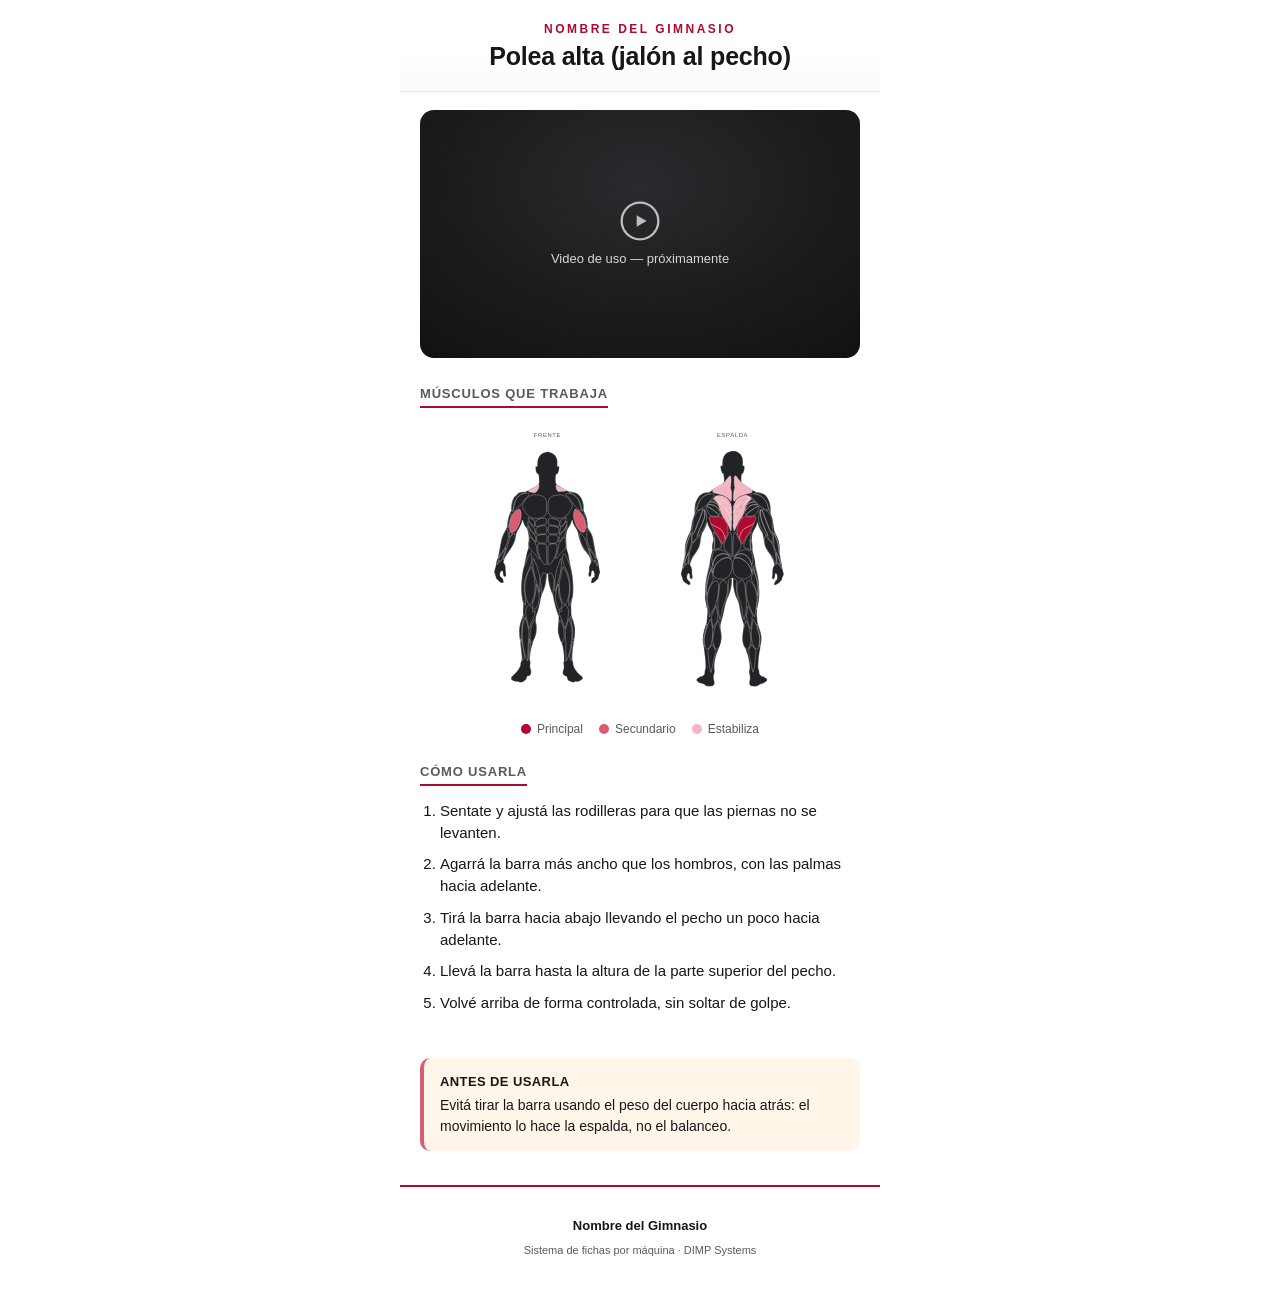
==== commit d12d0898: "Add files via upload" ====
--- a/docs/maquinas/polea-alta-jalon-al-pecho/index.html
+++ b/docs/maquinas/polea-alta-jalon-al-pecho/index.html
@@ -22,7 +22,13 @@
 
   <div class="video-wrap">
     
-    <div class="video-placeholder">Video próximamente</div>
+    <div class="video-placeholder">
+      <svg viewBox="0 0 24 24" fill="none" xmlns="http://www.w3.org/2000/svg">
+        <circle cx="12" cy="12" r="11" stroke="#d7d7da" stroke-width="1.4"/>
+        <path d="M10 8.5L16 12L10 15.5V8.5Z" fill="#d7d7da"/>
+      </svg>
+      <span>Video de uso — próximamente</span>
+    </div>
     
   </div>
 
--- a/docs/assets/style.css
+++ b/docs/assets/style.css
@@ -2,8 +2,8 @@
   --negro: #17171a;
   --gris: #5a5a5a;
   --gris-claro: #eef0f3;
-  --rojo: #b40500;
   --principal: #af0930;
+  --principal-oscuro: #7c0621;
   --secundario: #d85c72;
   --terciario: #f3b6c1;
   --fondo: #ffffff;
@@ -22,32 +22,37 @@
 .contenedor {
   max-width: 480px;
   margin: 0 auto;
-  padding: 0 0 40px 0;
+  padding: 0 0 44px 0;
 }
 
 header.encabezado {
-  padding: 14px 20px 10px 20px;
+  padding: 22px 20px 20px 20px;
   text-align: center;
+  background: linear-gradient(180deg, #fff 0%, #fff 60%, var(--gris-claro) 200%);
+  border-bottom: 1px solid var(--borde);
 }
 
 header.encabezado .marca {
-  color: var(--rojo);
+  color: var(--principal);
   font-weight: 700;
   font-size: 12px;
-  letter-spacing: 1px;
-  margin: 0 0 4px 0;
+  letter-spacing: 2.5px;
+  margin: 0 0 6px 0;
 }
 
 header.encabezado h1 {
-  font-size: 22px;
+  font-size: 25px;
+  letter-spacing: -.2px;
   margin: 0;
 }
 
 .video-wrap {
   position: relative;
-  width: 100%;
+  width: calc(100% - 40px);
+  margin: 18px 20px 0 20px;
   aspect-ratio: 16 / 9;
   background: #0f0f10;
+  border-radius: 14px;
   overflow: hidden;
 }
 
@@ -62,27 +67,37 @@
   width: 100%;
   height: 100%;
   display: flex;
+  flex-direction: column;
   align-items: center;
   justify-content: center;
-  color: #cfcfcf;
-  font-size: 14px;
+  gap: 10px;
+  color: #d7d7da;
+  font-size: 13px;
   text-align: center;
   padding: 0 24px;
+  background: radial-gradient(120% 140% at 50% 30%, #2a2a2e 0%, #0f0f10 70%);
+}
+
+.video-placeholder svg {
+  width: 40px;
+  height: 40px;
+  opacity: .85;
 }
 
 section {
-  padding: 18px 20px 0 20px;
+  padding: 26px 20px 0 20px;
 }
 
 h2.subtitulo {
-  font-size: 14px;
+  font-size: 13px;
+  font-weight: 700;
   text-transform: uppercase;
-  letter-spacing: .5px;
+  letter-spacing: .8px;
   color: var(--gris);
-  border-bottom: 2px solid var(--rojo);
+  border-bottom: 2px solid var(--principal);
   display: inline-block;
-  padding-bottom: 4px;
-  margin: 0 0 12px 0;
+  padding-bottom: 5px;
+  margin: 0 0 14px 0;
 }
 
 .diagrama-box {
@@ -126,7 +141,7 @@
   gap: 16px;
   justify-content: center;
   flex-wrap: wrap;
-  padding: 8px 20px 0 20px;
+  padding: 14px 20px 0 20px;
   font-size: 12px;
   color: var(--gris);
 }
@@ -160,25 +175,28 @@
 }
 
 .tip-seguridad {
-  margin-top: 6px;
+  margin-top: 8px;
   background: #fff6e9;
   border-left: 4px solid var(--secundario);
-  padding: 12px 14px;
-  border-radius: 6px;
+  padding: 14px 16px;
+  border-radius: 10px;
   font-size: 14px;
-  line-height: 1.45;
+  line-height: 1.5;
 }
 
 .tip-seguridad strong {
   display: block;
-  margin-bottom: 3px;
+  margin-bottom: 4px;
   color: var(--negro);
+  font-size: 13px;
+  text-transform: uppercase;
+  letter-spacing: .4px;
 }
 
 footer.pie {
-  margin-top: 28px;
-  padding: 16px 20px 0 20px;
-  border-top: 1px solid var(--borde);
+  margin-top: 34px;
+  padding: 18px 20px 0 20px;
+  border-top: 2px solid var(--principal);
   text-align: center;
   color: var(--gris);
   font-size: 11px;
@@ -186,7 +204,7 @@
 
 footer.pie .nombre-gym {
   color: var(--negro);
-  font-weight: 600;
-  font-size: 13px;
-  margin-bottom: 2px;
-}
+  font-weight: 700;
+  font-size: 13px;
+  margin-bottom: 3px;
+}
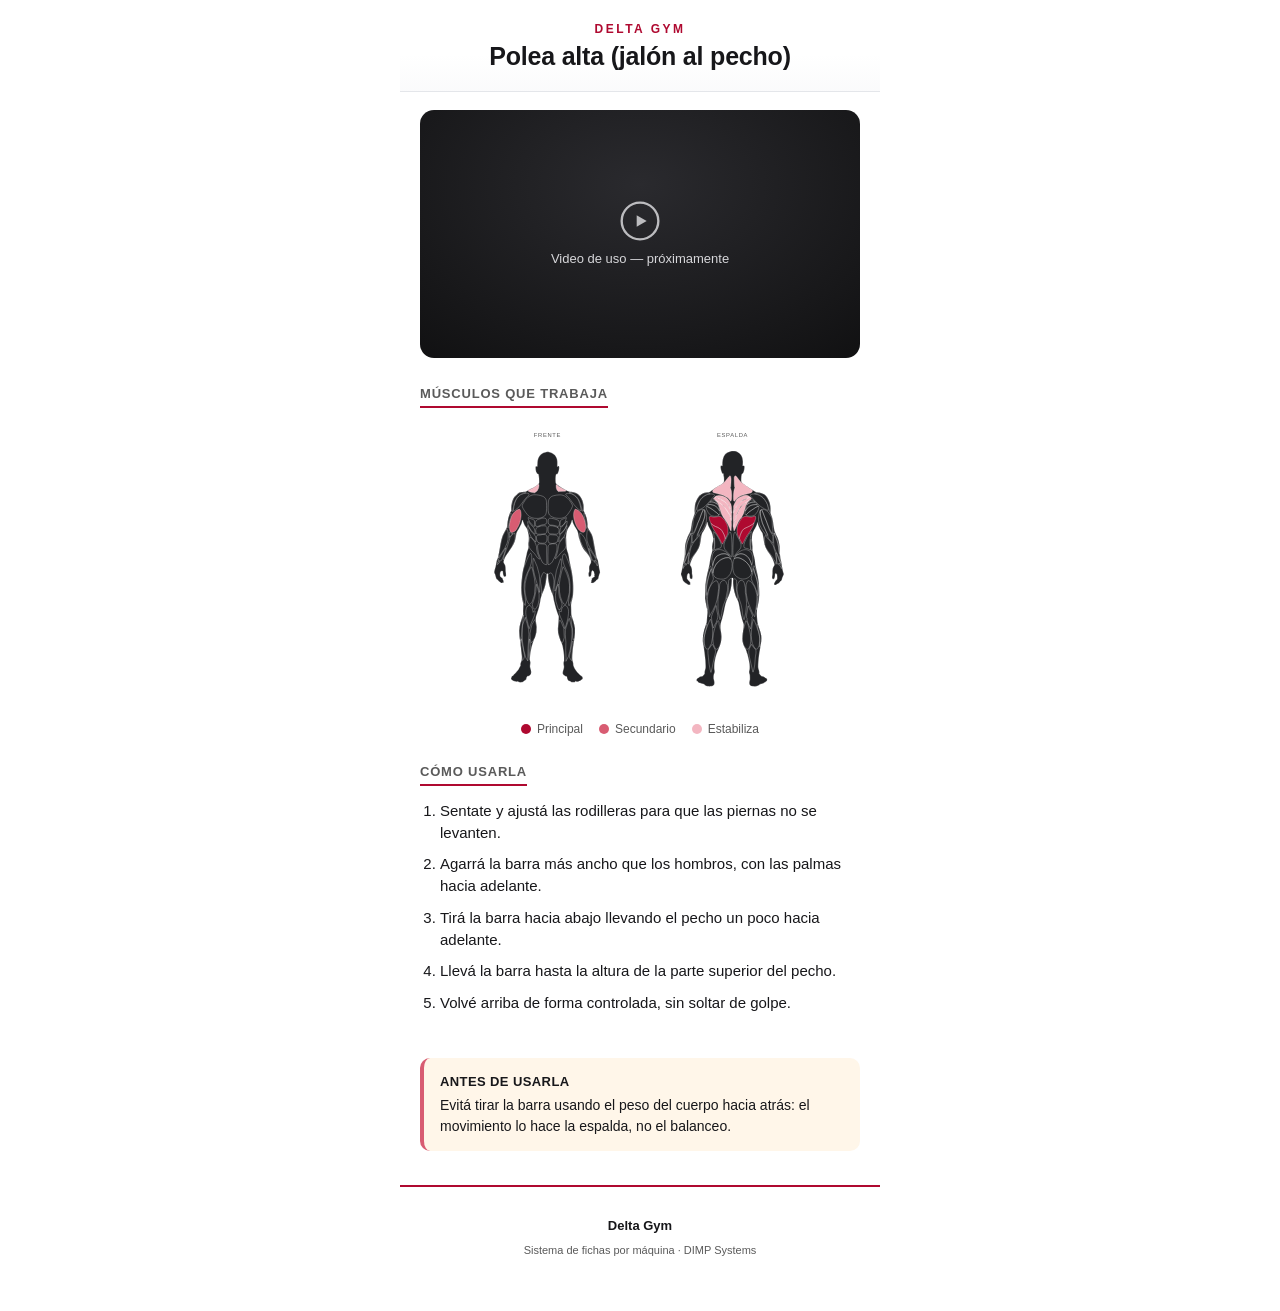
==== commit 7169dcbe: "Add files via upload" ====
--- a/docs/maquinas/polea-alta-jalon-al-pecho/index.html
+++ b/docs/maquinas/polea-alta-jalon-al-pecho/index.html
@@ -3,7 +3,7 @@
 <head>
 <meta charset="UTF-8">
 <meta name="viewport" content="width=device-width, initial-scale=1, viewport-fit=cover">
-<title>Polea alta (jalón al pecho) · Nombre del Gimnasio</title>
+<title>Polea alta (jalón al pecho) · Delta Gym</title>
 <link rel="stylesheet" href="../../assets/style.css">
 <style>
 /* Músculos que trabaja esta máquina puntual */
@@ -16,7 +16,7 @@
 <div class="contenedor">
 
   <header class="encabezado">
-    <p class="marca">NOMBRE DEL GIMNASIO</p>
+    <p class="marca">DELTA GYM</p>
     <h1>Polea alta (jalón al pecho)</h1>
   </header>
 
@@ -150,7 +150,7 @@
   
 
   <footer class="pie">
-    <p class="nombre-gym">Nombre del Gimnasio</p>
+    <p class="nombre-gym">Delta Gym</p>
     <p>Sistema de fichas por máquina · DIMP Systems</p>
   </footer>
 
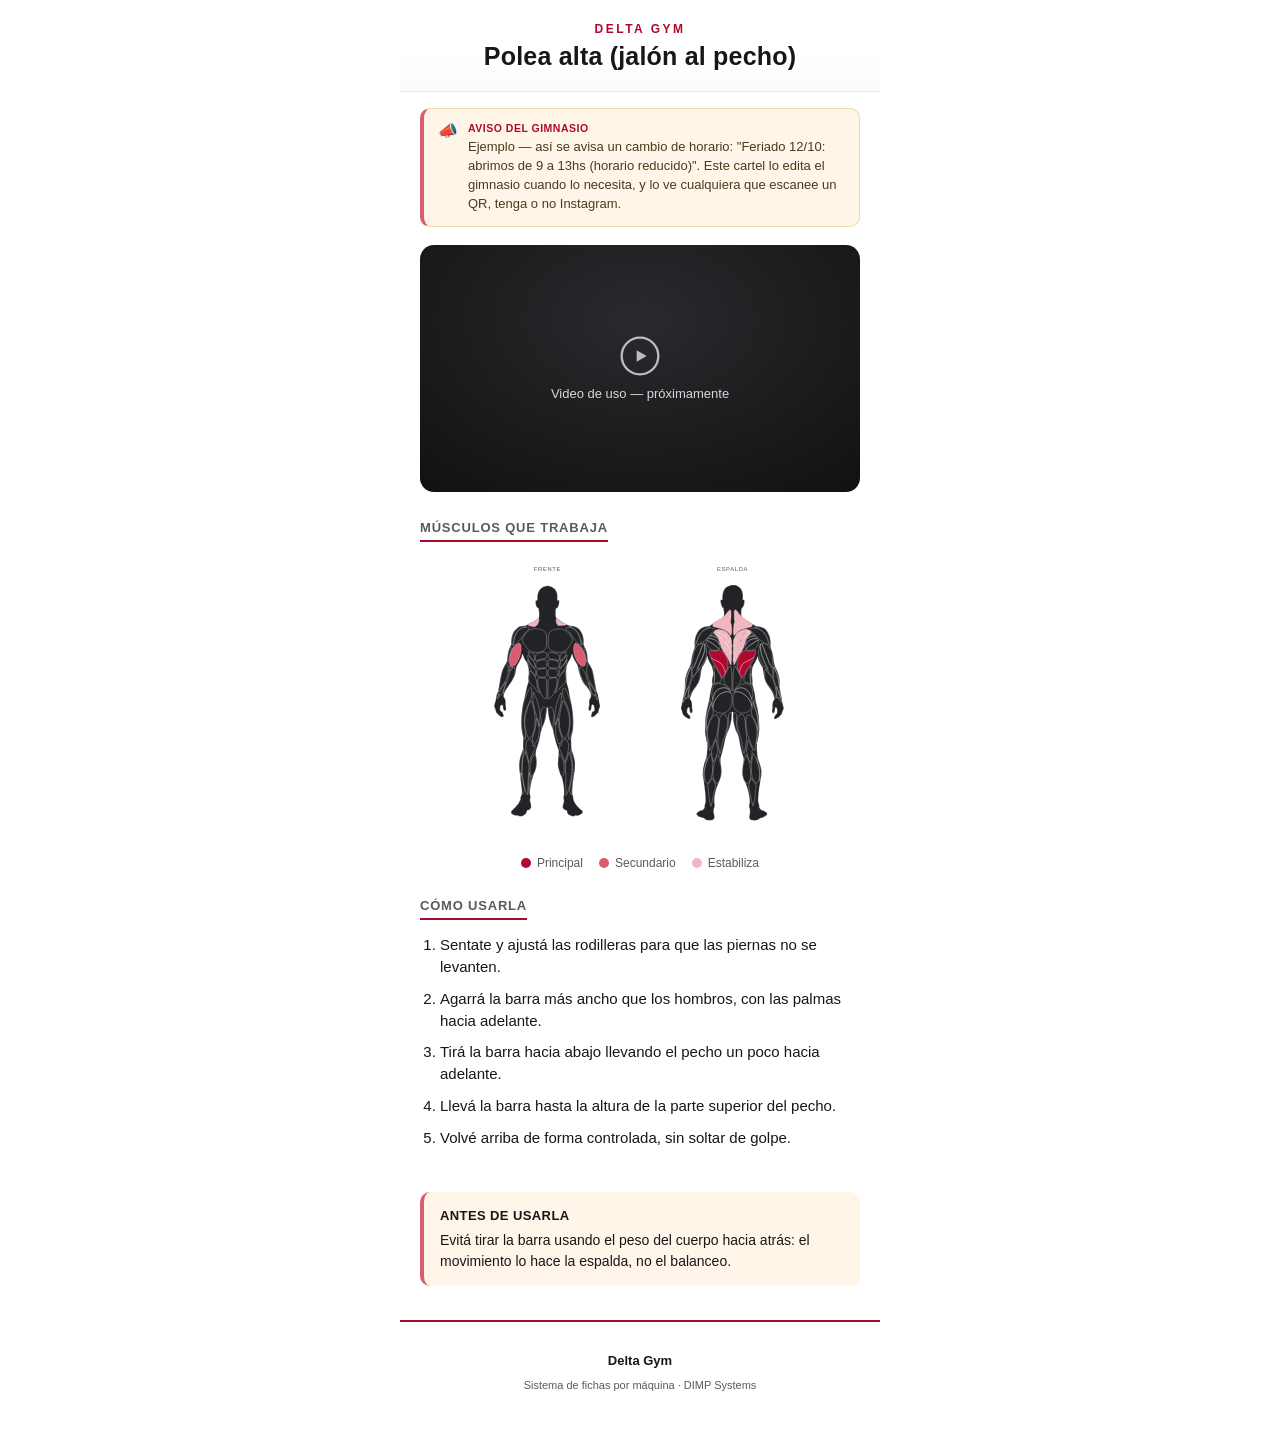
==== commit 43b5cd12: "Update index.html" ====
--- a/docs/maquinas/polea-alta-jalon-al-pecho/index.html
+++ b/docs/maquinas/polea-alta-jalon-al-pecho/index.html
@@ -19,6 +19,14 @@
     <p class="marca">DELTA GYM</p>
     <h1>Polea alta (jalón al pecho)</h1>
   </header>
+
+  <div class="aviso-banner">
+    <span class="aviso-icono">📣</span>
+    <div>
+      <strong>Aviso del gimnasio</strong>
+      Ejemplo — así se avisa un cambio de horario: "Feriado 12/10: abrimos de 9 a 13hs (horario reducido)". Este cartel lo edita el gimnasio cuando lo necesita, y lo ve cualquiera que escanee un QR, tenga o no Instagram.
+    </div>
+  </div>
 
   <div class="video-wrap">
     
@@ -156,4 +164,4 @@
 
 </div>
 </body>
-</html>+</html>
--- a/docs/assets/style.css
+++ b/docs/assets/style.css
@@ -42,8 +42,37 @@
 
 header.encabezado h1 {
   font-size: 25px;
-  letter-spacing: -.2px;
+  letter-spacing: .2px;
   margin: 0;
+}
+
+.aviso-banner {
+  display: flex;
+  align-items: flex-start;
+  gap: 10px;
+  margin: 16px 20px 0 20px;
+  padding: 12px 14px;
+  background: #fff6e9;
+  border: 1px solid #f0d9ac;
+  border-left: 4px solid var(--secundario);
+  border-radius: 10px;
+  font-size: 13px;
+  line-height: 1.45;
+  color: #4a3a1c;
+}
+
+.aviso-banner .aviso-icono {
+  font-size: 16px;
+  line-height: 1.3;
+}
+
+.aviso-banner strong {
+  display: block;
+  font-size: 10.5px;
+  text-transform: uppercase;
+  letter-spacing: .5px;
+  color: var(--principal);
+  margin-bottom: 2px;
 }
 
 .video-wrap {
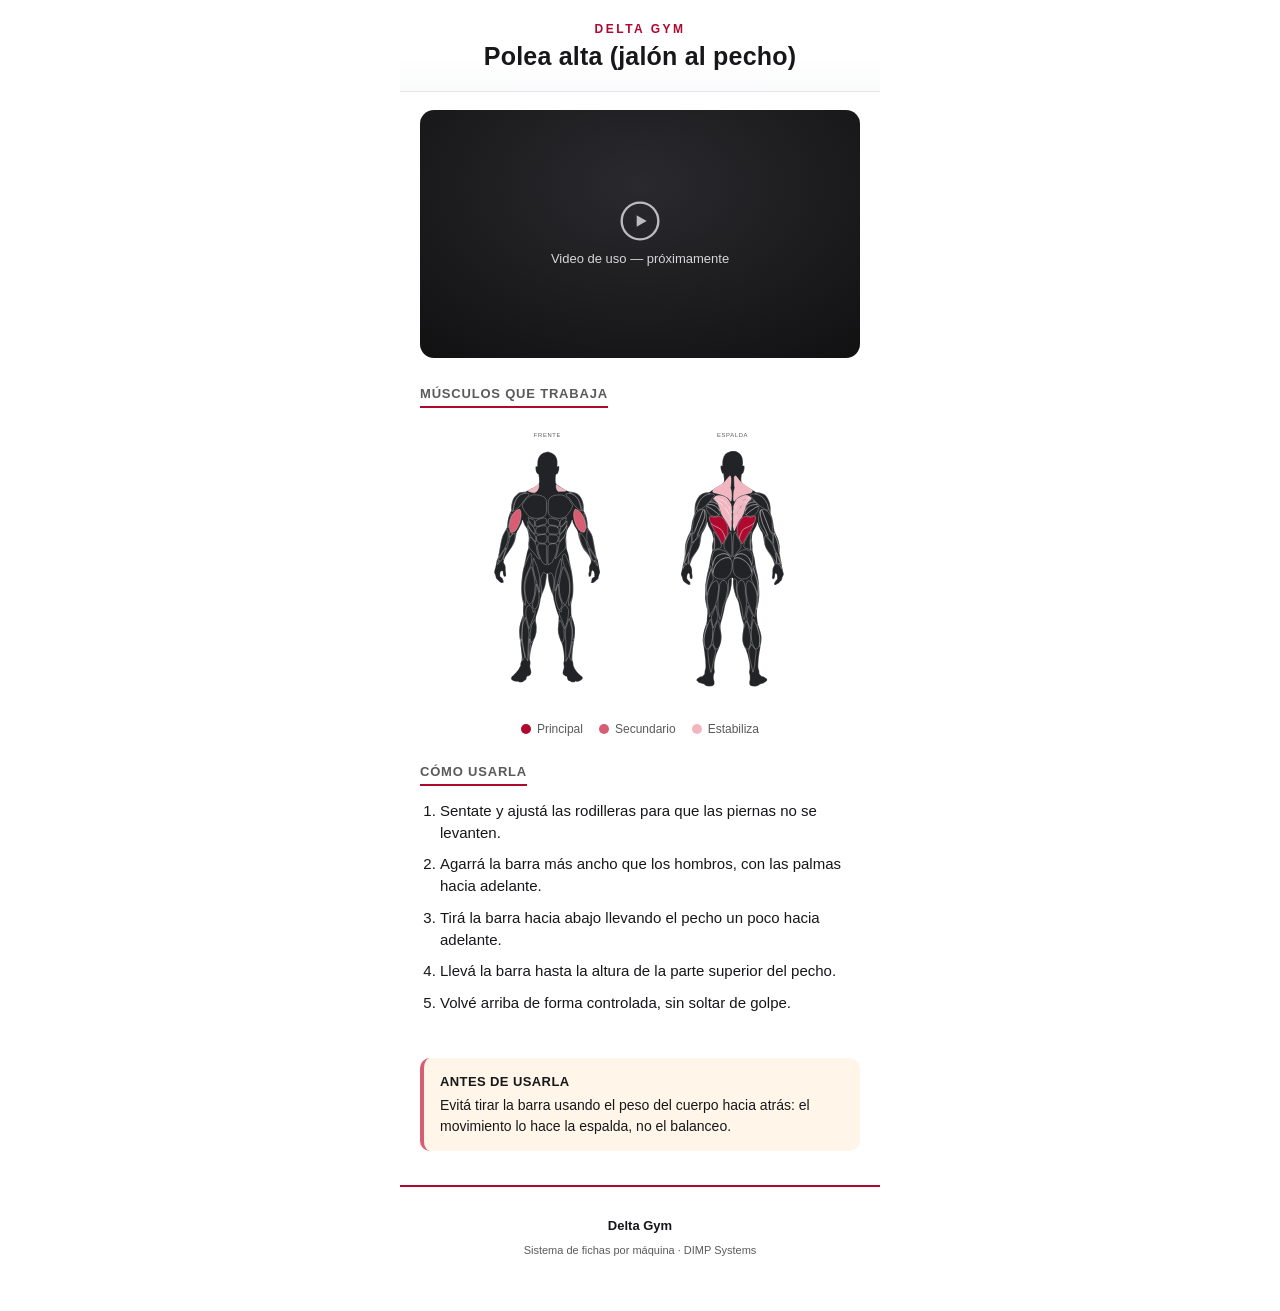
==== commit bf80db79: "Update index.html" ====
--- a/docs/maquinas/polea-alta-jalon-al-pecho/index.html
+++ b/docs/maquinas/polea-alta-jalon-al-pecho/index.html
@@ -19,14 +19,6 @@
     <p class="marca">DELTA GYM</p>
     <h1>Polea alta (jalón al pecho)</h1>
   </header>
-
-  <div class="aviso-banner">
-    <span class="aviso-icono">📣</span>
-    <div>
-      <strong>Aviso del gimnasio</strong>
-      Ejemplo — así se avisa un cambio de horario: "Feriado 12/10: abrimos de 9 a 13hs (horario reducido)". Este cartel lo edita el gimnasio cuando lo necesita, y lo ve cualquiera que escanee un QR, tenga o no Instagram.
-    </div>
-  </div>
 
   <div class="video-wrap">
     
